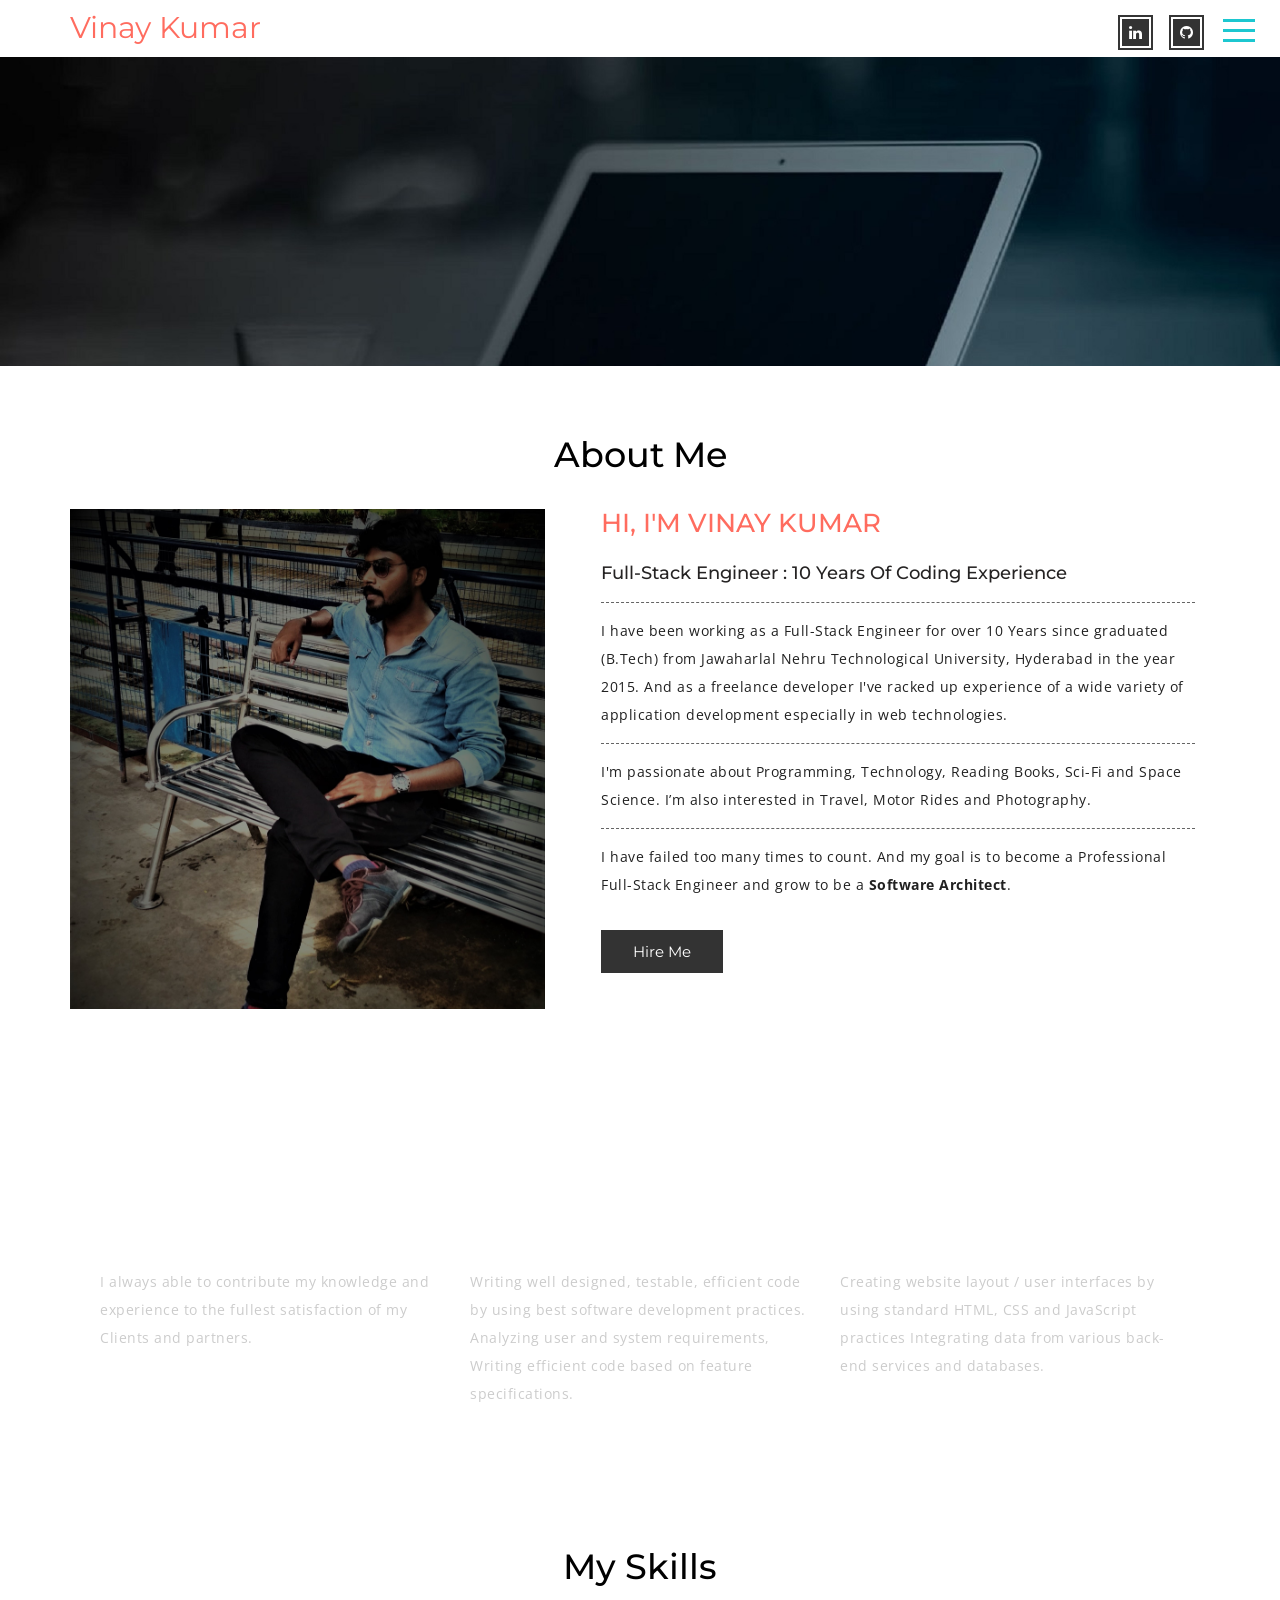
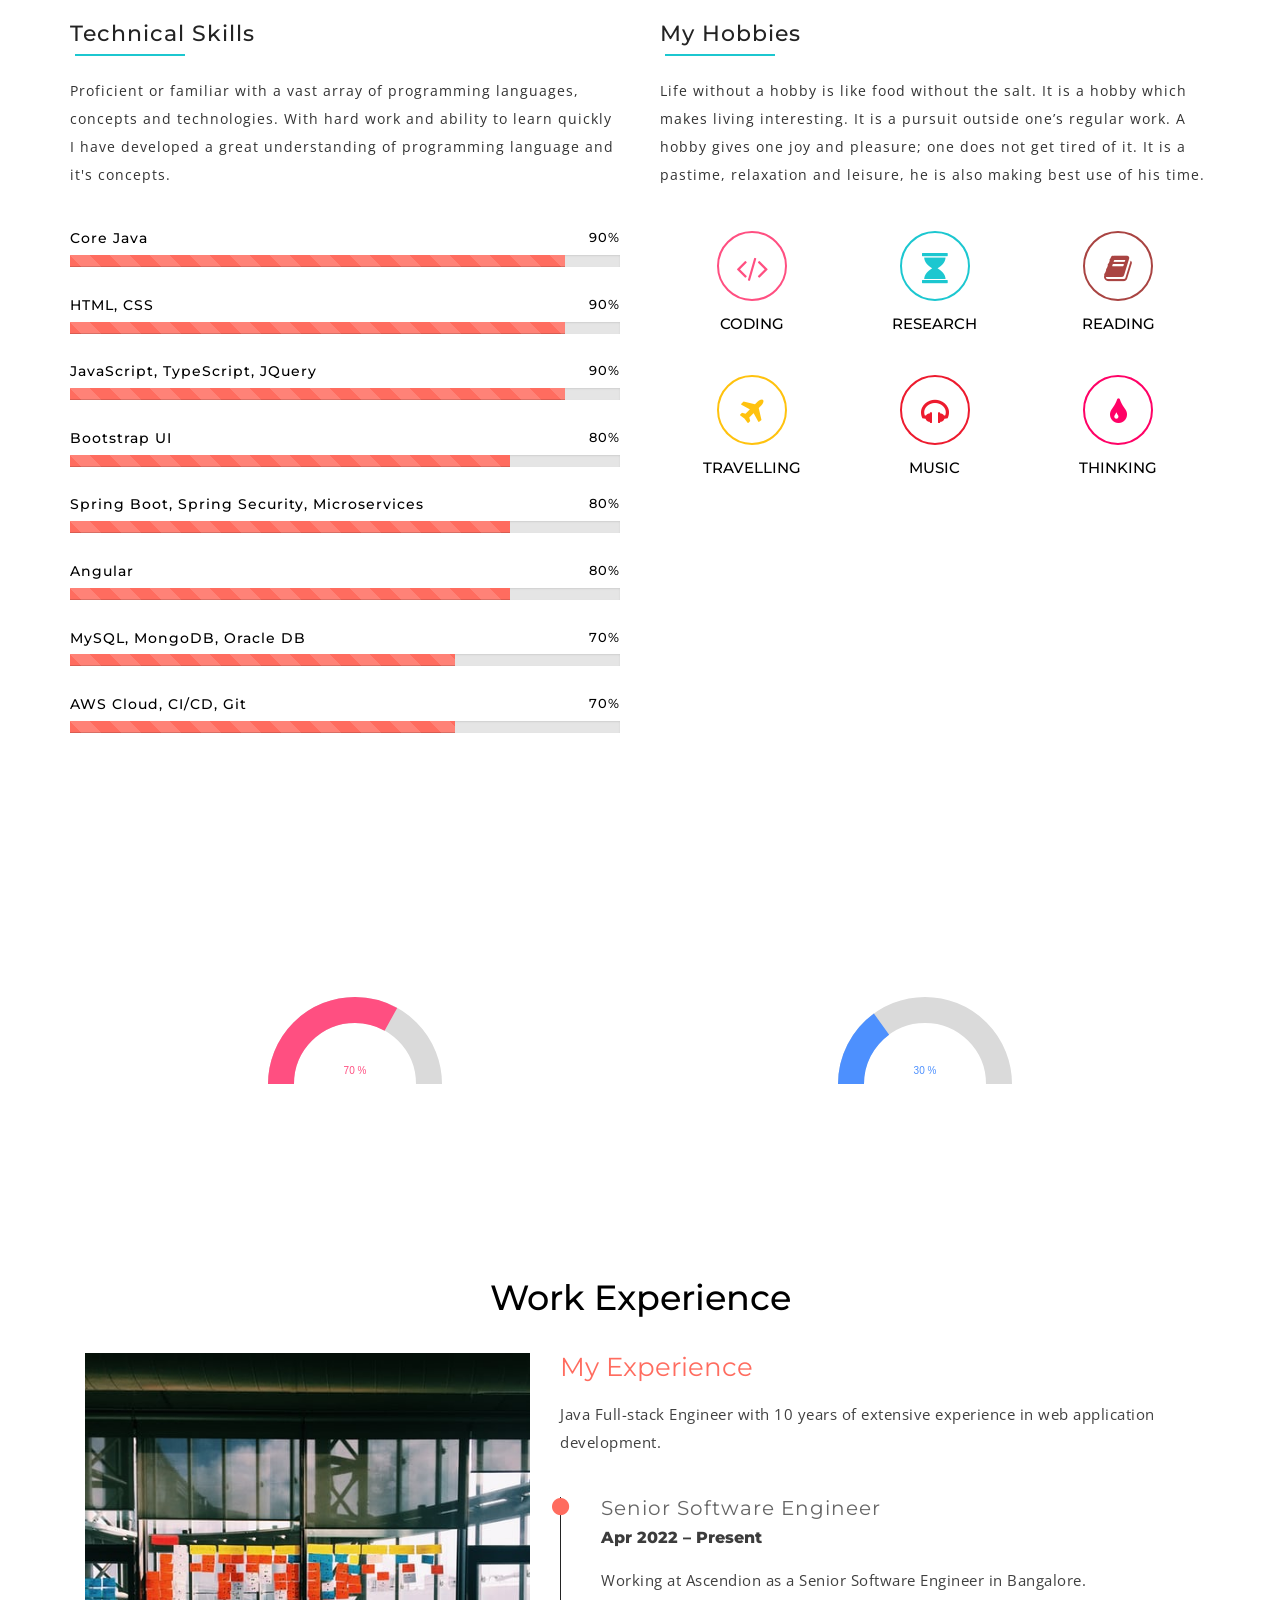
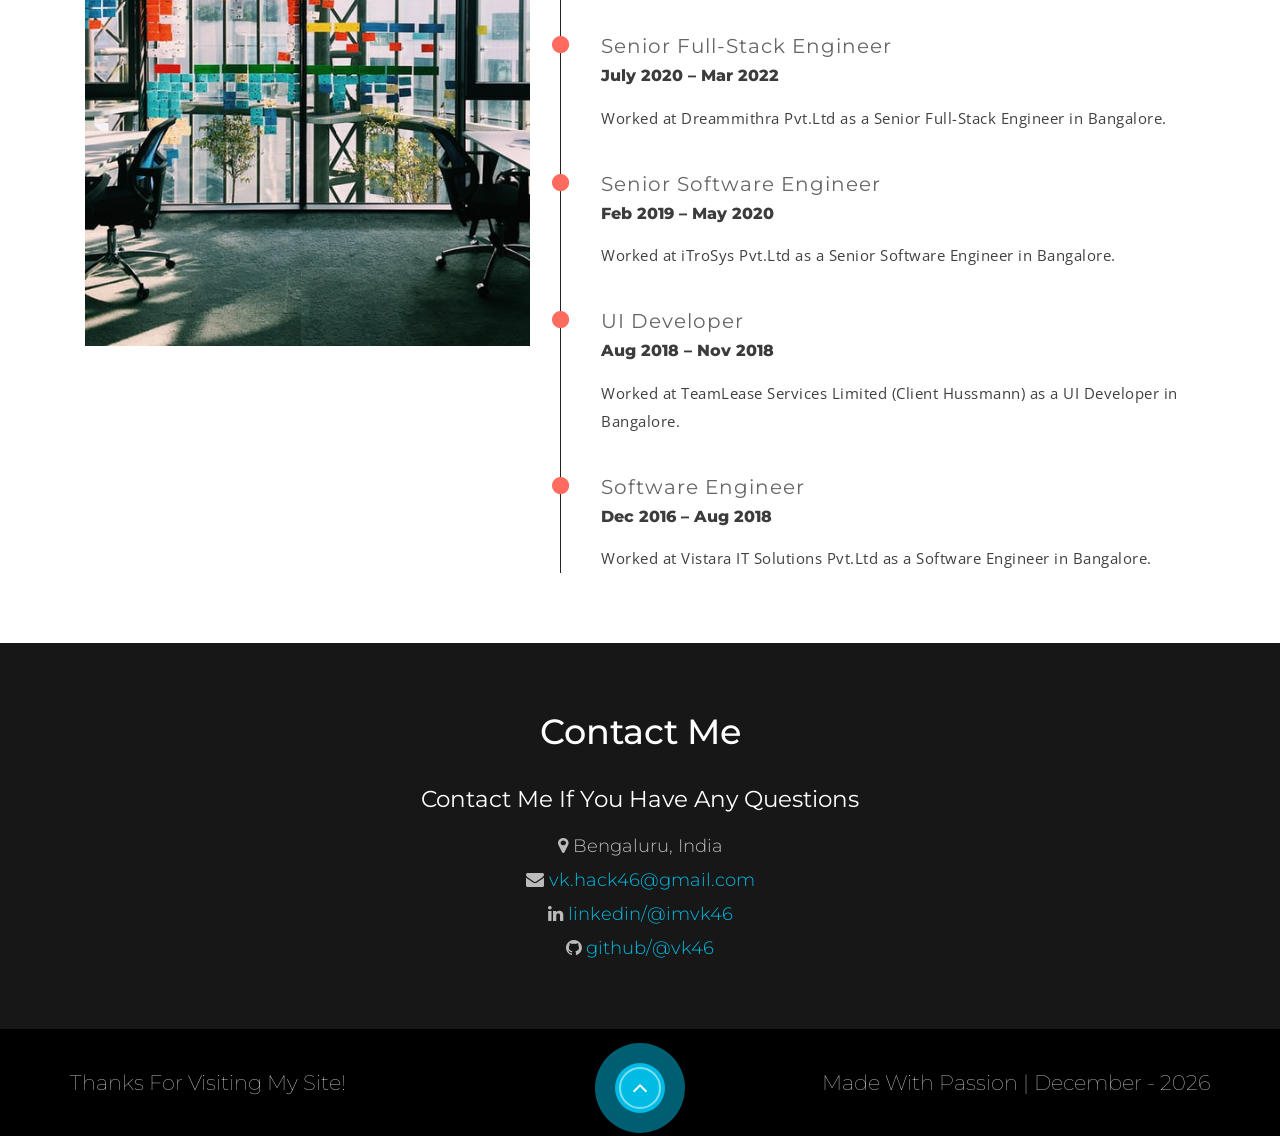
==== index.html @ a0ee9b59 "Updated index" ====
<!DOCTYPE html>
<html lang="en">
<!-- Head -->

<head>
    <title>Vinay Kumar</title>
    <link rel="icon" type="image/png" href="/images/vk.jpg">
    <meta name="viewport" content="width=device-width, initial-scale=1">
    <meta charset="utf-8">
    <!-- menu -->
    <link type="text/css" rel="stylesheet" href="css/cm-overlay.css" />
    <!-- //menu -->
    <link href="css/jquery.fatNav.css" rel="stylesheet" type="text/css">
    <!--FlexSlider-->
    <link rel="stylesheet" href="css/flexslider.css" type="text/css" media="screen" />
    <!--//FlexSlider-->
    <link rel="stylesheet" href="css/lightbox.css">
    <!-- For-gallery-CSS -->
    <!-- custom css theme files -->
    <link rel="stylesheet" href="css/bootstrap.min.css" type="text/css" media="all">
    <link rel="stylesheet" href="css/font-awesome.min.css" />
    <link rel="stylesheet" href="css/style.css" type="text/css" media="all">
    <!-- //custom css theme files -->
    <!-- google fonts -->
    <link href="//fonts.googleapis.com/css?family=Open+Sans:300,300i,400,400i,600,600i,700,700i,800,800i&amp;subset=cyrillic,cyrillic-ext,greek,greek-ext,latin-ext,vietnamese" rel="stylesheet">
    <link href="//fonts.googleapis.com/css?family=Montserrat:100,100i,200,200i,300,300i,400,400i,500,500i,600,600i,700,700i,800,800i,900,900i&amp;subset=cyrillic,cyrillic-ext,latin-ext,vietnamese" rel="stylesheet">
    <!-- //google fonts -->
</head>
<!-- Body -->

<body id="home">
    <!-- banner -->
    <nav class="w3-navbar">
        <div class="container">
            <div class="nav-top">
                <!-- Logo -->
                <div class="logo">
                    <a href="#home" class="scroll">Vinay Kumar</a>
                </div>
                <!-- Logo -->
                <div class="right">
                    <div class="w3-socials">
                        <ul>
                            <li>
                                <a href="https://www.linkedin.com/in/imvk46" target="_blank"><span
										class="fa fa-linkedin"></span></a>
                            </li>
                            <li>
                                <a href="https://github.com/vk46" target="_blank"><span class="fa fa-github"></span></a>
                            </li>
                        </ul>
                    </div>
                    <div class="clearfix"></div>
                </div>
            </div>
        </div>
        <!-- end container -->
    </nav>
    <div class="w3l-banner">
        <div class="wthree-dot">
            <!-- nav -->
            <div class="w3layouts-nav-right">
                <div class="fat-nav">
                    <div class="fat-nav__wrapper">
                        <ul>
                            <li><a href="index.html">Home</a></li>
                            <li><a href="#about" class="scroll">About Me</a></li>
                            <li><a href="#services" class="scroll">My Services</a></li>
                            <li><a href="#skills" class="scroll">My Skills</a></li>
                            <!-- <li><a href="#gallery"  class="scroll" >My projects</a></li> -->
                            <li><a href="#stats" class="scroll">Stats</a></li>
                            <li><a href="#experience" class="scroll">Work Experience</a></li>
                            <li><a href="#contact" class="scroll">Contact</a></li>
                        </ul>
                    </div>
                </div>
            </div>
            <!-- //nav -->
            <!-- //Header -->
            <div class="container">
                <div class="flexslider-info">
                    <section class="slider col-md-12">
                        <div class="flexslider">
                            <ul class="slides">
                                <li>
                                    <div class="w3l-info">
                                        <h3>I'm <span>Vinay Kumar</span></h3>
                                        <p>I currently living in Bengaluru, India. I have been working as a Full-Stack Engineer for over <span class='total_experience'></span> Years since graduated (B.Tech) from Jawaharlal Nehru Technological University, Hyderabad in the year 2015.</p>
                                        <!-- <ul>
									<li><a href="#" class="w3ls_more" >Hire Me</a></li>
									<li><a href="#contact" class="scroll w3l_contact">Contact Me</a></li>
								</ul> -->
                                    </div>
                                </li>
                                <li>
                                    <div class="w3l-info">
                                        <h3>this is my <span>Portfolio</span></h3>
                                        <p>This Portfolio includes Professional and Personal information about Myself, Experience, Education, Skills, Projects and Hobbies etc.</p>
                                        <!-- <ul>
									<li><a href="#" class="w3ls_more" >Hire Me</a></li>
									<li><a href="#contact" class="scroll w3l_contact">Contact Me</a></li>
								</ul> -->
                                    </div>
                                </li>
                                <li>
                                    <div class="w3l-info">
                                        <h3>I'm a <span>Software Developer</span></h3>
                                        <p>I'm passionate about Programming, Technology, Sci-Fi Movies, Space Science and Reading Books. I’m also interested in Travel, Motor Rides and Photography.
                                        </p>
                                        <!-- <ul>
									<li><a href="#" class="w3ls_more">Hire Me</a></li>
									<li><a href="#contact" class="scroll w3l_contact">Contact Me</a></li>
								</ul> -->
                                    </div>
                                </li>
                            </ul>
                        </div>
                    </section>
                    <div class="clearfix"></div>
                </div>
            </div>
        </div>
    </div>
    <!-- //banner -->
    <!-- About section -->
    <div class="about" id="about">
        <div class="container">
            <h3 class="text-center">About Me</h3>
            <div class="col-md-5 about_left">
                <!-- no content -->
            </div>
            <div class="col-md-7 about_right">
                <h3>Hi, I'm Vinay Kumar</h3>
                <h4>Full-Stack Engineer : <span class='total_experience'></span> Years of coding experience</h4>
                <p>I have been working as a Full-Stack Engineer for over <span class='total_experience'></span> Years since graduated (B.Tech) from Jawaharlal Nehru Technological University, Hyderabad in the year 2015. And as a freelance developer I've racked up experience of a wide variety
                    of application development especially in web technologies.
                </p>
                <p>I'm passionate about Programming, Technology, Reading Books, Sci-Fi and Space Science. I’m also interested in Travel, Motor Rides and Photography.</p>
                <p>I have failed too many times to count. And my goal is to become a Professional Full-Stack Engineer and grow to be a <b>Software Architect</b>.</p>
                <ul>
                    <li><a href="mailto:vk.hack46@mail.com" class="w3ls_more">Hire Me</a></li>
                </ul>
            </div>
            <div class="clearfix"></div>
        </div>
    </div>
    <!-- //About section -->
    <!-- /services -->
    <div class="w3-services" id="services">
        <div class="container">
            <div class="w3-services-grids">
                <h3 class="text-center">My Services</h3>
                <div class="col-md-12 w3-services-right-grid">
                    <div class="col-md-4 w3-icon-grid1">
                        <h3>Freelance Service</h3>
                        <div class="clearfix"></div>
                        <p>I always able to contribute my knowledge and experience to the fullest satisfaction of my Clients and partners.</p>
                    </div>
                    <div class="col-md-4 w3-icon-grid1">
                        <h3>API Development</h3>
                        <div class="clearfix"></div>
                        <p>Writing well designed, testable, efficient code by using best software development practices. Analyzing user and system requirements, Writing efficient code based on feature specifications.
                        </p>
                    </div>
                    <div class="col-md-4 w3-icon-grid1">
                        <h3>Web Development</h3>
                        <div class="clearfix"></div>
                        <p>Creating website layout / user interfaces by using standard HTML, CSS and JavaScript practices Integrating data from various back-end services and databases.</p>
                    </div>
                </div>
            </div>
        </div>
    </div>
    <!-- //services -->
    <!--skills -->
    <div class="skills-agileinfo" id="skills">
        <div class="container">
            <h3 class="text-center">My skills</h3>
            <div class="modal-spa">
                <div class="skills">
                    <div class="col-md-6 bar-grids bargrids-left">
                        <h4>Technical Skills</h4>
                        <p>Proficient or familiar with a vast array of programming languages, concepts and technologies. With hard work and ability to learn quickly I have developed a great understanding of programming language and it's concepts.</p>
                        <h6>Core Java<span> 90% </span></h6>
                        <div class="progress">
                            <div class="progress-bar progress-bar-striped active" style="width: 90%">
                            </div>
                        </div>
                        <h6>HTML, CSS<span> 90% </span></h6>
                        <div class="progress  w3-agile">
                            <div class="progress-bar progress-bar-striped active" style="width: 90%">
                            </div>
                        </div>
                        <h6>JavaScript, TypeScript, jQuery<span> 90% </span></h6>
                        <div class="progress  w3-agile">
                            <div class="progress-bar progress-bar-striped active" style="width: 90%">
                            </div>
                        </div>
                        <h6>Bootstrap UI<span> 80% </span></h6>
                        <div class="progress  w3-agile">
                            <div class="progress-bar progress-bar-striped active" style="width: 80%">
                            </div>
                        </div>
                        <h6>Spring Boot, Spring Security, Microservices<span> 80% </span></h6>
                        <div class="progress  w3-agile">
                            <div class="progress-bar progress-bar-striped active" style="width: 80%">
                            </div>
                        </div>
                        <h6>Angular<span> 80% </span></h6>
                        <div class="progress  w3-agile">
                            <div class="progress-bar progress-bar-striped active" style="width: 80%">
                            </div>
                        </div>
                        <h6>MySQL, MongoDB, Oracle DB<span> 70% </span></h6>
                        <div class="progress  w3-agile">
                            <div class="progress-bar progress-bar-striped active" style="width: 70%">
                            </div>
                        </div>
                        <h6>AWS Cloud, CI/CD, Git <span> 70% </span></h6>
                        <div class="progress  w3-agile">
                            <div class="progress-bar progress-bar-striped active" style="width: 70%">
                            </div>
                        </div>
                    </div>
                    <div class="col-md-6 bar-grids  w3-agile">
                        <h4>My Hobbies</h4>
                        <p>Life without a hobby is like food without the salt. It is a hobby which makes living interesting. It is a pursuit outside one’s regular work. A hobby gives one joy and pleasure; one does not get tired of it. It is a pastime, relaxation
                            and leisure, he is also making best use of his time.</p>
                        <div class="col-md-4 hobbies-grid1 grid1">
                            <span class="fa fa-code"></span>
                            <h5>Coding</h5>
                        </div>
                        <div class="col-md-4 hobbies-grid1 grid2">
                            <span class="fa fa-hourglass"></span>
                            <h5>Research</h5>
                        </div>
                        <div class="col-md-4 hobbies-grid1 grid3">
                            <span class="fa fa-book"></span>
                            <h5>Reading</h5>
                        </div>
                        <div class="clearfix"></div>
                        <div class="col-md-4 hobbies-grid1 grid4">
                            <span class="fa fa-plane"></span>
                            <h5>Travelling</h5>
                        </div>
                        <div class="col-md-4 hobbies-grid1 grid5">
                            <span class="fa fa-headphones"></span>
                            <h5>Music</h5>
                        </div>
                        <div class="col-md-4 hobbies-grid1 grid6">
                            <span class="fa fa-tint"></span>
                            <h5>Thinking</h5>
                        </div>
                        <div class="clearfix"></div>
                        <!-- <div class="col-md-4 hobbies-grid1 grid7">
								<span class="fa fa-camera"></span>
								<h5>Photography</h5>
							</div>
							<div class="col-md-4 hobbies-grid1 grid8">
								<span class="fa fa-film"></span>
								<h5>Movies</h5>
							</div>
							<div class="col-md-4 hobbies-grid1 grid9">
								<span class="fa fa-cutlery"></span>
								<h5>Motor Rides</h5>
							</div>
							<div class="clearfix"></div>
							<div class="col-md-4 hobbies-grid1 grid10">
								<span class="fa fa-motorcycle"></span>
								<h5>Bike Ride</h5>
							</div>
							<div class="col-md-4 hobbies-grid1 grid11">
								<span class="fa fa-beer"></span>
								<h5>Drink Beer</h5>
							</div>
							<div class="clearfix"></div> -->
                    </div>
                    <div class="clearfix"> </div>
                </div>
            </div>
        </div>
    </div>
    <!-- //skills -->
    <!--gallery-->
    <!-- <div class="gallery" id="gallery">
	<div class="container">
		<div class="about-head text-center ">
		<h3 class="text-center">My Projects</h3>
		</div>
			<div class="gallery-info">
				<div class="col-md-3 gallery-grids">
					<a href="images/p1.jpg" class="gallery-box" data-lightbox="example-set" data-title="">
						<img src="images/p1.jpg" alt="" class="img-responsive zoom-img">
					</a>
				</div>
				<div class="col-md-3 gallery-grids">
					<a href="images/p2.jpg" class="gallery-box" data-lightbox="example-set" data-title="">
						<img src="images/p2.jpg" alt="" class="img-responsive zoom-img">
					</a>
				</div>
				<div class="col-md-3 gallery-grids">
					<a href="images/p3.jpg" class="gallery-box" data-lightbox="example-set" data-title="">
						<img src="images/p3.jpg" alt="" class="img-responsive zoom-img">
					</a>
				</div>
				<div class="col-md-3 gallery-grids">
					<a href="images/p4.jpg" class="gallery-box" data-lightbox="example-set" data-title="">
						<img src="images/p4.jpg" alt="" class="img-responsive zoom-img">
					</a>
				</div>
				<div class="col-md-3 gallery-grids">
					<a href="images/p5.jpg" class="gallery-box" data-lightbox="example-set" data-title="">
						<img src="images/p5.jpg" alt="" class="img-responsive zoom-img">
					</a>
				</div>
				<div class="col-md-3 gallery-grids">
					<a href="images/p6.jpg" class="gallery-box" data-lightbox="example-set" data-title="">
						<img src="images/p6.jpg" alt="" class="img-responsive zoom-img">
					</a>
				</div>
				<div class="col-md-3 gallery-grids">
					<a href="images/p7.jpg" class="gallery-box" data-lightbox="example-set" data-title="">
						<img src="images/p7.jpg" alt="" class="img-responsive zoom-img">
					</a>
				</div>
				<div class="col-md-3 gallery-grids">
					<a href="images/p8.jpg" class="gallery-box" data-lightbox="example-set" data-title="">
						<img src="images/p8.jpg" alt="" class="img-responsive zoom-img">
					</a>
				</div>
				<div class="col-md-3 gallery-grids">
					<a href="images/p9.jpg" class="gallery-box" data-lightbox="example-set" data-title="">
						<img src="images/p9.jpg" alt="" class="img-responsive zoom-img">
					</a>
				</div>
				<div class="col-md-3 gallery-grids">
					<a href="images/p10.jpg" class="gallery-box" data-lightbox="example-set" data-title="">
						<img src="images/p10.jpg" alt="" class="img-responsive zoom-img">
					</a>
				</div>
				<div class="col-md-3 gallery-grids">
					<a href="images/p11.jpg" class="gallery-box" data-lightbox="example-set" data-title="">
						<img src="images/p11.jpg" alt="" class="img-responsive zoom-img">
					</a>
				</div>
				<div class="col-md-3 gallery-grids">
					<a href="images/p12.jpg" class="gallery-box" data-lightbox="example-set" data-title="">
						<img src="images/p12.jpg" alt="" class="img-responsive zoom-img">
					</a>
				</div>
				<div class="clearfix"> </div>
			</div>
			<script src="js/lightbox-plus-jquery.min.js"></script>
		</div>
</div> -->
    <!--//gallery-->
    <!-- stats -->
    <div class="stats" id="stats">
        <div class="container">
            <h3 class="text-center">Stats</h3>
            <div class="w3layouts_skills_grids">
                <div class="col-md-6 w3ls_about_guage">
                    <canvas id="gauge1" width="200" height="100"></canvas>
                    <h4>Company Projects</h4>
                </div>
                <div class="col-md-6 w3ls_about_guage">
                    <canvas id="gauge2" width="200" height="100"></canvas>
                    <h4>Freelance Projects</h4>
                </div>
                <div class="clearfix"> </div>
            </div>
        </div>
    </div>
    <!-- //stats -->
    <!-- My experience -->
    <section class="experience" id="experience">
        <div class="container">
            <h3 class="text-center">Work Experience</h3>
            <div class="col-md-5 exp_left">
                <img src="images/code3.jpeg" alt="" />
            </div>
            <div class="col-md-7 exp_right">
                <h3>My Experience</h3>
                <p>Java Full-stack Engineer with <span class='total_experience'></span> years of extensive experience in web application development.
                </p>
                <div class="exp_grids">
                    <div class="exp_grid1">
                        <h4>Senior Software Engineer</h4>
                        <h5>Apr 2022 – Present</h5>
                        <p>Working at Ascendion as a Senior Software Engineer in Bangalore.</p>
                        <span class="fa fa-circle"></span>
                    </div>
                    <div class="exp_grid1">
                        <h4>Senior Full-Stack Engineer</h4>
                        <h5>July 2020 – Mar 2022</h5>
                        <p>Worked at Dreammithra Pvt.Ltd as a Senior Full-Stack Engineer in Bangalore.</p>
                        <span class="fa fa-circle"></span>
                    </div>
                    <div class="exp_grid1">
                        <h4>Senior Software Engineer</h4>
                        <h5>Feb 2019 – May 2020</h5>
                        <p>Worked at iTroSys Pvt.Ltd as a Senior Software Engineer in Bangalore.</p>
                        <span class="fa fa-circle"></span>
                    </div>
                    <div class="exp_grid1">
                        <h4>UI Developer</h4>
                        <h5>Aug 2018 – Nov 2018</h5>
                        <p>Worked at TeamLease Services Limited (Client Hussmann) as a UI Developer in Bangalore.</p>
                        <span class="fa fa-circle"></span>
                    </div>
                    <div class="exp_grid1">
                        <h4>Software Engineer</h4>
                        <h5>Dec 2016 – Aug 2018</h5>
                        <p>Worked at Vistara IT Solutions Pvt.Ltd as a Software Engineer in Bangalore.</p>
                        <span class="fa fa-circle"></span>
                    </div>
                </div>
            </div>
            <div class="clearfix"></div>
        </div>
    </section>
    <!-- //My experience -->
    <!-- comments -->
    <section class="comment-w3l" id="contact">
        <div class="container">
            <h3 class="text-center">Contact Me</h3>
            <!-- <div class="col-lg-6 col-md-6 col-sm-6 comment-agile1" data-aos="flip-left">
				<form action="#" method="post">
					<div class="control-group form-group">
						<div class="controls">
							<input type="text" class="form-control" id="name" placeholder="Full Name*" required="">
							<p class="help-block"></p>
						</div>
					</div>
					<div class="control-group form-group">
						<div class="controls">
							<input type="email" class="form-control" id="email" placeholder="Email Address*"
								required="">
						</div>
					</div>
					<div class="control-group form-group">
						<div class="controls">
							<input type="text" class="form-control" id="name1" placeholder="Phone Number*" required="">
							<p class="help-block"></p>
						</div>
					</div>
					<div class="control-group form-group">
						<div class="controls">
							<textarea rows="10" cols="100" class="form-control" id="message" placeholder="Message*"
								required=""></textarea>
						</div>
					</div>
					<button type="button" class="btn btn-primary" onclick="submitFormData();">Send Message</button>
				</form> 
			</div> -->
            <div class="col-lg-12 col-md-12 col-sm-12 comment-agile2 text-center" data-aos="flip-right">
                <h4>Contact me if you have any questions</h4>
                <h5><span class="fa fa-map-marker"></span> Bengaluru, India</h5>
                <h5><span class="fa fa-envelope"></span> <a href="mailto:vk.hack46@gmail.com"> vk.hack46@gmail.com</a>
                </h5>
                <h5><span class="fa fa-linkedin"></span><a href="https://www.linkedin.com/in/imvk46" target="_blank"> linkedin/@imvk46</a></h5>
                <h5><span class="fa fa-github"></span><a href="https://github.com/vk46" target="_blank">
						github/@vk46</a></h5>
            </div>
            <div class="clearfix"></div>
        </div>
    </section>
    <!-- /comments -->
    <div class="w3l_footer">
        <div class="container">
            <h3>Thanks for visiting my site!</h3>
            <h3 class="footer_passion">Made with Passion | 2020</h3>
            <div class="arrow-container animated fadeInDown">
                <a href="#home" class="arrow-2 scroll">
                    <i class="fa fa-angle-up"></i>
                </a>
                <div class="arrow-1 animated hinge infinite zoomIn"></div>
            </div>
        </div>
    </div>
    <!--//footer -->
    <!-- Default-JavaScript-File -->
    <script type="text/javascript" src="js/jquery-3.5.0.min.js"></script>
    <script type="text/javascript" src="js/bootstrap.min.js"></script>
    <!-- //Default-JavaScript-File -->
    <!-- gauge-meter -->
    <script src="js/jquery.gauge.js"></script>
    <!-- //gauge-meter -->
    <!--menu script-->
    <script type="text/javascript" src="js/modernizr-2.6.2.min.js"></script>
    <script src="js/jquery.fatNav.js"></script>
    <!--Start-slider-script-->
    <script defer src="js/jquery.flexslider.js"></script>
    <!--End-slider-script-->
    <!-- smooth scrolling -->
    <script src="js/SmoothScroll.min.js"></script>
    <!-- smooth scrolling -->
    <script type="text/javascript" src="script/index.js"></script>
</body>
<!-- //Body -->

</html>
---- css/cm-overlay.css ----
/* overlay - centered modal dialog*/
.overlay-visible
{
    overflow:hidden !important;
}
#cm-overlay-mask,
#cm-wrap
{
    position: fixed;
    left: 0;
    top: 0;
    width:100%;
    height:100%;
    z-index: 9991;
    text-align:center;
/* IE<9 support hack */
}
/* chrome bug fix causing overlay-mask to not appear */
@media screen and (-webkit-min-device-pixel-ratio:0) {
#cm-overlay-mask
{
    overflow:scroll;
}
#cm-overlay-mask::-webkit-scrollbar
{
    width:0px; 
}}
#cm-wrap
{
    visibility:hidden;
    white-space:nowrap;
}
#cm-wrap *
{
    -webkit-touch-callout: none;
    -webkit-user-select: none;
    -khtml-user-select: none;
    -moz-user-select: none;
    -ms-user-select: none;
    user-select: none;
}
#cm-wrap .cm-box,
#cm-wrap .cm-scale
{
    white-space:normal;
    vertical-align:middle;
    position:relative;
    display:inline-block;
/* IE<8 support hacks */
    *display:inline;
    *zoom:1;
}
#cm-wrap .cm-scale
{
    height:100%;
    line-height:100%;
    width:0;
}
#cm-wrap .cm-box img,
#cm-wrap .cm-box iframe
{
    display:block;
}

/* customise mask colour */
#cm-overlay-mask
{
    background-color:#000000;
}
/* customise loader GIF */
#cm-wrap
{
    background:none;
}
#cm-wrap.cm-loaded
{
    background-image:none;
}
/* overlay border and shadow */
#cm-overlay
{
    -webkit-box-shadow: 0 0 90px #000;
    -khtml-box-shadow:0 0 90px 5px #000;
    -moz-box-shadow:0 0 90px 5px #000;
    box-shadow:0 0 90px 5px #000;
    /**/
    opacity:0;
    z-index:9992;
}
/* close link style */
#cm-wrap #cm-close
{
    display:block;
	height: 61px;
    width: 59px;
    position:absolute;
    right:0;
    top:0;
    background:transparent url(../images/close.png) scroll no-repeat center center;
    cursor:pointer;
    z-index:9993;
    zoom:1;
    text-indent:-999em;
    opacity:0.5;
}
/* prev and next buttons */
#cm-wrap #cm-prev,
#cm-wrap #cm-next
{
    display:block;
    position:absolute;
    height: 97px;
    width: 49px;
    top:50%;
    margin-top:-63px;
    text-indent:-999em;
    opacity:0.5;
    outline:none;
    z-index:9993;
}
#cm-wrap #cm-prev
{
    left:0;
    background:transparent url(../images/prev.png) scroll no-repeat 0 center;
}
#cm-wrap #cm-next
{
    right:0;
    background:transparent url(../images/next.png) scroll no-repeat 100% center;
}
#cm-wrap #cm-prev:hover,
#cm-wrap #cm-next:hover,
#cm-wrap #cm-close:hover
{
    opacity:1;
}


/* tooltip for close link (jquery tools) */
.tooltip
{
    text-align:center;
    font-family:sans-serif;
    color:#eee;
    background:#000;
    padding:10px;
    border:1px solid #eee;
    z-index:99999;
    font-size:12px;
    background: #000;
    border: 1px solid #eee;
}
.tooltip:after, .tooltip:before
{
    bottom: 100%;
    border: solid transparent;
    content: " ";
    height: 0;
    width: 0;
    position: absolute;
    pointer-events: none;
}
.tooltip:after
{
    border-color: rgba(0, 0, 0, 0);
    border-bottom-color: #000;
    border-width: 10px;
    left: 50%;
    margin-left: -10px;
}
.tooltip:before
{
    border-color: rgba(238, 238, 238, 0);
    border-bottom-color: #eee;
    border-width: 11px;
    left: 50%;
    margin-left: -11px;
}
@media (max-width: 640px){
	#cm-wrap .cm-box img, #cm-wrap .cm-box iframe {
		display: block;
		width: 80%;
		margin: 0 auto;
		height: inherit;
	}
	#cm-overlay {
		border: none;
	}
}
---- css/style.css ----
body {
	padding: 0;
	margin: 0;
	background: #FFF;
	font-family: 'Montserrat', sans-serif;
}
body a {
	transition: 0.5s all;
	-webkit-transition: 0.5s all;
	-moz-transition: 0.5s all;
	-o-transition: 0.5s all;
	-ms-transition: 0.5s all;
	text-decoration: none;
}
body a:hover {
	text-decoration: none;
}
body a:focus, a:hover {
	text-decoration: none;
}
input[type="button"], input[type="submit"] {
	transition: 0.5s all;
	-webkit-transition: 0.5s all;
	-moz-transition: 0.5s all;
	-o-transition: 0.5s all;
	-ms-transition: 0.5s all;
}
h1, h2, h3, h4, h5, h6 {
	margin: 0;
	padding: 0;
}
img{
    width: 100%;
}
p {
	margin: 0;
	font-family: 'Open Sans', sans-serif;
}
ul {
	margin: 0;
	padding: 0;
}
li {
    list-style-type: none;
}
ul.exp_list li {
    list-style-type: disc;
		font-size: 14.5px !important;
		color: #404040 !important;
    letter-spacing: 0.5px !important;
    line-height: 28px !important;
		margin-top: 20px !important;
		margin: 0 0 0 30px !important;
		font-family: 'Open Sans', sans-serif !important;
}
label {
	margin: 0;
}
a:focus, a:hover {
	text-decoration: none;
	outline: none;
}
/*-- //Reset-Code --*/

/* nav */

nav.w3-navbar {
    padding: .5em 0;
}
.logo a {
    font-size: 30px;
    font-weight: 400;
    color: #ff6c5f;
}
.logo a span{
    font-weight: 700;
}
.logo {
    float: left;
}
.right{
    float: right;
}
.w3-socials {
	margin-top:12px;
}
.w3-socials a span.fa {
    background: #333;
    color: #ffffff;
    font-size: 15px;
    outline-offset: 2px;
    outline: 2px solid #353535;
    width: 27px;
    height: 27px;
    text-align: center;
    line-height: 27px;
	margin: 0 10px;
	transition: 0.5s all;
	-webkit-transition: 0.5s all;
	-ms-transition: 0.5s all;
	-moz-transition: 0.5s all;
	-o-transition: 0.5s all;
}
.w3-socials a span.fa.fa-facebook:hover {
    background: #3b5998;
    color: #fff;
    outline: 2px solid #3b5998;
}
.w3-socials a span.fa.fa-vk:hover {
    background: #45668e;
    color: #fff;
    outline: 2px solid #45668e;
}
.w3-socials a span.fa.fa-pinterest-p:hover {
    background: #bd081c;
    color: #fff;
    outline: 2px solid #bd081c;
}
.w3-socials a span.fa.fa-twitter:hover {
    background: #1da1f2;
    color: #fff;
    outline: 2px solid #1da1f2;
}
.w3-socials a span.fa.fa-instagram:hover {
    background: #de2400;
    color: #fff;
    outline: 2px solid #de2400;
}
.w3-socials a span.fa.fa-linkedin:hover {
    background: #0274b3;
    color: #fff;
    outline: 2px solid #0274b3;
}
.w3-socials a span.fa.fa-github:hover {
    background: #333;
    color: #fff;
    outline: 2px solid #333;
}
.w3-socials ul li {
    display: inline-flex;
}

/* //nav top */


.w3l-banner {
    background: url(../images/main-bg.jpg) no-repeat 0px 0px;
    background-size: cover;
    -webkit-background-size: cover;
    -moz-background-size: cover;
    -o-background-size: cover;
    -ms-background-size: cover;
}
.wthree-dot {
    background: url(../images/dott.png)repeat 0px 0px;
    background-size: 2px;
    -webkit-background-size: 2px;
    -moz-background-size: 2px;
    -o-background-size: 2px;
    -ms-background-size: 2px;
}
.w3l-info {
	text-align: center;
}
.w3l-info h1,.w3l-info h2,.w3l-info h3{
    font-size: 30px;
    color: #fff;
    text-transform: uppercase;
	line-height:1.4em;
    font-weight: 300;
}
.w3l-info p {
    font-size: 15px;
    color: #fff;
    line-height: 28px;
    margin: 20px auto 40px;
    width: 80%;
    letter-spacing: 1px;
}
.agileinfo-news-button a {
    padding: 8px 20px;
    color: #ffffff;
    font-size: 16px;
    text-decoration: none;
    outline: none;
	font-family: 'Montserrat', sans-serif;
}
.w3l-info ul li {
    display: inline-block;
    margin-bottom: 3em;
}
.w3l-info ul li a {
    padding: 10px 30px;
    text-decoration: none;
    color: #212121;
    font-size: 15px;
}
.w3l_contact, .w3ls_more:hover {
    border: 2px solid #fff;
    color: #ffffff !important;
    background: none;
}
.w3ls_more, .w3l_contact:hover {
    border: 2px solid #ffffff;
    background: #ffffff;
    color: #000 !important;
}
.agileinfo-news-button {
    margin-top: 35px;
}
.w3l-info h1 span,.w3l-info h2 span, .w3l-info h3 span {
    font-weight: 700;
    color: #00bce4;
}
/* //banner */

/*-- social-icons --*/
.team ul.top-links li {
    margin-left: 5px;
    display: inline-block;
}
.team ul.top-links li a i.fa {
    color: #3169ff;
    background-color: #ffffff;
    width: 35px;
    height: 35px;
    font-size: 15px;
    border-radius: 50%;
    -webkit-border-radius: 50%;
    -moz-border-radius: 50%;
    -o-border-radius: 50%;
    -ms-border-radius: 50%;
    line-height: 36px;
    text-align: center;
    transition: all 0.5s ease-in-out;
    -webkit-transition: all 0.5s ease-in-out;
    -moz-transition: all 0.5s ease-in-out;
    -o-transition: all 0.5s ease-in-out;
    -ms-transition: all 0.5s ease-in-out;
}
ul.top-links li a i.fa:hover {
    color: #fff;
   background-color: #202020;
}
/*-- //social-icons --*/
/*-- comment section --*/
section.comment-w3l {
	background:#171717;
	padding: 5em 0;
}
section.comment-w3l h5 a {
	color:#00bce4;
}

section.comment-w3l label {
	margin: 0;
    font-size: 16px;
    font-weight: normal;
    color: #fff;
    padding-bottom: 10px;
}
section.comment-w3l p.comment-w3 {
	font-size: 15px;
    font-weight: 100;
    letter-spacing: 1px;
    color: #fff;
    line-height: 28px;
    padding-top: 10px;
    padding-bottom: 30px;
}
.comment-w3l .read a {
    color: #999;
    font-size: 16px;
    text-transform: capitalize;
}
.comment-w3l .read{
    margin-bottom: 50px;
}
section.comment-w3l h5 {
    font-size: 20px;
    margin-top: .8em;
    color: #bbb;
    font-weight: 300;
}
input#name, input#email, input#name1, textarea#message {
    background-color:transparent;
    border: 1px solid #fff;
    font-size: 15px;
    font-weight:200;
    color: #fff;
	border-radius: 0px;
	letter-spacing:1px;
    height: 150px;
}
input#name, input#email, input#name1 {
    height: 53px;
}
.help-block {
	color:red!important;
}
section.comment-w3l h4 {
	font-size:25px;
	font-weight:normal;
	color:#fff;
	padding-bottom:10px;
	text-transform:capitalize;
}
section.comment-w3l button.btn.btn-primary {
    background-color: #fff;
    border: 1px solid transparent;
    font-size: 17px;
    padding: 13px;
    width: 100%;
    font-weight: normal;
    color: #333;
    outline: none;
    border-radius: 0;
	transition: 0.5s all;
	-webkit-transition: 0.5s all;
	-moz-transition: 0.5s all;
	-ms-transition: 0.5s all;
	-o-transition: 0.5s all;
}
section.comment-w3l button.btn.btn-primary:hover {
	background-color:transparent;
    color: #fff;
    border: 1px solid #fff;
}
/*-- /comment section --*/

/*--footer--*/

.w3l_footer {
    background: #000;
    padding: 3em 0;
    position: relative;
}

.w3l_footer h2 a {
    letter-spacing: 1.5px;
    text-transform: uppercase;
    text-decoration: none;
    font-size: 1.4em;
    color: #FFF;
    text-shadow: 3px 3px #000000;
    font-weight: 700;
}

.w3l_footer h2 i {
    display: block;
    font-size: 0.8em;
}

p.agileits_w3ls_copyright {
    margin: 6em 0 0em 0;
    text-align: center;
    color: #fff;
    letter-spacing: 2px;
    font-weight: 100;
}

p.agileits_w3ls_copyright a {
    color: #00bce4;
}

p.agileits_w3ls_copyright a:hover {
    text-decoration: underline;
}


/*-- arrow-animation --*/

.arrow-container,
.arrow-1 {
    width: 90px;
    height: 90px;
}

.arrow-container {
    margin: 0 auto;
    position: absolute;
    left: 0;
    right: 0;
    top: 13%;
}

.arrow-1 {
    background: #00bce4;
    opacity: 0.5;
    border-radius: 50%;
    position: absolute;
}

.arrow-2 {
    width: 50px;
    height: 50px;
    background: #00bce4;
    border-radius: 50%;
    position: absolute;
    top: 20px;
    left: 20px;
    z-index: 1;
    display: table;
}

.arrow-2:focus {
    text-decoration: none;
}

.arrow-2:before {
    width: 42px;
    height: 42px;
    content: "";
    border: 2px solid rgba(255, 255, 255, 0.5);
    border-radius: 50%;
    position: absolute;
    top: 4px;
    left: 4px;
}

.arrow-2 i.fa {
    font-size: 25px;
    display: table-cell;
    vertical-align: middle;
    text-align: center;
    color: #fff;
}


/* Custom Animate.css */

.animated.hinge {
    -webkit-animation-duration: 2s;
    animation-duration: 2s;
}

@-webkit-keyframes zoomIn {
    0% {
        opacity: 0;
        -webkit-transform: scale3d(.4, .4, .4);
        transform: scale3d(.4, .4, .4);
    }
    50% {
        opacity: 0.5;
    }
    100% {
        opacity: 0;
    }
}

@keyframes zoomIn {
    0% {
        opacity: 0;
        -webkit-transform: scale3d(.4, .4, .4);
        transform: scale3d(.4, .4, .4);
    }
    50% {
        opacity: 0.5;
    }
    100% {
        opacity: 0;
    }
}

.zoomIn {
    -webkit-animation-name: zoomIn;
    animation-name: zoomIn;
}

.animated.infinite {
    -webkit-animation-iteration-count: infinite;
    animation-iteration-count: infinite;
}


/*-- //arrow-animation --*/
.connect-social ul li a {
    display: inline-block;
    width: 35px;
    height: 35px;
    background-size: 300px;
    color: #999;
    border: 1px solid #999;
    line-height: 2.4em;
    border-radius: 50%;
    text-align: center;
}
.connect-social li {
    display: inline-block;
		margin-right: 5px;
}
.connect-social ul li a:hover {
    color: #fff;
    border-color: #fff;
    -webkit-transform: rotatez(360deg);
    -moz-transform: rotatez(360deg);
    -o-transform: rotatez(360deg);
    -ms-transform: rotatez(360deg);
    transform: rotatez(360deg);
}

.w3l_footer h3 {
    float: left;
    font-size: 21px;
    color: #eee;
    font-weight: 100;
		text-transform: capitalize;
}
.w3l_footer h3.footer_passion{
    float: right;
}
.w3l_footer .connect-social {
    float: right;
}
li.connect {
    color: #eee;
    font-weight: 100;
    font-size: 23px;
		text-transform: capitalize;
}

/*-- about --*/
h3.text-center {
    font-size: 35px;
    margin-bottom: 1.5em;
    color: #000;
    text-transform: capitalize;
}
.about,.skills-agileinfo,.experience,.gallery,.w3-services{
	padding:6em 0;
}
.about_left {
    background: url(../images/about.jpg) no-repeat 0px 0px;
    background-size: cover;
    min-height: 500px;
    padding: 5em 0em 0 4em;
}
ul.address li ul.agileits-address-text li {
    display: inline-block;
    font-size: 1em;
    color: #eee;
    margin-top: 1em;
}
ul.address li ul.agileits-address-text li:nth-child(1) {
    width: 25%;
}
ul.address li ul.agileits-address-text li a {
    color: #eee;
}
.about-social{
	margin-top:30px;
}
.about-social a span.fa{
    background: #eee;
    color: #333;
    font-size: 15px;
    outline-offset: 2px;
    outline: 2px solid #f3f3f3;
    width: 30px;
    height: 30px;
    text-align: center;
    line-height: 30px;
    margin: 0 10px;
}
.about_right h3 {
    font-size: 30px;
    text-transform: uppercase;
    letter-spacing: 0px;
    color: #ff6c5f;
    margin-bottom: 1em;
}
.about_right h4 {
    text-transform: capitalize;
    color: #252323;
    margin-bottom: 1em;
}
.about_right p {
    line-height: 28px;
    color: #212121;
    letter-spacing: .5px;
    font-size: 14px;
    padding-top: 1em;
    padding-bottom: 1em;
    border-top: 1px dashed #646464;
}
.about_right {
    padding-left: 4em;
}
.about_right ul li a {
    padding: 10px 30px;
    text-decoration: none;
    color: #333;
    font-size: 15px;
    border: 2px solid #333;
}
.about_right ul li {
    display: inline-block;
    margin-top: 2em;
}
.about_right .w3l, .about_right .w3ls_more:hover {
    border: 2px solid #333;
    color: #333 !important;
    background: none;
}
.about_right .w3l:hover, .about_right .w3ls_more {
    border: 2px solid #333;
    color: #fff !important;
    background: #333;
}
/*-- //about --*/

/*--services --*/
.w3-services{
   background: url(../images/services.jpg) no-repeat 0px 0px;
    background-size: cover;
    -webkit-background-size: cover;
    -moz-background-size: cover;
    -o-background-size: cover;
    -ms-background-size: cover;
    background-attachment: fixed;
}
.w3-services-left-grid h3 {
    color: #fff;
}
.w3-services-left-grid h4 {
    font-size: 1.4em;
    color: #fff;
	margin-bottom: 1em;
    text-transform: uppercase;
    letter-spacing: 2px;
}
.w3-services-left-grid p,.w3-icon-grid1 p {
    font-size: 14px;
    line-height: 28px;
    letter-spacing: 0.5px;
    color: #ccc;
    padding: 0 0em;
}
.w3-icon-grid1 i {
    font-size: 2.3em;
    color: #1cc7d0;
	float:left;
    width: 40px;
}
.w3-icon-grid-gap1 {
    margin: 0em 0em 4em 0em;
}
.w3-services-right-grid h3 {
    text-transform: uppercase;
    color: #fff;
    font-size: 18px;
    letter-spacing: 1px;
	float:left;
    margin-top: 10px;
    margin-bottom: 15px;
}
.w3-services-left-grid a {
    color: #fff;
    text-transform: capitalize;
    border: 2px solid #fff;
    padding: 10px 20px;
    font-size: 14px;
    letter-spacing: 1px;
}

.w3-services-left-grid a:hover{
    background: #1cc7d0;
    border: 2px solid #1cc7d0;
}
.more{
	margin:2em 0;
}
/*-- //services --*/

/*-- stats --*/
.stats h3.text-center,.w3-services h3.text-center,.comment-w3l h3.text-center{
	color:#fff;
}
.stats{
	background: url(../images/services.jpg) no-repeat 0px 0px;
    background-size: cover;
    -webkit-background-size: cover;
    -moz-background-size: cover;
    -o-background-size: cover;
    -ms-background-size: cover;
    background-attachment: fixed;
	padding: 5em 0;
}
.w3_agile_head p:before,.w3_agile_head p:after,.w3_agile_head p span:before,.w3_agile_head p span:after{
    background: #fff;
}
.w3_agile_head h5 span{
	color:#fff;
}
.w3layouts_skills_grids{
	margin:3em 0 0;
}
.w3ls_about_guage {
    text-align: center;
}
.w3ls_about_guage h4 {
    font-size: 1.3em;
    color: #fff;
    margin-top: 30px;
    letter-spacing: 1px;
    font-weight: 200;
}
/*-- //stats --*/

/*-- experience --*/
.exp_right h3 {
    color: #ff6c5f;
    font-weight: 400;
    font-size: 30px;
    margin-bottom: 20px;
    text-transform: capitalize;
}
.exp_right p {
    font-size: 14.5px;
    color: #404040;
    letter-spacing: 0.5px;
    line-height: 28px;
}
.exp_grid1{
	margin-top:40px;
	position: relative;
}
.exp_grid1 span.fa {
    position: absolute;
    left: -8.2%;
    font-size: 20px;
    top: 0%;
	color: #ff6c5f;
}
.exp_grids {
    border-left: 1px solid #232323;
    padding-left: 40px;
}
.exp_grid1 p {
    margin-top: 20px;
}
.exp_grid1 h4 {
    color: #666;
    font-size: 20px;
    letter-spacing: 2px;
    font-weight: 400;
    /* text-transform: capitalize; */
}
.exp_grid1 h5 {
    font-weight: 800;
    color: #3c3c3c;
    margin: 10px 0 0;
    font-size: 16px;
}
/*-- //experience *--/

/*--gallery--*/
.gallery-grids {
	padding:5px;
}
.gallery-box {
    display: block;
    overflow: hidden;
    width: 100%;
	transition: .3s;
	-webkit-transition: .3s;
    -moz-transition: .3s;
    -o-transition: .3s;
    -ms-transition: .3s;
}
.gallery-box img{
    max-width: inherit;
}
/*--image-zoom--*/
img.zoom-img {
    transform: scale(1, 1);
    -webkit-transform: scale(1, 1);
    -moz-transform: scale(1, 1);
    -ms-transform: scale(1, 1);
    -o-transform: scale(1, 1);
    transition-timing-function: ease-out;
    -webkit-transition-timing-function: ease-out;
    -moz-transition-timing-function: ease-out;
    -ms-transition-timing-function: ease-out;
    -o-transition-timing-function: ease-out;
    -webkit-transition-duration: .5s;
    -moz-transition-duration: .5s;
    -ms-transition-duration: .5s;
    -o-transition-duration: .5s;
}
img.zoom-img:hover {
    transform: scale(1.2);
    -webkit-transform: scale(1.2);
    -moz-transform: scale(1.2);
    -ms-transform: scale(1.2);
    -o-transform: scale(1.2);
    -webkit-transition-timing-function: ease-in-out;
    -webkit-transition-duration: 750ms;
    -moz-transition-timing-function: ease-in-out;
    -moz-transition-duration: 750ms;
    -ms-transition-timing-function: ease-in-out;
    -o-transition-timing-function: ease-in-out;
    -ms-transition-duration: 750ms;
    -o-transition-duration: 750ms;
    overflow: hidden;
}
/*--//image-zoom--*/
/*--//gallery--*/

/*-- skills --*/
.skills-agileinfo {
    background-size: cover;
    -webkit-background-size: cover;
    -moz-background-size: cover;
    -o-background-size: cover;
    -ms-background-size: cover;
    background-attachment: fixed;
}
.bar-grids {
    padding: 0em;
    width: 48.24%;
}
.bargrids-left {
    margin-right: 40px;
}
.bar-grids h4 {
    font-size: 1.6em;
    color: #232323;
	letter-spacing: 1px;
    margin-bottom: 1.4em;
    /* border-bottom: 1px dashed #ffffff; */
    padding-bottom: 0em;
	position: relative;
}
.bar-grids h4:after {
    position: absolute;
    content: "";
    background: #1cc7d0;
    width: 20%;
    height: 2px;
    left: 1%;
	bottom: -40%;
}
.bar-grids h5 {
    font-size: 1.2em;
    color: #000;
	letter-spacing: 0px;
    padding-bottom: 0em;
    text-transform: uppercase;
}
.bar-grids p {
    font-size: 14px;
    letter-spacing: 1px;
    color: #333;
    line-height: 28px;
    margin-bottom: 3em;
}
.bar-grids h4 span.glyphicon {
    margin-right: 0.8em;
    color: #ecb731;
}
.progress {
    height: 12px;
    margin-bottom: 2.2em;
    background-color: rgba(0, 0, 0, 0.1);
	-webkit-border-radius: 0;
	-moz-border-radius: 0;
	-o-border-radius: 0;
	-ms-border-radius: 0;
    border-radius: 0;
}
.prgs-w3agile-last {
    margin-bottom: 0!important;
}
.progress-bar {
    background-color: #ff6c5f;
}
.bar-grids h6 {
    font-size: 1em;
    color: #000;
    margin-bottom: 0.6em;
    text-transform: capitalize;
    letter-spacing: 1px;
}
.bar-grids h6 span {
    float: right;
    font-size: 0.9em;
}
.hobbies-grid1{
	text-align: center;
}
.grid1,.grid2,.grid3 {
    margin-bottom: 3em;
}
.grid4,.grid5,.grid6 {
    margin-bottom: 3em;
}
.grid7,.grid8,.grid9 {
    margin-bottom: 3em;
}
.hobbies-grid1 span.fa {
    font-size: 30px;
    border: 1px solid #b5b5b5;
    width: 70px;
    height: 70px;
    line-height: 70px;
    color: #000;
    border-radius: 50%;
    margin-bottom: .5em;
}

.grid1 span.fa {
	color: #ff4f81;
	border:2px solid #ff4f81;
}
.grid2 span.fa {
	color: #1cc7d0;
	border:2px solid #1cc7d0;
}
.grid3 span.fa {
	color: #a94442;
	border:2px solid #a94442;
}
.grid4 span.fa {
	color: #ffc20e;
	border:2px solid #ffc20e;
}
.grid5 span.fa {
	color: #ed1b2e;
	border:2px solid #ed1b2e;
}
.grid6 span.fa {
	color: #FF0266;
	border:2px solid #FF0266;
}
.grid7 span.fa {
	color: #8e43e7;
	border:2px solid #8e43e7;
}
.grid8 span.fa {
	color: #283018;
	border:2px solid #283018;
}
.grid9 span.fa {
	color: #1B5E20;
	border:2px solid #1B5E20;
}
.grid10 span.fa {
	color: #C71585;
	border:2px solid #C71585;
}
.grid11 span.fa {
	color: #483D8B;
	border:2px solid #483D8B;
}
.grid12 span.fa {
	color: #FF6347;
	border:2px solid #FF6347;
}
/*-- //skills --*/



/*-- responsive design --*/

@media (max-width:1920px) {
}
@media (max-width:1680px) {
}
@media (max-width:1600px) {
}
@media (max-width:1440px) {
	.flexslider-info {
		margin: 15em 0em 13em;
	}
}
@media (max-width:1366px) {
	.flexslider-info {
		margin: 13em 0em 12em;
	}
	.about, .skills-agileinfo, .experience, .gallery, .w3-services {
		padding: 5em 0;
	}
}
@media (max-width:1280px) {
	.flexslider-info {
		margin: 12em 0em 10em;
	}
	.hamburger {
		right: 1.5%;
	}
	h3.text-center {
		margin-bottom: 1em;
	}
	.about_right h3 {
		font-size: 26px;
	}
	.bar-grids h5 {
		font-size: 1.1em;
	}
	.exp_right h3 {
		font-size: 26px;
	}
	.exp_grid1 h4 {
		letter-spacing: 1px;
	}
	section.comment-w3l h4 {
		font-size: 23px;
	}
	section.comment-w3l h5 {
		font-size: 18px;
	}
}
@media (max-width:1080px) {
	.flexslider-info {
		margin: 11em 0em 9em;
	}
	.w3l-info h1, .w3l-info h2, .w3l-info h3 {
		font-size: 2.5em;
	}
	.w3l-info p {
		width: 85%;
	}
	.about, .skills-agileinfo, .experience, .gallery, .w3-services, section.comment-w3l {
		padding: 4em 0;
	}
	.logo a {
		font-size: 30px;
	}
	.about_left {
		padding: 4em 0em 0 3em;
	}
	ul.address li ul.agileits-address-text li:nth-child(1) {
		width: 30%;
	}
	h3.text-center {
		font-size: 35px;
	}
	.w3-services-right-grid h3 {
		font-size: 16px;
		letter-spacing: 0px;
	}
	.w3-icon-grid1 i {
		font-size: 2em;
		width: 30px;
	}
	.w3-services-left-grid h4 {
		margin-bottom: .5em;
		line-height: 32px;
	}
	.bargrids-left {
		margin-right: 30px;
	}
	.hobbies-grid1 span.fa {
		font-size: 25px;
		width: 65px;
		height: 65px;
		line-height: 65px;
	}
	.progress {
		height: 12px;
	}
	.exp_right p {
		font-size: 14px;
		letter-spacing: 0px;
	}
	.exp_grid1 {
		margin-top: 30px;
	}
	.exp_grid1 h4 {
		font-size: 18px;
	}
	.exp_grid1 h5 {
		font-size: 15px;
	}
	.exp_grid1 span.fa {
		left: -10.4%;
	}
}
@media (max-width:1024px) {
	.flexslider-info {
		margin: 12em 0em 8em;
	}
	.about, .services, .contact, .gallery, .testimonial,#team,.contactform {
		padding: 3em 0;
	}
	.logo a {
		font-size: 30px;
	}
	.w3-socials a span.fa {
		font-size: 13px;
		width: 27px;
		height: 27px;
		line-height: 27px;
		margin: 0 6px;
	}
	.w3-socials {
		margin-right: 30px;
	}
	.hamburger {
		top: 11px;
	}
	.w3l_footer h3 {
		font-size: 21px;
	}
	.w3l_footer h3.footer_passion {
		float: none !important;
		text-align: right !important;
	}
	li.connect {
		font-size: 20px;
	}
}
@media (max-width:991px) {
	.about_right {
		padding-left: 15px;
		padding-top: 25px;
	}
	.w3-icon-grid1 {
		width: 33.33%;
		float: left;
	}
	.w3-services-left-grid p, .w3-icon-grid1 p {
		letter-spacing: 0px;
	}
	.w3-icon-grid-gap1 {
		margin: 4em 0em 4em 0em;
	}
	.bar-grids {
		width: 100%;
	}
	.bar-grids:nth-child(1){
		margin-bottom: 50px;
	}
	.grid1, .grid2, .grid3,.grid4, .grid5, .grid6, .grid7, .grid8, .grid9, .grid10, .grid11, .grid12 {
		width: 33.33%;
		float: left;
	}
	.gallery-grids {
		padding: 5px;
		width: 33.33%;
		float: left;
	}
	.w3ls_about_guage {
		width: 50%;
		float: left;
	}
	.w3ls_about_guage:nth-child(1),.w3ls_about_guage:nth-child(2){
		margin-bottom: 30px;
	}
	.exp_grid1 span.fa {
		left: -7.6%;
	}
	section.comment-w3l h5 {
		font-size: 16px;
	}
	li.connect {
		font-size: 18px;
	}
	p.agileits_w3ls_copyright {
		margin: 5em 0 0em 0;
	}
	.exp_left {
		width: 50%;
		margin: 0 auto 3em;
	}
	.about_left {
		min-height: 460px;
	}
}
@media (max-width: 800px) {
	.flex-direction-nav .flex-prev {
		left: 0%;
	}
	.flex-direction-nav .flex-next {
		right: 0%;
	}
}
@media (max-width:768px) {
	.w3-socials {
		margin-right: 40px;
	}
	.w3l_footer h3 {
		font-size: 21px;
	}
	.w3l_footer h3.footer_passion {
		float: none !important;
		text-align: right !important;
	}
	h3.text-center {
		font-size: 35px;
	}
	.bar-grids {
		padding: 0 4em;
	}
	.exp_right {
		padding: 0 4em;
	}
	.exp_grid1 span.fa {
		left: -8.6%;
	}
}
@media (max-width:736px) {
	.flexslider-info {
		margin: 11em 0em 6em;
	}
	h3.text-center {
		font-size: 35px;
	}
	.comment-agile2 {
		margin-top: 40px;
	}
	input#name, input#email, input#name1 {
		height: 48px;
	}
	.exp_grid1 span.fa {
		left: -9.3%;
	}
	.connect-social li:last-child {
		display: none;
	}
}
@media (max-width:667px) {
	.w3l-info p {
		font-size: 14px;
	}
	.flexslider-info {
		margin: 7em 0em 5em;
	}
	.about_right ul li a {
		padding: 8px 20px;
		font-size: 14px;
	}
	.bar-grids p {
		letter-spacing: 0.5px;
	}
	.exp_grids {
		padding-left: 35px;
	}
}
@media (max-width:640px) {
	.w3l-info ul li a {
		padding: 8px 20px;
		font-size: 14px;
	}
	.w3-icon-grid1 {
		padding: 0 8px;
	}
	.exp_right {
		padding: 0 3em;
	}
	.w3l_footer h3 ,.w3l_footer .connect-social{
		float: none;
		text-align: center;
		margin-bottom: 1em;
	}
	.w3l_footer h3.footer_passion {
		float: none !important;
		text-align: center !important;
	}
	p.agileits_w3ls_copyright {
		margin: 2em 0 0em 0;
	}
	.arrow-container {
		left: auto;
		right: 4%;
		top: 21%;
	}
	.w3l_footer {
		padding: 2em 0;
	}
	.about, .skills-agileinfo, .experience, .gallery, .w3-services, section.comment-w3l {
		padding: 3em 0;
	}
	h3.text-center {
		font-size: 32px;
		margin-bottom: .5em;
	}
}
@media (max-width:600px) {
	.logo a {
		font-size: 28px;
	}
	.w3-socials {
		margin-top: 7px;
	}
	.w3l-info h1, .w3l-info h2, .w3l-info h3 {
		font-size: 2.2em;
	}
	.w3l-info p {
		margin: 10px auto 30px;
	}
	.about_right p {
		font-size: 13.4px;
	}
	.exp_grid1 span.fa {
		left: -10.3%;
	}
	p.agileits_w3ls_copyright {
		letter-spacing: 1px;
	}
	.hamburger {
		top: 7px;
	}
	.flex-direction-nav .flex-next {
		right: -3%;
	}
	section.comment-w3l p.comment-w3 {
		font-size: 14px;
	}
}
@media (max-width:568px) {
	.about_left {
		min-height: 400px;
		padding: 2em 0em 0 3em;
	}
	.about_right h3 {
		font-size: 22px;
		margin-bottom: .5em;
	}
	.about-social {
		margin-top: 30px;
	}
	.w3-icon-grid1 {
		padding: 0 0px;
	}
	.w3-services-right-grid h3 {
		margin-top: 0px;
	}
	.w3-icon-grid1 i {
		font-size: 1.7em;
	}
	.bar-grids {
		padding: 0 2em;
	}
	.exp_grid1 h4 {
		letter-spacing: 0px;
	}
	.exp_grid1 span.fa {
		left: -11%;
	}
}
@media (max-width:480px) {
	.logo a {
		font-size: 25px;
	}
	.flex-direction-nav .flex-next {
		right: -6%;
	}
	.flex-direction-nav .flex-prev {
		left: -4%;
	}
	.about_left {
		padding: 2em 0em 0 1em;
	}
	.about_right h4 {
		font-size: 17px;
	}
	.w3-services-left-grid h4 {
		font-size: 1.2em;
		letter-spacing: 1px;
	}
	.w3-services-left-grid a {
		padding: 8px 20px;
		letter-spacing: 0px;
	}
	.w3-icon-grid1 {
		width: 100%;
		float: none;
		margin-bottom: 2em;
	}
	.w3-icon-grid-gap1 {
		margin: 4em 0em 1em 0em;
	}
	.bar-grids h4 {
		font-size: 1.4em;
		margin-bottom: 1em;
	}
	.bar-grids h5 {
		font-size: 1em;
	}
	h3.text-center {
		font-size: 30px;
	}
	.exp_left {
		width: 70%;
	}
	.exp_right {
		padding: 0 1em;
	}
	.exp_grids {
		padding-left: 29px;
	}
	.exp_grid1 h4 {
		font-size: 17px;
	}
	.exp_grid1 h5 {
		font-size: 14px;
	}
	p.agileits_w3ls_copyright {
		letter-spacing: 1px;
		line-height: 28px;
	}
	.footer_passion {
		float: center !important;
	}
	.w3l_footer h3 {
		font-size: 19px;
	}
	.w3l_footer h3.footer_passion {
		float: none !important;
		text-align: center !important;
	}
	li.connect {
		font-size: 17px;
	}
	.exp_grid1 span.fa {
		left: -10%;
	}
}
@media (max-width:440px) {
	h3.text-center {
		font-size: 28px;
	}
}
@media (max-width:414px) {
	.w3-socials {
		margin-top: 13px;
		margin-bottom: 10px;
		margin-right: 90px;
	}
	.w3l-info h1, .w3l-info h2, .w3l-info h3 {
		font-size: 2em;
	}
	.about_right h4 {
		font-size: 16px;
		line-height: 28px;
	}
	.w3ls_about_guage {
		width: 100%;
		float: none;
	}
	.w3ls_about_guage:nth-child(1),.w3ls_about_guage:nth-child(2), .w3ls_about_guage:nth-child(3) {
		margin-bottom: 30px;
	}
	.exp_right h3 {
		font-size: 23px;
		margin-bottom: 10px;
	}
	.exp_grid1 h4 {
		font-size: 16px;
		line-height: 28px;
	}
	.exp_grid1 span.fa {
		left: -12.3%;
	}
	p.agileits_w3ls_copyright {
		margin: 6em 0 0em 0;
	}
	.arrow-container {
		left: 0%;
		right: 0%;
		top: 36%;
	}
	.flexslider-info {
		margin: 6em 0em 4em;
	}
	section.comment-w3l h4 {
		font-size: 20px;
	}
}
@media (max-width:384px) {
	.flex-direction-nav a {
		width: 45px;
		height: 60px;
	}
	.flex-direction-nav .flex-prev {
		left: -8%;
	}
	.flex-direction-nav .flex-next {
		right: -8%;
	}
	.w3l-info h1, .w3l-info h2, .w3l-info h3 {
		font-size: 1.8em;
	}
	.w3l-info p {
		font-size: 13px;
	}
	.bar-grids {
		padding: 0 1em;
	}
	.grid1, .grid2, .grid3,.grid4, .grid5, .grid6, .grid7, .grid8, .grid9, .grid10, .grid11, .grid12 {
		padding: 0;
	}
	.gallery-grids {
		padding: 5px;
		width: 50%;
		float: left;
	}
	.exp_grid1 span.fa {
		left: -14%;
	}
	section.comment-w3l h4 {
		font-size: 19px;
	}
	section.comment-w3l h5 {
		font-size: 15px;
	}
	.comment-agile2 {
		padding: 0 8px;
	}
	.w3-socials {
		margin-right: 80px;
	}
}
@media (max-width: 375px) {
	.flex-control-nav li {
		margin: 0 3px;
	}
}
@media (max-width:320px) {
	.w3-socials {
		margin-right: 55px;
	}
	.flexslider-info {
		margin: 4em 0em 2em;
	}
	.w3l-info h1, .w3l-info h2, .w3l-info h3 {
		font-size: 1.5em;
	}
	.flex-control-nav {
		bottom: -8%;
	}
	ul.address li ul.agileits-address-text li:nth-child(1) {
		width: 38%;
	}
	.about_left {
		padding: 1em 0em 0 1em;
	}
	.about_right h3 {
		font-size: 20px;
	}
	.about_right h4 {
		font-size: 15px;
		line-height: 28px;
	}
	.about_right p {
		font-size: 13px;
		letter-spacing: .3px;
	}
	.w3-services-left-grid h4 {
		font-size: 1.1em;
		letter-spacing: 0px;
	}
	.bar-grids h5 {
		font-size: .9em;
	}
	.hobbies-grid1 span.fa {
		font-size: 15px;
		width: 55px;
		height: 55px;
		line-height: 55px;
	}
	.gallery-grids {
		padding: 5px;
		width: 100%;
		float: none;
	}
	.exp_left {
		width: 90%;
	}
	.exp_grid1 span.fa {
		left: -18%;
	}
	section.comment-w3l p.comment-w3 {
		font-size: 13px;
	}
	section.comment-w3l h5 {
		font-size: 15px;
		line-height: 26px;
	}
	ul.address li ul.agileits-address-text li {
		font-size: .9em;
	}
	.about_left {
		min-height: 360px;
	}
}
/*-- //responsive design --*/
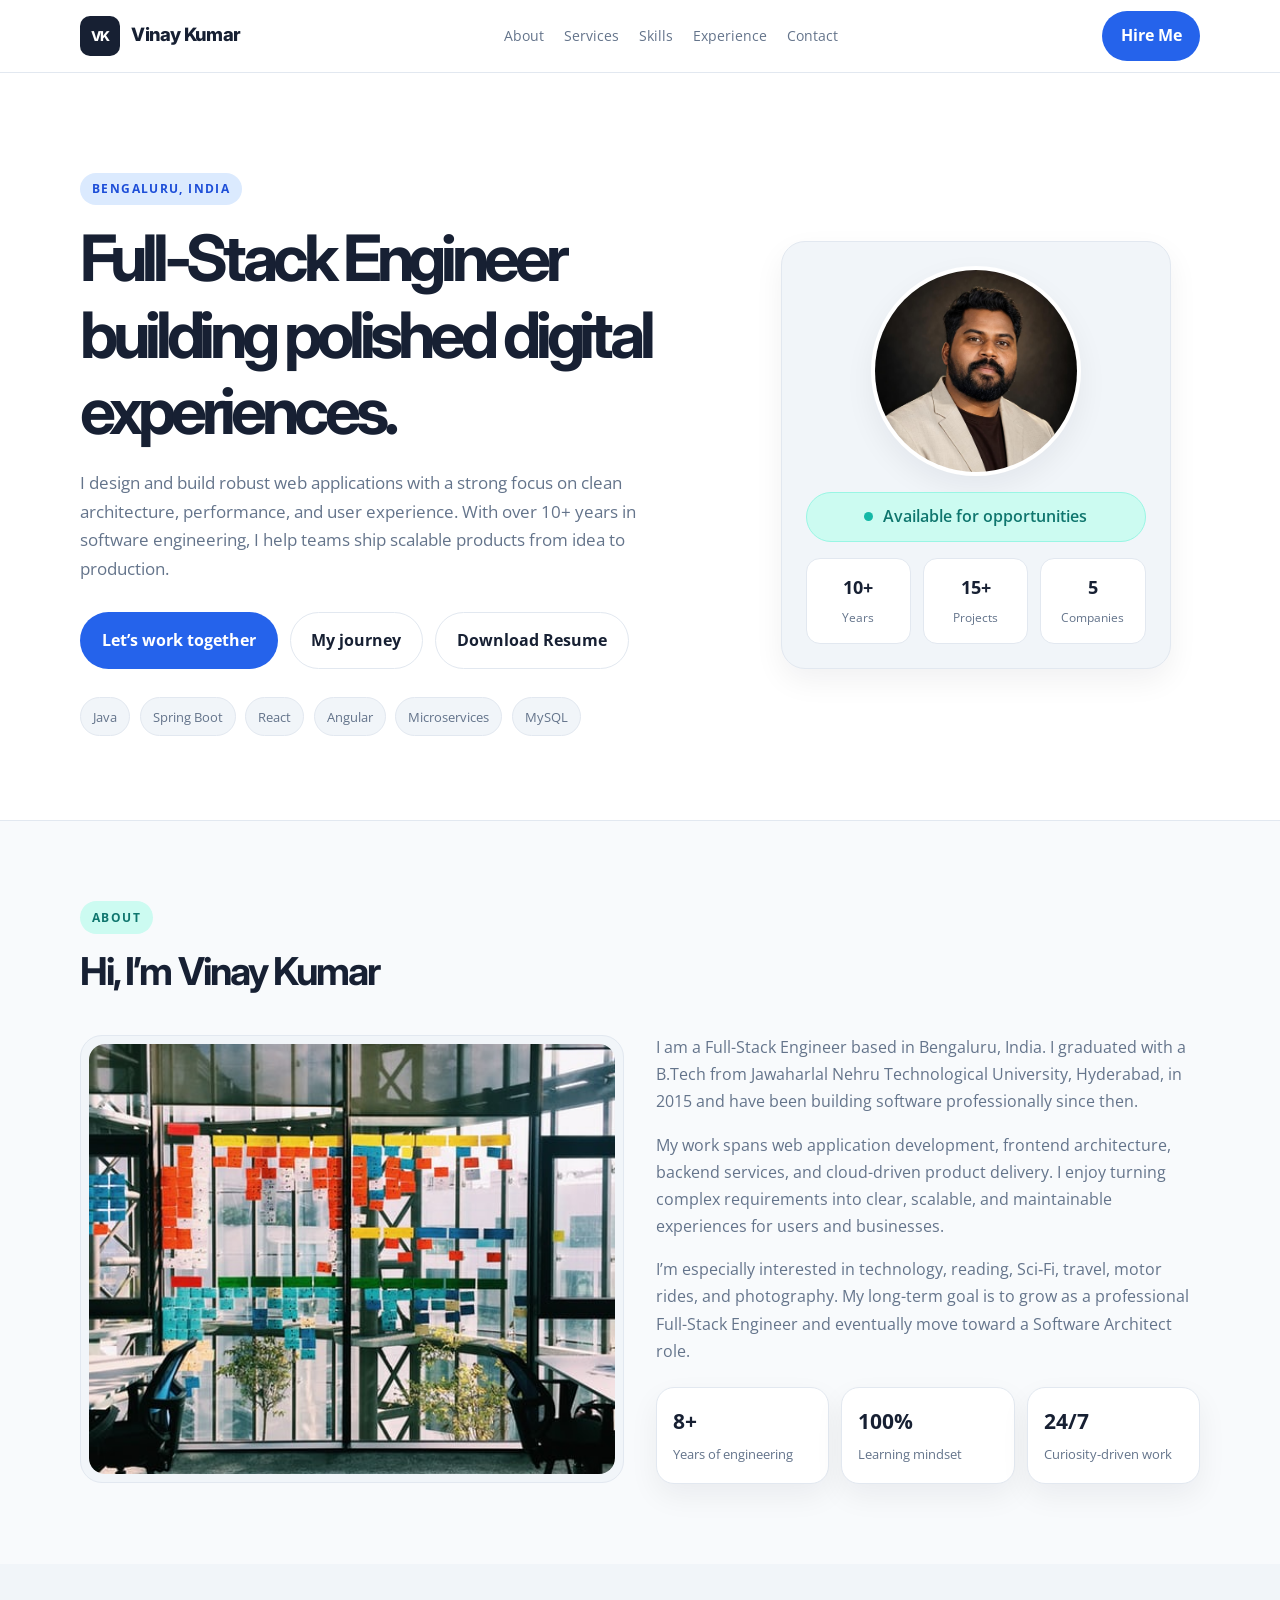
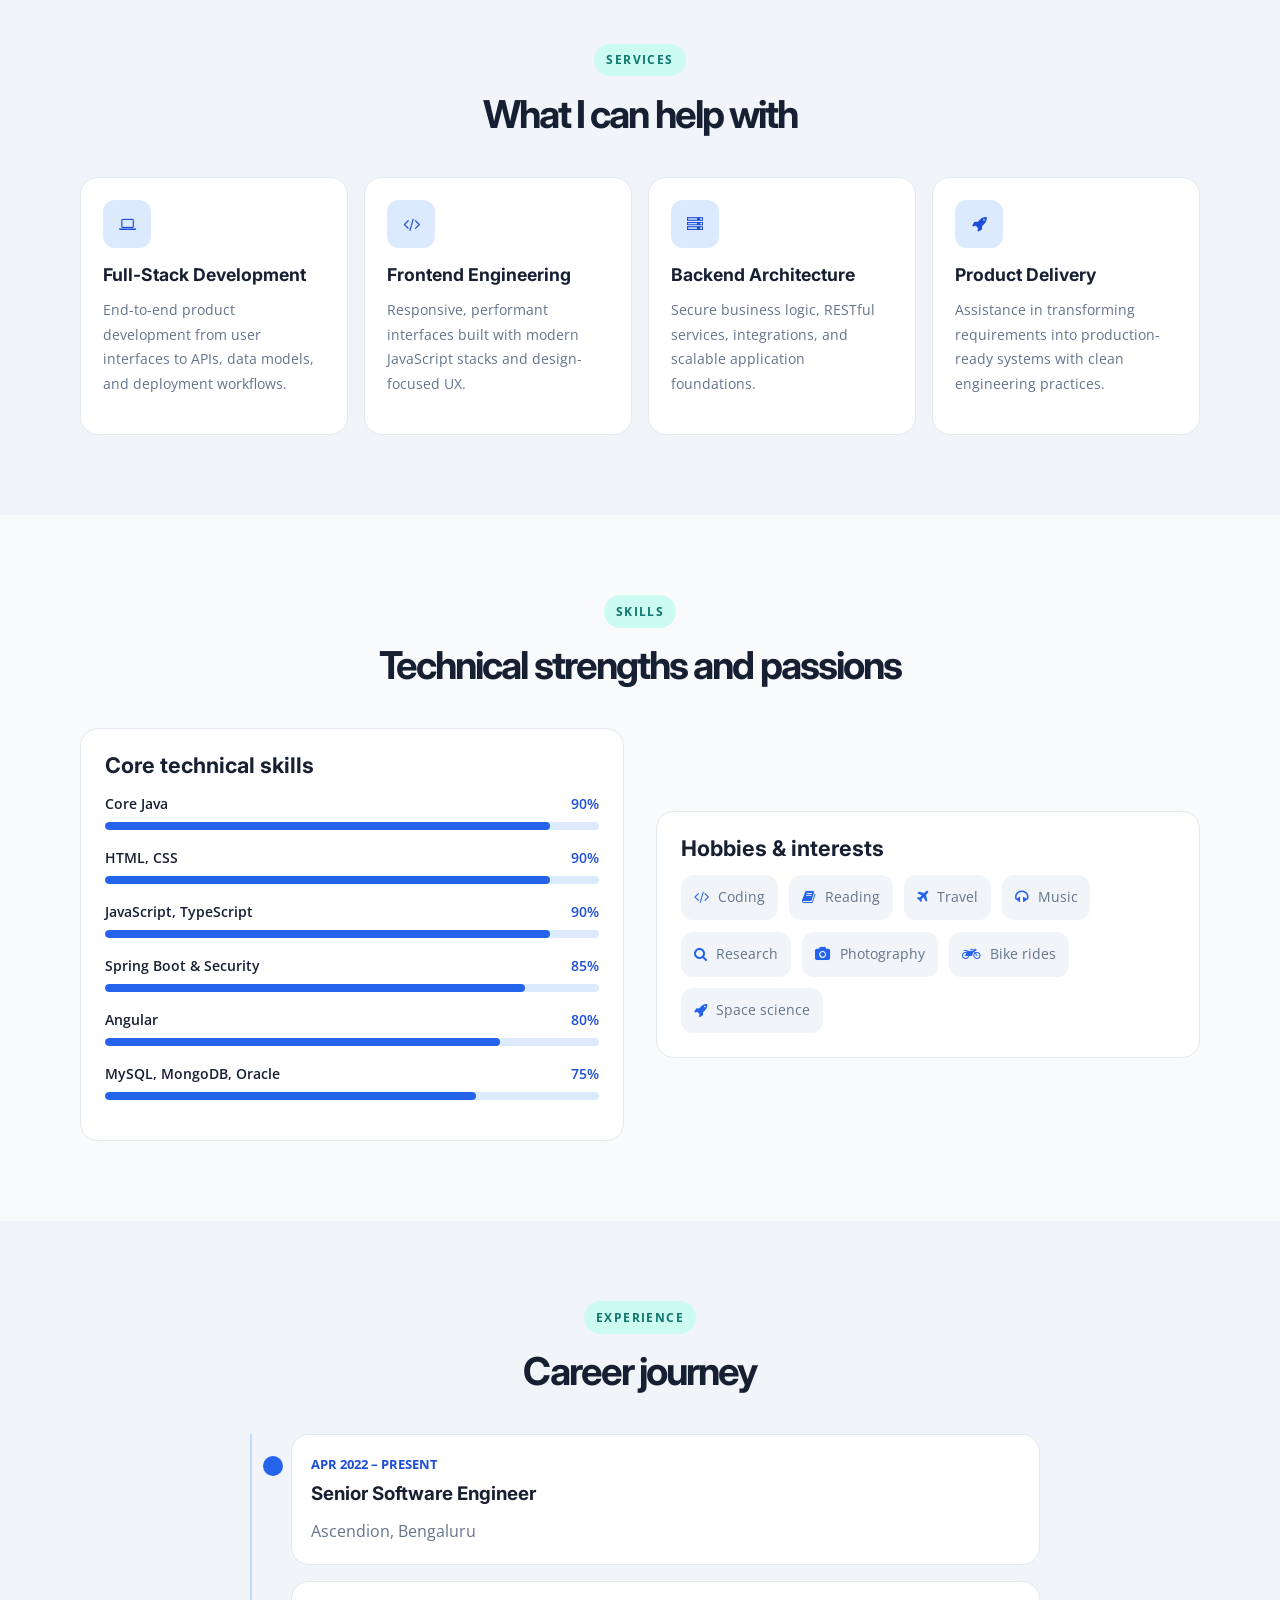
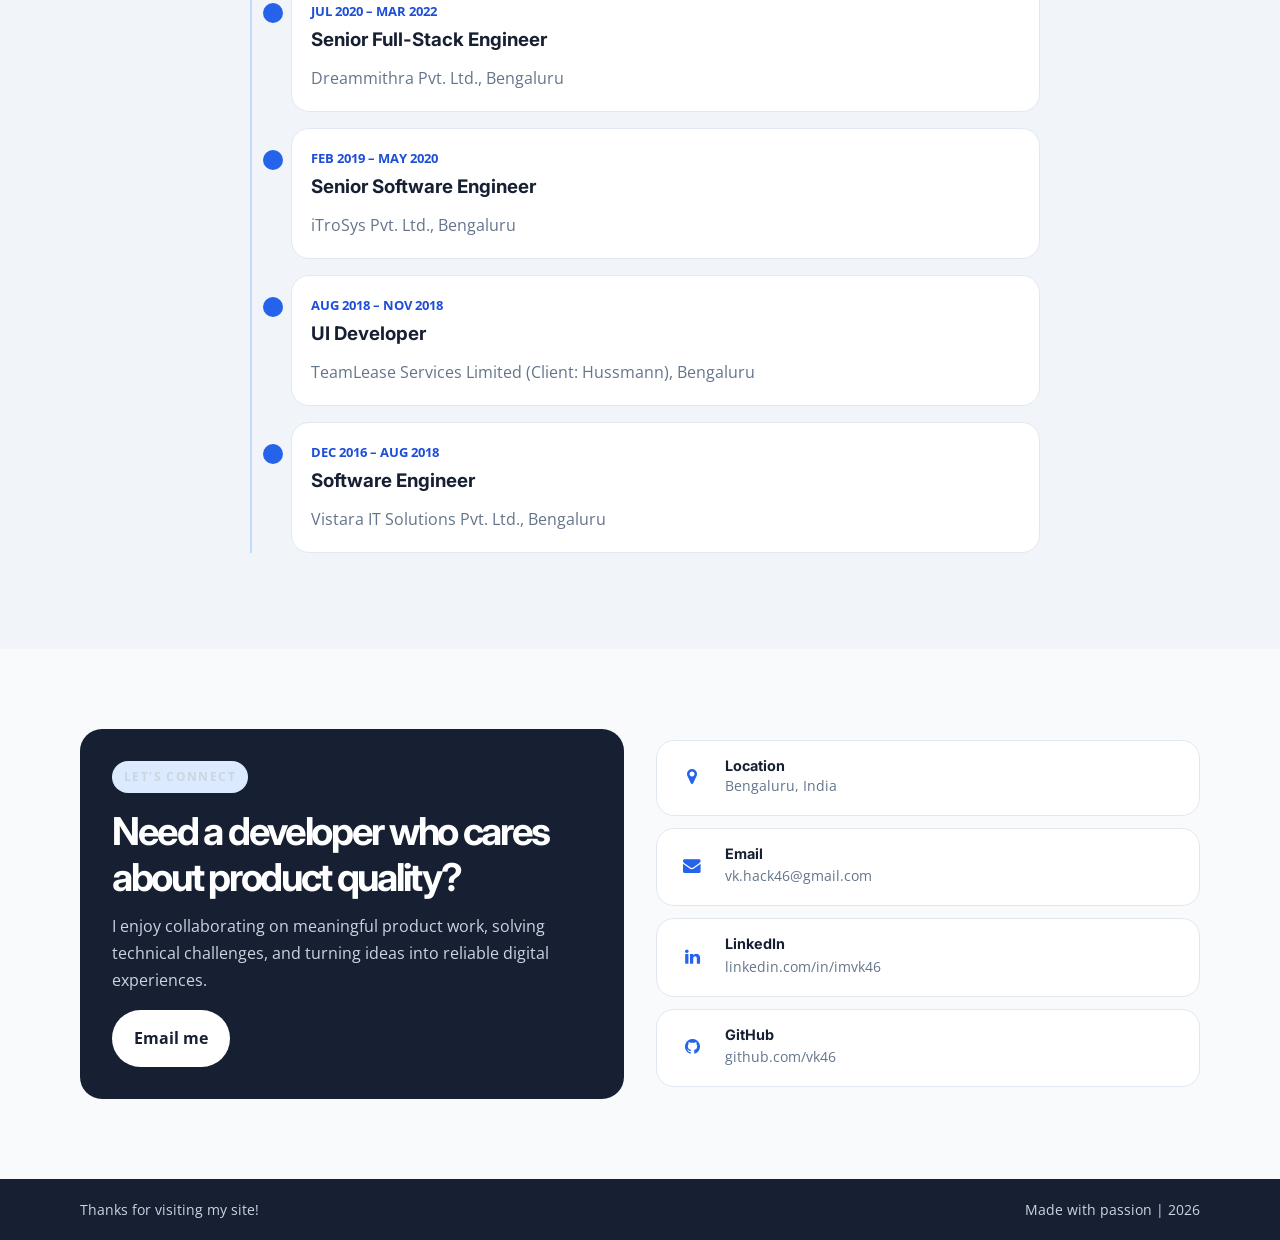
==== commit b9ee282f: "Modernize portfolio layout and add resume Refresh the portfolio with a simpler responsive design, po" ====
--- a/index.html
+++ b/index.html
@@ -1,502 +1,364 @@
-<!DOCTYPE html>
+﻿<!DOCTYPE html>
 <html lang="en">
-<!-- Head -->
-
 <head>
-    <title>Vinay Kumar</title>
-    <link rel="icon" type="image/png" href="/images/vk.jpg">
-    <meta name="viewport" content="width=device-width, initial-scale=1">
-    <meta charset="utf-8">
-    <!-- menu -->
-    <link type="text/css" rel="stylesheet" href="css/cm-overlay.css" />
-    <!-- //menu -->
-    <link href="css/jquery.fatNav.css" rel="stylesheet" type="text/css">
-    <!--FlexSlider-->
-    <link rel="stylesheet" href="css/flexslider.css" type="text/css" media="screen" />
-    <!--//FlexSlider-->
-    <link rel="stylesheet" href="css/lightbox.css">
-    <!-- For-gallery-CSS -->
-    <!-- custom css theme files -->
-    <link rel="stylesheet" href="css/bootstrap.min.css" type="text/css" media="all">
+    <meta charset="UTF-8" />
+    <meta name="viewport" content="width=device-width, initial-scale=1.0" />
+    <meta name="description" content="Vinay Kumar's portfolio showcasing experience, services, and technical skills." />
+    <meta name="theme-color" content="#0b1020" />
+    <title>Vinay Kumar | Full-Stack Engineer</title>
+    <link rel="icon" type="image/png" href="images/vk.jpg" />
+    <link rel="preconnect" href="https://fonts.googleapis.com" />
+    <link rel="preconnect" href="https://fonts.gstatic.com" crossorigin />
+    <link href="https://fonts.googleapis.com/css2?family=Inter:wght@400;500;600;700;800;900&family=Open+Sans:wght@400;600;700&display=swap" rel="stylesheet" />
     <link rel="stylesheet" href="css/font-awesome.min.css" />
-    <link rel="stylesheet" href="css/style.css" type="text/css" media="all">
-    <!-- //custom css theme files -->
-    <!-- google fonts -->
-    <link href="//fonts.googleapis.com/css?family=Open+Sans:300,300i,400,400i,600,600i,700,700i,800,800i&amp;subset=cyrillic,cyrillic-ext,greek,greek-ext,latin-ext,vietnamese" rel="stylesheet">
-    <link href="//fonts.googleapis.com/css?family=Montserrat:100,100i,200,200i,300,300i,400,400i,500,500i,600,600i,700,700i,800,800i,900,900i&amp;subset=cyrillic,cyrillic-ext,latin-ext,vietnamese" rel="stylesheet">
-    <!-- //google fonts -->
+    <link rel="stylesheet" href="css/style.css?v=modern-simple" />
 </head>
-<!-- Body -->
-
-<body id="home">
-    <!-- banner -->
-    <nav class="w3-navbar">
-        <div class="container">
-            <div class="nav-top">
-                <!-- Logo -->
-                <div class="logo">
-                    <a href="#home" class="scroll">Vinay Kumar</a>
-                </div>
-                <!-- Logo -->
-                <div class="right">
-                    <div class="w3-socials">
-                        <ul>
-                            <li>
-                                <a href="https://www.linkedin.com/in/imvk46" target="_blank"><span
-										class="fa fa-linkedin"></span></a>
-                            </li>
-                            <li>
-                                <a href="https://github.com/vk46" target="_blank"><span class="fa fa-github"></span></a>
-                            </li>
+<body>
+    <header class="site-header">
+        <div class="container nav-shell">
+            <a href="#home" class="brand" aria-label="Vinay Kumar home">
+                <span>VK</span> Vinay Kumar
+            </a>
+
+            <nav class="main-nav" aria-label="Main navigation">
+                <a href="#about">About</a>
+                <a href="#services">Services</a>
+                <a href="#skills">Skills</a>
+                <a href="#experience">Experience</a>
+                <a href="#contact">Contact</a>
+            </nav>
+
+            <a class="header-button" href="#contact">Hire Me</a>
+        </div>
+    </header>
+
+    <main>
+        <section class="hero" id="home">
+            <div class="container hero-grid">
+                <div class="hero-copy">
+                    <p class="eyebrow">Bengaluru, India</p>
+                    <h1>Full-Stack Engineer building polished digital experiences.</h1>
+                    <p class="lead">
+                        I design and build robust web applications with a strong focus on clean architecture,
+                        performance, and user experience. With over <span class="total_experience">8+</span> years in software engineering,
+                        I help teams ship scalable products from idea to production.
+                    </p>
+
+                    <div class="hero-actions">
+                        <a class="btn btn-primary" href="#contact">Let’s work together</a>
+                        <a class="btn btn-secondary" href="#experience">My journey</a>
+                        <a class="btn btn-secondary" href="resume.html" download="Vinay-Kumar-Resume.html">Download Resume</a>
+                    </div>
+
+                    <ul class="tech-tags" aria-label="Core technologies">
+                        <li>Java</li>
+                        <li>Spring Boot</li>
+                        <li>React</li>
+                        <li>Angular</li>
+                        <li>Microservices</li>
+                        <li>MySQL</li>
+                    </ul>
+                </div>
+
+                <div class="hero-visual">
+                    <div class="profile-panel">
+                        <div class="avatar-wrap">
+                            <img src="images/about.jpg" alt="Vinay Kumar" />
+                        </div>
+
+                        <div class="presence-badge">
+                            <span class="dot"></span>
+                            Available for opportunities
+                        </div>
+
+                        <div class="mini-stats">
+                            <div>
+                                <strong class="total_experience">8+</strong>
+                                <span>Years</span>
+                            </div>
+                            <div>
+                                <strong>15+</strong>
+                                <span>Projects</span>
+                            </div>
+                            <div>
+                                <strong>5</strong>
+                                <span>Companies</span>
+                            </div>
+                        </div>
+                    </div>
+                </div>
+            </div>
+        </section>
+
+        <section class="section" id="about">
+            <div class="container">
+                <div class="section-heading">
+                    <p class="eyebrow accent-dark">About</p>
+                    <h2>Hi, I’m Vinay Kumar</h2>
+                </div>
+
+                <div class="about-grid">
+                    <div class="about-photo-card">
+                        <img src="images/code3.jpeg" alt="Developer working on code" />
+                    </div>
+
+                    <div class="about-copy">
+                        <p>
+                            I am a Full-Stack Engineer based in Bengaluru, India. I graduated with a B.Tech from
+                            Jawaharlal Nehru Technological University, Hyderabad, in 2015 and have been building
+                            software professionally since then.
+                        </p>
+                        <p>
+                            My work spans web application development, frontend architecture, backend services, and
+                            cloud-driven product delivery. I enjoy turning complex requirements into clear, scalable,
+                            and maintainable experiences for users and businesses.
+                        </p>
+                        <p>
+                            I’m especially interested in technology, reading, Sci‑Fi, travel, motor rides, and photography.
+                            My long-term goal is to grow as a professional Full-Stack Engineer and eventually move toward
+                            a Software Architect role.
+                        </p>
+
+                        <div class="stat-blocks">
+                            <div class="stat-box">
+                                <strong>8+</strong>
+                                <span>Years of engineering</span>
+                            </div>
+                            <div class="stat-box">
+                                <strong>100%</strong>
+                                <span>Learning mindset</span>
+                            </div>
+                            <div class="stat-box">
+                                <strong>24/7</strong>
+                                <span>Curiosity-driven work</span>
+                            </div>
+                        </div>
+                    </div>
+                </div>
+            </div>
+        </section>
+
+        <section class="section section-soft" id="services">
+            <div class="container">
+                <div class="section-heading centered">
+                    <p class="eyebrow accent-dark">Services</p>
+                    <h2>What I can help with</h2>
+                </div>
+
+                <div class="services-grid">
+                    <article class="service-card">
+                        <div class="icon-wrap">
+                            <i class="fa fa-laptop"></i>
+                        </div>
+                        <h3>Full-Stack Development</h3>
+                        <p>End-to-end product development from user interfaces to APIs, data models, and deployment workflows.</p>
+                    </article>
+
+                    <article class="service-card">
+                        <div class="icon-wrap">
+                            <i class="fa fa-code"></i>
+                        </div>
+                        <h3>Frontend Engineering</h3>
+                        <p>Responsive, performant interfaces built with modern JavaScript stacks and design-focused UX.</p>
+                    </article>
+
+                    <article class="service-card">
+                        <div class="icon-wrap">
+                            <i class="fa fa-server"></i>
+                        </div>
+                        <h3>Backend Architecture</h3>
+                        <p>Secure business logic, RESTful services, integrations, and scalable application foundations.</p>
+                    </article>
+
+                    <article class="service-card">
+                        <div class="icon-wrap">
+                            <i class="fa fa-rocket"></i>
+                        </div>
+                        <h3>Product Delivery</h3>
+                        <p>Assistance in transforming requirements into production-ready systems with clean engineering practices.</p>
+                    </article>
+                </div>
+            </div>
+        </section>
+
+        <section class="section" id="skills">
+            <div class="container">
+                <div class="section-heading centered">
+                    <p class="eyebrow accent-dark">Skills</p>
+                    <h2>Technical strengths and passions</h2>
+                </div>
+
+                <div class="skills-grid">
+                    <div class="glass-panel">
+                        <h3>Core technical skills</h3>
+                        <div class="skill-row">
+                            <div class="skill-labels">
+                                <span>Core Java</span>
+                                <span>90%</span>
+                            </div>
+                            <div class="progress"><span style="width: 90%"></span></div>
+                        </div>
+                        <div class="skill-row">
+                            <div class="skill-labels">
+                                <span>HTML, CSS</span>
+                                <span>90%</span>
+                            </div>
+                            <div class="progress"><span style="width: 90%"></span></div>
+                        </div>
+                        <div class="skill-row">
+                            <div class="skill-labels">
+                                <span>JavaScript, TypeScript</span>
+                                <span>90%</span>
+                            </div>
+                            <div class="progress"><span style="width: 90%"></span></div>
+                        </div>
+                        <div class="skill-row">
+                            <div class="skill-labels">
+                                <span>Spring Boot &amp; Security</span>
+                                <span>85%</span>
+                            </div>
+                            <div class="progress"><span style="width: 85%"></span></div>
+                        </div>
+                        <div class="skill-row">
+                            <div class="skill-labels">
+                                <span>Angular</span>
+                                <span>80%</span>
+                            </div>
+                            <div class="progress"><span style="width: 80%"></span></div>
+                        </div>
+                        <div class="skill-row">
+                            <div class="skill-labels">
+                                <span>MySQL, MongoDB, Oracle</span>
+                                <span>75%</span>
+                            </div>
+                            <div class="progress"><span style="width: 75%"></span></div>
+                        </div>
+                    </div>
+
+                    <div class="glass-panel">
+                        <h3>Hobbies &amp; interests</h3>
+                        <ul class="hobby-list">
+                            <li><i class="fa fa-code"></i> Coding</li>
+                            <li><i class="fa fa-book"></i> Reading</li>
+                            <li><i class="fa fa-plane"></i> Travel</li>
+                            <li><i class="fa fa-headphones"></i> Music</li>
+                            <li><i class="fa fa-search"></i> Research</li>
+                            <li><i class="fa fa-camera"></i> Photography</li>
+                            <li><i class="fa fa-motorcycle"></i> Bike rides</li>
+                            <li><i class="fa fa-rocket"></i> Space science</li>
                         </ul>
                     </div>
-                    <div class="clearfix"></div>
-                </div>
-            </div>
+                </div>
+            </div>
+        </section>
+
+        <section class="section section-soft" id="experience">
+            <div class="container">
+                <div class="section-heading centered">
+                    <p class="eyebrow accent-dark">Experience</p>
+                    <h2>Career journey</h2>
+                </div>
+
+                <div class="timeline">
+                    <article class="timeline-item">
+                        <div class="timeline-card">
+                            <p class="time-range">Apr 2022 – Present</p>
+                            <h3>Senior Software Engineer</h3>
+                            <p class="company">Ascendion, Bengaluru</p>
+                        </div>
+                    </article>
+
+                    <article class="timeline-item">
+                        <div class="timeline-card">
+                            <p class="time-range">Jul 2020 – Mar 2022</p>
+                            <h3>Senior Full-Stack Engineer</h3>
+                            <p class="company">Dreammithra Pvt. Ltd., Bengaluru</p>
+                        </div>
+                    </article>
+
+                    <article class="timeline-item">
+                        <div class="timeline-card">
+                            <p class="time-range">Feb 2019 – May 2020</p>
+                            <h3>Senior Software Engineer</h3>
+                            <p class="company">iTroSys Pvt. Ltd., Bengaluru</p>
+                        </div>
+                    </article>
+
+                    <article class="timeline-item">
+                        <div class="timeline-card">
+                            <p class="time-range">Aug 2018 – Nov 2018</p>
+                            <h3>UI Developer</h3>
+                            <p class="company">TeamLease Services Limited (Client: Hussmann), Bengaluru</p>
+                        </div>
+                    </article>
+
+                    <article class="timeline-item">
+                        <div class="timeline-card">
+                            <p class="time-range">Dec 2016 – Aug 2018</p>
+                            <h3>Software Engineer</h3>
+                            <p class="company">Vistara IT Solutions Pvt. Ltd., Bengaluru</p>
+                        </div>
+                    </article>
+                </div>
+            </div>
+        </section>
+
+        <section class="section" id="contact">
+            <div class="container">
+                <div class="contact-wrap">
+                    <div class="contact-panel">
+                        <p class="eyebrow">Let’s connect</p>
+                        <h2>Need a developer who cares about product quality?</h2>
+                        <p>
+                            I enjoy collaborating on meaningful product work, solving technical challenges, and turning
+                            ideas into reliable digital experiences.
+                        </p>
+                        <a class="btn btn-light" href="mailto:vk.hack46@gmail.com">Email me</a>
+                    </div>
+
+                    <div class="contact-cards">
+                        <div class="contact-card">
+                            <i class="fa fa-map-marker"></i>
+                            <div>
+                                <h4>Location</h4>
+                                <p>Bengaluru, India</p>
+                            </div>
+                        </div>
+                        <div class="contact-card">
+                            <i class="fa fa-envelope"></i>
+                            <div>
+                                <h4>Email</h4>
+                                <a href="mailto:vk.hack46@gmail.com">vk.hack46@gmail.com</a>
+                            </div>
+                        </div>
+                        <div class="contact-card">
+                            <i class="fa fa-linkedin"></i>
+                            <div>
+                                <h4>LinkedIn</h4>
+                                <a href="https://www.linkedin.com/in/imvk46" target="_blank" rel="noreferrer">linkedin.com/in/imvk46</a>
+                            </div>
+                        </div>
+                        <div class="contact-card">
+                            <i class="fa fa-github"></i>
+                            <div>
+                                <h4>GitHub</h4>
+                                <a href="https://github.com/vk46" target="_blank" rel="noreferrer">github.com/vk46</a>
+                            </div>
+                        </div>
+                    </div>
+                </div>
+            </div>
+        </section>
+    </main>
+
+    <footer class="site-footer">
+        <div class="container footer-shell">
+            <p>Thanks for visiting my site!</p>
+            <p>Made with passion | <span id="footer-year"></span></p>
         </div>
-        <!-- end container -->
-    </nav>
-    <div class="w3l-banner">
-        <div class="wthree-dot">
-            <!-- nav -->
-            <div class="w3layouts-nav-right">
-                <div class="fat-nav">
-                    <div class="fat-nav__wrapper">
-                        <ul>
-                            <li><a href="index.html">Home</a></li>
-                            <li><a href="#about" class="scroll">About Me</a></li>
-                            <li><a href="#services" class="scroll">My Services</a></li>
-                            <li><a href="#skills" class="scroll">My Skills</a></li>
-                            <!-- <li><a href="#gallery"  class="scroll" >My projects</a></li> -->
-                            <li><a href="#stats" class="scroll">Stats</a></li>
-                            <li><a href="#experience" class="scroll">Work Experience</a></li>
-                            <li><a href="#contact" class="scroll">Contact</a></li>
-                        </ul>
-                    </div>
-                </div>
-            </div>
-            <!-- //nav -->
-            <!-- //Header -->
-            <div class="container">
-                <div class="flexslider-info">
-                    <section class="slider col-md-12">
-                        <div class="flexslider">
-                            <ul class="slides">
-                                <li>
-                                    <div class="w3l-info">
-                                        <h3>I'm <span>Vinay Kumar</span></h3>
-                                        <p>I currently living in Bengaluru, India. I have been working as a Full-Stack Engineer for over <span class='total_experience'></span> Years since graduated (B.Tech) from Jawaharlal Nehru Technological University, Hyderabad in the year 2015.</p>
-                                        <!-- <ul>
-									<li><a href="#" class="w3ls_more" >Hire Me</a></li>
-									<li><a href="#contact" class="scroll w3l_contact">Contact Me</a></li>
-								</ul> -->
-                                    </div>
-                                </li>
-                                <li>
-                                    <div class="w3l-info">
-                                        <h3>this is my <span>Portfolio</span></h3>
-                                        <p>This Portfolio includes Professional and Personal information about Myself, Experience, Education, Skills, Projects and Hobbies etc.</p>
-                                        <!-- <ul>
-									<li><a href="#" class="w3ls_more" >Hire Me</a></li>
-									<li><a href="#contact" class="scroll w3l_contact">Contact Me</a></li>
-								</ul> -->
-                                    </div>
-                                </li>
-                                <li>
-                                    <div class="w3l-info">
-                                        <h3>I'm a <span>Software Developer</span></h3>
-                                        <p>I'm passionate about Programming, Technology, Sci-Fi Movies, Space Science and Reading Books. I’m also interested in Travel, Motor Rides and Photography.
-                                        </p>
-                                        <!-- <ul>
-									<li><a href="#" class="w3ls_more">Hire Me</a></li>
-									<li><a href="#contact" class="scroll w3l_contact">Contact Me</a></li>
-								</ul> -->
-                                    </div>
-                                </li>
-                            </ul>
-                        </div>
-                    </section>
-                    <div class="clearfix"></div>
-                </div>
-            </div>
-        </div>
-    </div>
-    <!-- //banner -->
-    <!-- About section -->
-    <div class="about" id="about">
-        <div class="container">
-            <h3 class="text-center">About Me</h3>
-            <div class="col-md-5 about_left">
-                <!-- no content -->
-            </div>
-            <div class="col-md-7 about_right">
-                <h3>Hi, I'm Vinay Kumar</h3>
-                <h4>Full-Stack Engineer : <span class='total_experience'></span> Years of coding experience</h4>
-                <p>I have been working as a Full-Stack Engineer for over <span class='total_experience'></span> Years since graduated (B.Tech) from Jawaharlal Nehru Technological University, Hyderabad in the year 2015. And as a freelance developer I've racked up experience of a wide variety
-                    of application development especially in web technologies.
-                </p>
-                <p>I'm passionate about Programming, Technology, Reading Books, Sci-Fi and Space Science. I’m also interested in Travel, Motor Rides and Photography.</p>
-                <p>I have failed too many times to count. And my goal is to become a Professional Full-Stack Engineer and grow to be a <b>Software Architect</b>.</p>
-                <ul>
-                    <li><a href="mailto:vk.hack46@mail.com" class="w3ls_more">Hire Me</a></li>
-                </ul>
-            </div>
-            <div class="clearfix"></div>
-        </div>
-    </div>
-    <!-- //About section -->
-    <!-- /services -->
-    <div class="w3-services" id="services">
-        <div class="container">
-            <div class="w3-services-grids">
-                <h3 class="text-center">My Services</h3>
-                <div class="col-md-12 w3-services-right-grid">
-                    <div class="col-md-4 w3-icon-grid1">
-                        <h3>Freelance Service</h3>
-                        <div class="clearfix"></div>
-                        <p>I always able to contribute my knowledge and experience to the fullest satisfaction of my Clients and partners.</p>
-                    </div>
-                    <div class="col-md-4 w3-icon-grid1">
-                        <h3>API Development</h3>
-                        <div class="clearfix"></div>
-                        <p>Writing well designed, testable, efficient code by using best software development practices. Analyzing user and system requirements, Writing efficient code based on feature specifications.
-                        </p>
-                    </div>
-                    <div class="col-md-4 w3-icon-grid1">
-                        <h3>Web Development</h3>
-                        <div class="clearfix"></div>
-                        <p>Creating website layout / user interfaces by using standard HTML, CSS and JavaScript practices Integrating data from various back-end services and databases.</p>
-                    </div>
-                </div>
-            </div>
-        </div>
-    </div>
-    <!-- //services -->
-    <!--skills -->
-    <div class="skills-agileinfo" id="skills">
-        <div class="container">
-            <h3 class="text-center">My skills</h3>
-            <div class="modal-spa">
-                <div class="skills">
-                    <div class="col-md-6 bar-grids bargrids-left">
-                        <h4>Technical Skills</h4>
-                        <p>Proficient or familiar with a vast array of programming languages, concepts and technologies. With hard work and ability to learn quickly I have developed a great understanding of programming language and it's concepts.</p>
-                        <h6>Core Java<span> 90% </span></h6>
-                        <div class="progress">
-                            <div class="progress-bar progress-bar-striped active" style="width: 90%">
-                            </div>
-                        </div>
-                        <h6>HTML, CSS<span> 90% </span></h6>
-                        <div class="progress  w3-agile">
-                            <div class="progress-bar progress-bar-striped active" style="width: 90%">
-                            </div>
-                        </div>
-                        <h6>JavaScript, TypeScript, jQuery<span> 90% </span></h6>
-                        <div class="progress  w3-agile">
-                            <div class="progress-bar progress-bar-striped active" style="width: 90%">
-                            </div>
-                        </div>
-                        <h6>Bootstrap UI<span> 80% </span></h6>
-                        <div class="progress  w3-agile">
-                            <div class="progress-bar progress-bar-striped active" style="width: 80%">
-                            </div>
-                        </div>
-                        <h6>Spring Boot, Spring Security, Microservices<span> 80% </span></h6>
-                        <div class="progress  w3-agile">
-                            <div class="progress-bar progress-bar-striped active" style="width: 80%">
-                            </div>
-                        </div>
-                        <h6>Angular<span> 80% </span></h6>
-                        <div class="progress  w3-agile">
-                            <div class="progress-bar progress-bar-striped active" style="width: 80%">
-                            </div>
-                        </div>
-                        <h6>MySQL, MongoDB, Oracle DB<span> 70% </span></h6>
-                        <div class="progress  w3-agile">
-                            <div class="progress-bar progress-bar-striped active" style="width: 70%">
-                            </div>
-                        </div>
-                        <h6>AWS Cloud, CI/CD, Git <span> 70% </span></h6>
-                        <div class="progress  w3-agile">
-                            <div class="progress-bar progress-bar-striped active" style="width: 70%">
-                            </div>
-                        </div>
-                    </div>
-                    <div class="col-md-6 bar-grids  w3-agile">
-                        <h4>My Hobbies</h4>
-                        <p>Life without a hobby is like food without the salt. It is a hobby which makes living interesting. It is a pursuit outside one’s regular work. A hobby gives one joy and pleasure; one does not get tired of it. It is a pastime, relaxation
-                            and leisure, he is also making best use of his time.</p>
-                        <div class="col-md-4 hobbies-grid1 grid1">
-                            <span class="fa fa-code"></span>
-                            <h5>Coding</h5>
-                        </div>
-                        <div class="col-md-4 hobbies-grid1 grid2">
-                            <span class="fa fa-hourglass"></span>
-                            <h5>Research</h5>
-                        </div>
-                        <div class="col-md-4 hobbies-grid1 grid3">
-                            <span class="fa fa-book"></span>
-                            <h5>Reading</h5>
-                        </div>
-                        <div class="clearfix"></div>
-                        <div class="col-md-4 hobbies-grid1 grid4">
-                            <span class="fa fa-plane"></span>
-                            <h5>Travelling</h5>
-                        </div>
-                        <div class="col-md-4 hobbies-grid1 grid5">
-                            <span class="fa fa-headphones"></span>
-                            <h5>Music</h5>
-                        </div>
-                        <div class="col-md-4 hobbies-grid1 grid6">
-                            <span class="fa fa-tint"></span>
-                            <h5>Thinking</h5>
-                        </div>
-                        <div class="clearfix"></div>
-                        <!-- <div class="col-md-4 hobbies-grid1 grid7">
-								<span class="fa fa-camera"></span>
-								<h5>Photography</h5>
-							</div>
-							<div class="col-md-4 hobbies-grid1 grid8">
-								<span class="fa fa-film"></span>
-								<h5>Movies</h5>
-							</div>
-							<div class="col-md-4 hobbies-grid1 grid9">
-								<span class="fa fa-cutlery"></span>
-								<h5>Motor Rides</h5>
-							</div>
-							<div class="clearfix"></div>
-							<div class="col-md-4 hobbies-grid1 grid10">
-								<span class="fa fa-motorcycle"></span>
-								<h5>Bike Ride</h5>
-							</div>
-							<div class="col-md-4 hobbies-grid1 grid11">
-								<span class="fa fa-beer"></span>
-								<h5>Drink Beer</h5>
-							</div>
-							<div class="clearfix"></div> -->
-                    </div>
-                    <div class="clearfix"> </div>
-                </div>
-            </div>
-        </div>
-    </div>
-    <!-- //skills -->
-    <!--gallery-->
-    <!-- <div class="gallery" id="gallery">
-	<div class="container">
-		<div class="about-head text-center ">
-		<h3 class="text-center">My Projects</h3>
-		</div>
-			<div class="gallery-info">
-				<div class="col-md-3 gallery-grids">
-					<a href="images/p1.jpg" class="gallery-box" data-lightbox="example-set" data-title="">
-						<img src="images/p1.jpg" alt="" class="img-responsive zoom-img">
-					</a>
-				</div>
-				<div class="col-md-3 gallery-grids">
-					<a href="images/p2.jpg" class="gallery-box" data-lightbox="example-set" data-title="">
-						<img src="images/p2.jpg" alt="" class="img-responsive zoom-img">
-					</a>
-				</div>
-				<div class="col-md-3 gallery-grids">
-					<a href="images/p3.jpg" class="gallery-box" data-lightbox="example-set" data-title="">
-						<img src="images/p3.jpg" alt="" class="img-responsive zoom-img">
-					</a>
-				</div>
-				<div class="col-md-3 gallery-grids">
-					<a href="images/p4.jpg" class="gallery-box" data-lightbox="example-set" data-title="">
-						<img src="images/p4.jpg" alt="" class="img-responsive zoom-img">
-					</a>
-				</div>
-				<div class="col-md-3 gallery-grids">
-					<a href="images/p5.jpg" class="gallery-box" data-lightbox="example-set" data-title="">
-						<img src="images/p5.jpg" alt="" class="img-responsive zoom-img">
-					</a>
-				</div>
-				<div class="col-md-3 gallery-grids">
-					<a href="images/p6.jpg" class="gallery-box" data-lightbox="example-set" data-title="">
-						<img src="images/p6.jpg" alt="" class="img-responsive zoom-img">
-					</a>
-				</div>
-				<div class="col-md-3 gallery-grids">
-					<a href="images/p7.jpg" class="gallery-box" data-lightbox="example-set" data-title="">
-						<img src="images/p7.jpg" alt="" class="img-responsive zoom-img">
-					</a>
-				</div>
-				<div class="col-md-3 gallery-grids">
-					<a href="images/p8.jpg" class="gallery-box" data-lightbox="example-set" data-title="">
-						<img src="images/p8.jpg" alt="" class="img-responsive zoom-img">
-					</a>
-				</div>
-				<div class="col-md-3 gallery-grids">
-					<a href="images/p9.jpg" class="gallery-box" data-lightbox="example-set" data-title="">
-						<img src="images/p9.jpg" alt="" class="img-responsive zoom-img">
-					</a>
-				</div>
-				<div class="col-md-3 gallery-grids">
-					<a href="images/p10.jpg" class="gallery-box" data-lightbox="example-set" data-title="">
-						<img src="images/p10.jpg" alt="" class="img-responsive zoom-img">
-					</a>
-				</div>
-				<div class="col-md-3 gallery-grids">
-					<a href="images/p11.jpg" class="gallery-box" data-lightbox="example-set" data-title="">
-						<img src="images/p11.jpg" alt="" class="img-responsive zoom-img">
-					</a>
-				</div>
-				<div class="col-md-3 gallery-grids">
-					<a href="images/p12.jpg" class="gallery-box" data-lightbox="example-set" data-title="">
-						<img src="images/p12.jpg" alt="" class="img-responsive zoom-img">
-					</a>
-				</div>
-				<div class="clearfix"> </div>
-			</div>
-			<script src="js/lightbox-plus-jquery.min.js"></script>
-		</div>
-</div> -->
-    <!--//gallery-->
-    <!-- stats -->
-    <div class="stats" id="stats">
-        <div class="container">
-            <h3 class="text-center">Stats</h3>
-            <div class="w3layouts_skills_grids">
-                <div class="col-md-6 w3ls_about_guage">
-                    <canvas id="gauge1" width="200" height="100"></canvas>
-                    <h4>Company Projects</h4>
-                </div>
-                <div class="col-md-6 w3ls_about_guage">
-                    <canvas id="gauge2" width="200" height="100"></canvas>
-                    <h4>Freelance Projects</h4>
-                </div>
-                <div class="clearfix"> </div>
-            </div>
-        </div>
-    </div>
-    <!-- //stats -->
-    <!-- My experience -->
-    <section class="experience" id="experience">
-        <div class="container">
-            <h3 class="text-center">Work Experience</h3>
-            <div class="col-md-5 exp_left">
-                <img src="images/code3.jpeg" alt="" />
-            </div>
-            <div class="col-md-7 exp_right">
-                <h3>My Experience</h3>
-                <p>Java Full-stack Engineer with <span class='total_experience'></span> years of extensive experience in web application development.
-                </p>
-                <div class="exp_grids">
-                    <div class="exp_grid1">
-                        <h4>Senior Software Engineer</h4>
-                        <h5>Apr 2022 – Present</h5>
-                        <p>Working at Ascendion as a Senior Software Engineer in Bangalore.</p>
-                        <span class="fa fa-circle"></span>
-                    </div>
-                    <div class="exp_grid1">
-                        <h4>Senior Full-Stack Engineer</h4>
-                        <h5>July 2020 – Mar 2022</h5>
-                        <p>Worked at Dreammithra Pvt.Ltd as a Senior Full-Stack Engineer in Bangalore.</p>
-                        <span class="fa fa-circle"></span>
-                    </div>
-                    <div class="exp_grid1">
-                        <h4>Senior Software Engineer</h4>
-                        <h5>Feb 2019 – May 2020</h5>
-                        <p>Worked at iTroSys Pvt.Ltd as a Senior Software Engineer in Bangalore.</p>
-                        <span class="fa fa-circle"></span>
-                    </div>
-                    <div class="exp_grid1">
-                        <h4>UI Developer</h4>
-                        <h5>Aug 2018 – Nov 2018</h5>
-                        <p>Worked at TeamLease Services Limited (Client Hussmann) as a UI Developer in Bangalore.</p>
-                        <span class="fa fa-circle"></span>
-                    </div>
-                    <div class="exp_grid1">
-                        <h4>Software Engineer</h4>
-                        <h5>Dec 2016 – Aug 2018</h5>
-                        <p>Worked at Vistara IT Solutions Pvt.Ltd as a Software Engineer in Bangalore.</p>
-                        <span class="fa fa-circle"></span>
-                    </div>
-                </div>
-            </div>
-            <div class="clearfix"></div>
-        </div>
-    </section>
-    <!-- //My experience -->
-    <!-- comments -->
-    <section class="comment-w3l" id="contact">
-        <div class="container">
-            <h3 class="text-center">Contact Me</h3>
-            <!-- <div class="col-lg-6 col-md-6 col-sm-6 comment-agile1" data-aos="flip-left">
-				<form action="#" method="post">
-					<div class="control-group form-group">
-						<div class="controls">
-							<input type="text" class="form-control" id="name" placeholder="Full Name*" required="">
-							<p class="help-block"></p>
-						</div>
-					</div>
-					<div class="control-group form-group">
-						<div class="controls">
-							<input type="email" class="form-control" id="email" placeholder="Email Address*"
-								required="">
-						</div>
-					</div>
-					<div class="control-group form-group">
-						<div class="controls">
-							<input type="text" class="form-control" id="name1" placeholder="Phone Number*" required="">
-							<p class="help-block"></p>
-						</div>
-					</div>
-					<div class="control-group form-group">
-						<div class="controls">
-							<textarea rows="10" cols="100" class="form-control" id="message" placeholder="Message*"
-								required=""></textarea>
-						</div>
-					</div>
-					<button type="button" class="btn btn-primary" onclick="submitFormData();">Send Message</button>
-				</form> 
-			</div> -->
-            <div class="col-lg-12 col-md-12 col-sm-12 comment-agile2 text-center" data-aos="flip-right">
-                <h4>Contact me if you have any questions</h4>
-                <h5><span class="fa fa-map-marker"></span> Bengaluru, India</h5>
-                <h5><span class="fa fa-envelope"></span> <a href="mailto:vk.hack46@gmail.com"> vk.hack46@gmail.com</a>
-                </h5>
-                <h5><span class="fa fa-linkedin"></span><a href="https://www.linkedin.com/in/imvk46" target="_blank"> linkedin/@imvk46</a></h5>
-                <h5><span class="fa fa-github"></span><a href="https://github.com/vk46" target="_blank">
-						github/@vk46</a></h5>
-            </div>
-            <div class="clearfix"></div>
-        </div>
-    </section>
-    <!-- /comments -->
-    <div class="w3l_footer">
-        <div class="container">
-            <h3>Thanks for visiting my site!</h3>
-            <h3 class="footer_passion">Made with Passion | 2020</h3>
-            <div class="arrow-container animated fadeInDown">
-                <a href="#home" class="arrow-2 scroll">
-                    <i class="fa fa-angle-up"></i>
-                </a>
-                <div class="arrow-1 animated hinge infinite zoomIn"></div>
-            </div>
-        </div>
-    </div>
-    <!--//footer -->
-    <!-- Default-JavaScript-File -->
-    <script type="text/javascript" src="js/jquery-3.5.0.min.js"></script>
-    <script type="text/javascript" src="js/bootstrap.min.js"></script>
-    <!-- //Default-JavaScript-File -->
-    <!-- gauge-meter -->
-    <script src="js/jquery.gauge.js"></script>
-    <!-- //gauge-meter -->
-    <!--menu script-->
-    <script type="text/javascript" src="js/modernizr-2.6.2.min.js"></script>
-    <script src="js/jquery.fatNav.js"></script>
-    <!--Start-slider-script-->
-    <script defer src="js/jquery.flexslider.js"></script>
-    <!--End-slider-script-->
-    <!-- smooth scrolling -->
-    <script src="js/SmoothScroll.min.js"></script>
-    <!-- smooth scrolling -->
-    <script type="text/javascript" src="script/index.js"></script>
+    </footer>
+
+    <script src="js/jquery-3.5.0.min.js"></script>
+    <script src="script/index.js"></script>
 </body>
-<!-- //Body -->
-
 </html>
--- a/css/style.css
+++ b/css/style.css
@@ -1,1589 +1,300 @@
+:root {
+    --page: #f8fafc;
+    --surface: #ffffff;
+    --soft: #f1f5f9;
+    --ink: #172033;
+    --muted: #64748b;
+    --line: #e2e8f0;
+    --blue: #2563eb;
+    --blue-dark: #1d4ed8;
+    --teal: #0f766e;
+    --shadow: 0 12px 30px rgba(15, 23, 42, 0.06);
+}
+
+* { box-sizing: border-box; }
+html { scroll-behavior: smooth; }
 body {
-	padding: 0;
-	margin: 0;
-	background: #FFF;
-	font-family: 'Montserrat', sans-serif;
-}
-body a {
-	transition: 0.5s all;
-	-webkit-transition: 0.5s all;
-	-moz-transition: 0.5s all;
-	-o-transition: 0.5s all;
-	-ms-transition: 0.5s all;
-	text-decoration: none;
-}
-body a:hover {
-	text-decoration: none;
-}
-body a:focus, a:hover {
-	text-decoration: none;
-}
-input[type="button"], input[type="submit"] {
-	transition: 0.5s all;
-	-webkit-transition: 0.5s all;
-	-moz-transition: 0.5s all;
-	-o-transition: 0.5s all;
-	-ms-transition: 0.5s all;
-}
-h1, h2, h3, h4, h5, h6 {
-	margin: 0;
-	padding: 0;
-}
-img{
+    margin: 0;
+    color: var(--ink);
+    background: var(--page);
+    font: 16px/1.7 "Open Sans", sans-serif;
+}
+a { color: inherit; text-decoration: none; }
+img { display: block; max-width: 100%; }
+p { margin: 0 0 1rem; color: var(--muted); }
+h1, h2, h3, h4 {
+    margin: 0 0 .8rem;
+    color: var(--ink);
+    font-family: "Inter", sans-serif;
+    line-height: 1.2;
+}
+.container { width: min(1120px, calc(100% - 32px)); margin: 0 auto; }
+.section { padding: 80px 0; }
+.section-soft { background: var(--soft); }
+.section-heading { margin-bottom: 2.5rem; }
+.section-heading.centered { text-align: center; }
+.section-heading h2 { font-size: clamp(2rem, 3vw, 3rem); letter-spacing: -.05em; }
+.eyebrow {
+    display: inline-block;
+    margin-bottom: .9rem;
+    padding: .4rem .75rem;
+    border-radius: 999px;
+    background: #dbeafe;
+    color: var(--blue-dark);
+    font-size: .72rem;
+    font-weight: 700;
+    letter-spacing: .12em;
+    text-transform: uppercase;
+}
+.eyebrow.accent-dark { background: #ccfbf1; color: var(--teal); }
+
+.site-header {
+    position: sticky;
+    top: 0;
+    z-index: 10;
+    background: rgba(255, 255, 255, .94);
+    border-bottom: 1px solid var(--line);
+    backdrop-filter: blur(12px);
+}
+.nav-shell {
+    display: flex;
+    align-items: center;
+    justify-content: space-between;
+    min-height: 72px;
+    gap: 1rem;
+}
+.brand {
+    color: var(--ink);
+    font: 800 1.15rem "Inter", sans-serif;
+    letter-spacing: -.04em;
+    white-space: nowrap;
+}
+.brand span {
+    display: inline-flex;
+    align-items: center;
+    justify-content: center;
+    width: 40px;
+    height: 40px;
+    margin-right: .5rem;
+    border-radius: 10px;
+    background: var(--ink);
+    color: #fff;
+    font-size: .85rem;
+}
+.main-nav { display: flex; flex-wrap: wrap; gap: 1.25rem; }
+.main-nav a { color: var(--muted); font-size: .9rem; }
+.main-nav a:hover, .main-nav a:focus { color: var(--ink); }
+.header-button, .btn {
+    display: inline-flex;
+    align-items: center;
+    justify-content: center;
+    border-radius: 999px;
+    font-weight: 700;
+    transition: transform .2s ease, background .2s ease;
+}
+.header-button {
+    padding: .7rem 1.15rem;
+    background: var(--blue);
+    color: #fff;
+}
+.header-button:hover, .btn:hover { transform: translateY(-2px); }
+
+.hero {
+    padding: 100px 0 84px;
+    background: var(--surface);
+    border-bottom: 1px solid var(--line);
+}
+.hero-grid {
+    display: grid;
+    grid-template-columns: 1.15fr .85fr;
+    gap: 4rem;
+    align-items: center;
+}
+.hero-copy h1 {
+    max-width: 650px;
+    margin-bottom: 1.2rem;
+    font-size: clamp(2.6rem, 5vw, 5rem);
+    letter-spacing: -.08em;
+}
+.lead { max-width: 620px; font-size: 1.05rem; }
+.hero-actions { display: flex; flex-wrap: wrap; gap: .75rem; margin-top: 1.8rem; }
+.btn { padding: .85rem 1.3rem; border: 1px solid transparent; }
+.btn-primary { background: var(--blue); color: #fff; }
+.btn-primary:hover { background: var(--blue-dark); }
+.btn-secondary { border-color: var(--line); background: var(--surface); color: var(--ink); }
+.btn-light { background: #fff; color: var(--ink); }
+.tech-tags {
+    display: flex;
+    flex-wrap: wrap;
+    gap: .6rem;
+    padding: 0;
+    margin: 1.8rem 0 0;
+    list-style: none;
+}
+.tech-tags li {
+    padding: .45rem .75rem;
+    border: 1px solid var(--line);
+    border-radius: 999px;
+    background: var(--soft);
+    color: var(--muted);
+    font-size: .82rem;
+}
+.hero-visual { display: flex; justify-content: center; }
+.profile-panel {
+    width: min(100%, 390px);
+    padding: 1.5rem;
+    border: 1px solid var(--line);
+    border-radius: 24px;
+    background: var(--soft);
+    box-shadow: var(--shadow);
+}
+.avatar-wrap {
+    width: 210px;
+    height: 210px;
+    margin: 0 auto 1rem;
+    overflow: hidden;
+    border: 4px solid var(--surface);
+    border-radius: 50%;
+    background: var(--surface);
+    box-shadow: var(--shadow);
+}
+.avatar-wrap img { width: 100%; height: 100%; object-fit: cover; object-position: center top; }
+.presence-badge {
+    display: inline-flex;
+    align-items: center;
+    justify-content: center;
+    gap: .6rem;
     width: 100%;
-}
-p {
-	margin: 0;
-	font-family: 'Open Sans', sans-serif;
-}
-ul {
-	margin: 0;
-	padding: 0;
-}
-li {
-    list-style-type: none;
-}
-ul.exp_list li {
-    list-style-type: disc;
-		font-size: 14.5px !important;
-		color: #404040 !important;
-    letter-spacing: 0.5px !important;
-    line-height: 28px !important;
-		margin-top: 20px !important;
-		margin: 0 0 0 30px !important;
-		font-family: 'Open Sans', sans-serif !important;
-}
-label {
-	margin: 0;
-}
-a:focus, a:hover {
-	text-decoration: none;
-	outline: none;
-}
-/*-- //Reset-Code --*/
-
-/* nav */
-
-nav.w3-navbar {
-    padding: .5em 0;
-}
-.logo a {
-    font-size: 30px;
-    font-weight: 400;
-    color: #ff6c5f;
-}
-.logo a span{
-    font-weight: 700;
-}
-.logo {
-    float: left;
-}
-.right{
-    float: right;
-}
-.w3-socials {
-	margin-top:12px;
-}
-.w3-socials a span.fa {
-    background: #333;
-    color: #ffffff;
-    font-size: 15px;
-    outline-offset: 2px;
-    outline: 2px solid #353535;
-    width: 27px;
-    height: 27px;
+    padding: .65rem 1rem;
+    border: 1px solid #99f6e4;
+    border-radius: 999px;
+    background: #ccfbf1;
+    color: var(--teal);
+    font-weight: 600;
+}
+.dot {
+    width: 9px;
+    height: 9px;
+    border-radius: 50%;
+    background: #14b8a6;
+}
+.mini-stats {
+    display: grid;
+    grid-template-columns: repeat(3, 1fr);
+    gap: .75rem;
+    margin-top: 1rem;
+}
+.mini-stats div {
+    padding: .8rem .5rem;
+    border: 1px solid var(--line);
+    border-radius: 14px;
+    background: var(--surface);
     text-align: center;
-    line-height: 27px;
-	margin: 0 10px;
-	transition: 0.5s all;
-	-webkit-transition: 0.5s all;
-	-ms-transition: 0.5s all;
-	-moz-transition: 0.5s all;
-	-o-transition: 0.5s all;
-}
-.w3-socials a span.fa.fa-facebook:hover {
-    background: #3b5998;
+}
+.mini-stats strong { display: block; font-size: 1.15rem; }
+.mini-stats span { color: var(--muted); font-size: .75rem; }
+
+.about-grid, .skills-grid, .contact-wrap {
+    display: grid;
+    grid-template-columns: 1fr 1fr;
+    gap: 2rem;
+    align-items: center;
+}
+.about-photo-card {
+    padding: .5rem;
+    border: 1px solid var(--line);
+    border-radius: 22px;
+    background: var(--soft);
+}
+.about-photo-card img { width: 100%; height: 430px; border-radius: 16px; object-fit: cover; }
+.about-copy p { font-size: 1rem; }
+.stat-blocks { display: grid; grid-template-columns: repeat(3, 1fr); gap: .75rem; margin-top: 1.4rem; }
+.stat-box, .service-card, .glass-panel, .timeline-card, .contact-card {
+    border: 1px solid var(--line);
+    border-radius: 18px;
+    background: var(--surface);
+    box-shadow: var(--shadow);
+}
+.stat-box { padding: 1rem; }
+.stat-box strong { display: block; font-size: 1.3rem; }
+.stat-box span { color: var(--muted); font-size: .8rem; }
+
+.services-grid { display: grid; grid-template-columns: repeat(4, 1fr); gap: 1rem; }
+.service-card { padding: 1.4rem; box-shadow: none; }
+.icon-wrap {
+    display: inline-flex;
+    align-items: center;
+    justify-content: center;
+    width: 48px;
+    height: 48px;
+    margin-bottom: 1rem;
+    border-radius: 12px;
+    background: #dbeafe;
+    color: var(--blue-dark);
+}
+.service-card h3 { font-size: 1.1rem; }
+.service-card p { font-size: .9rem; }
+
+.glass-panel { padding: 1.5rem; box-shadow: none; }
+.glass-panel h3 { font-size: 1.35rem; }
+.skill-row { margin-bottom: 1rem; }
+.skill-labels { display: flex; justify-content: space-between; margin-bottom: .35rem; font-weight: 600; font-size: .9rem; }
+.skill-labels span:last-child { color: var(--blue-dark); }
+.progress { height: 8px; overflow: hidden; border-radius: 999px; background: #dbeafe; }
+.progress span { display: block; height: 100%; border-radius: inherit; background: var(--blue); }
+.hobby-list { display: flex; flex-wrap: wrap; gap: .7rem; padding: 0; margin: 0; list-style: none; }
+.hobby-list li { padding: .65rem .8rem; border-radius: 12px; background: var(--soft); color: var(--muted); font-size: .9rem; }
+.hobby-list i { margin-right: .35rem; color: var(--blue); }
+
+.timeline { position: relative; max-width: 800px; margin: 0 auto; padding-left: 1.2rem; }
+.timeline::before { content: ""; position: absolute; top: 0; bottom: 0; left: 10px; width: 2px; background: #bfdbfe; }
+.timeline-item { position: relative; margin-bottom: 1rem; padding-left: 2rem; }
+.timeline-item::before {
+    content: "";
+    position: absolute;
+    top: 1.1rem;
+    left: 0;
+    width: 20px;
+    height: 20px;
+    border: 4px solid var(--soft);
+    border-radius: 50%;
+    background: var(--blue);
+}
+.timeline-card { padding: 1.2rem; box-shadow: none; }
+.time-range { margin-bottom: .4rem; color: var(--blue-dark); font-size: .8rem; font-weight: 700; text-transform: uppercase; }
+.company { margin: 0; }
+
+.contact-panel {
+    padding: 2rem;
+    border-radius: 22px;
+    background: var(--ink);
     color: #fff;
-    outline: 2px solid #3b5998;
-}
-.w3-socials a span.fa.fa-vk:hover {
-    background: #45668e;
-    color: #fff;
-    outline: 2px solid #45668e;
-}
-.w3-socials a span.fa.fa-pinterest-p:hover {
-    background: #bd081c;
-    color: #fff;
-    outline: 2px solid #bd081c;
-}
-.w3-socials a span.fa.fa-twitter:hover {
-    background: #1da1f2;
-    color: #fff;
-    outline: 2px solid #1da1f2;
-}
-.w3-socials a span.fa.fa-instagram:hover {
-    background: #de2400;
-    color: #fff;
-    outline: 2px solid #de2400;
-}
-.w3-socials a span.fa.fa-linkedin:hover {
-    background: #0274b3;
-    color: #fff;
-    outline: 2px solid #0274b3;
-}
-.w3-socials a span.fa.fa-github:hover {
-    background: #333;
-    color: #fff;
-    outline: 2px solid #333;
-}
-.w3-socials ul li {
-    display: inline-flex;
-}
-
-/* //nav top */
-
-
-.w3l-banner {
-    background: url(../images/main-bg.jpg) no-repeat 0px 0px;
-    background-size: cover;
-    -webkit-background-size: cover;
-    -moz-background-size: cover;
-    -o-background-size: cover;
-    -ms-background-size: cover;
-}
-.wthree-dot {
-    background: url(../images/dott.png)repeat 0px 0px;
-    background-size: 2px;
-    -webkit-background-size: 2px;
-    -moz-background-size: 2px;
-    -o-background-size: 2px;
-    -ms-background-size: 2px;
-}
-.w3l-info {
-	text-align: center;
-}
-.w3l-info h1,.w3l-info h2,.w3l-info h3{
-    font-size: 30px;
-    color: #fff;
-    text-transform: uppercase;
-	line-height:1.4em;
-    font-weight: 300;
-}
-.w3l-info p {
-    font-size: 15px;
-    color: #fff;
-    line-height: 28px;
-    margin: 20px auto 40px;
-    width: 80%;
-    letter-spacing: 1px;
-}
-.agileinfo-news-button a {
-    padding: 8px 20px;
-    color: #ffffff;
-    font-size: 16px;
-    text-decoration: none;
-    outline: none;
-	font-family: 'Montserrat', sans-serif;
-}
-.w3l-info ul li {
-    display: inline-block;
-    margin-bottom: 3em;
-}
-.w3l-info ul li a {
-    padding: 10px 30px;
-    text-decoration: none;
-    color: #212121;
-    font-size: 15px;
-}
-.w3l_contact, .w3ls_more:hover {
-    border: 2px solid #fff;
-    color: #ffffff !important;
-    background: none;
-}
-.w3ls_more, .w3l_contact:hover {
-    border: 2px solid #ffffff;
-    background: #ffffff;
-    color: #000 !important;
-}
-.agileinfo-news-button {
-    margin-top: 35px;
-}
-.w3l-info h1 span,.w3l-info h2 span, .w3l-info h3 span {
-    font-weight: 700;
-    color: #00bce4;
-}
-/* //banner */
-
-/*-- social-icons --*/
-.team ul.top-links li {
-    margin-left: 5px;
-    display: inline-block;
-}
-.team ul.top-links li a i.fa {
-    color: #3169ff;
-    background-color: #ffffff;
-    width: 35px;
-    height: 35px;
-    font-size: 15px;
-    border-radius: 50%;
-    -webkit-border-radius: 50%;
-    -moz-border-radius: 50%;
-    -o-border-radius: 50%;
-    -ms-border-radius: 50%;
-    line-height: 36px;
-    text-align: center;
-    transition: all 0.5s ease-in-out;
-    -webkit-transition: all 0.5s ease-in-out;
-    -moz-transition: all 0.5s ease-in-out;
-    -o-transition: all 0.5s ease-in-out;
-    -ms-transition: all 0.5s ease-in-out;
-}
-ul.top-links li a i.fa:hover {
-    color: #fff;
-   background-color: #202020;
-}
-/*-- //social-icons --*/
-/*-- comment section --*/
-section.comment-w3l {
-	background:#171717;
-	padding: 5em 0;
-}
-section.comment-w3l h5 a {
-	color:#00bce4;
-}
-
-section.comment-w3l label {
-	margin: 0;
-    font-size: 16px;
-    font-weight: normal;
-    color: #fff;
-    padding-bottom: 10px;
-}
-section.comment-w3l p.comment-w3 {
-	font-size: 15px;
-    font-weight: 100;
-    letter-spacing: 1px;
-    color: #fff;
-    line-height: 28px;
-    padding-top: 10px;
-    padding-bottom: 30px;
-}
-.comment-w3l .read a {
-    color: #999;
-    font-size: 16px;
-    text-transform: capitalize;
-}
-.comment-w3l .read{
-    margin-bottom: 50px;
-}
-section.comment-w3l h5 {
-    font-size: 20px;
-    margin-top: .8em;
-    color: #bbb;
-    font-weight: 300;
-}
-input#name, input#email, input#name1, textarea#message {
-    background-color:transparent;
-    border: 1px solid #fff;
-    font-size: 15px;
-    font-weight:200;
-    color: #fff;
-	border-radius: 0px;
-	letter-spacing:1px;
-    height: 150px;
-}
-input#name, input#email, input#name1 {
-    height: 53px;
-}
-.help-block {
-	color:red!important;
-}
-section.comment-w3l h4 {
-	font-size:25px;
-	font-weight:normal;
-	color:#fff;
-	padding-bottom:10px;
-	text-transform:capitalize;
-}
-section.comment-w3l button.btn.btn-primary {
-    background-color: #fff;
-    border: 1px solid transparent;
-    font-size: 17px;
-    padding: 13px;
-    width: 100%;
-    font-weight: normal;
-    color: #333;
-    outline: none;
-    border-radius: 0;
-	transition: 0.5s all;
-	-webkit-transition: 0.5s all;
-	-moz-transition: 0.5s all;
-	-ms-transition: 0.5s all;
-	-o-transition: 0.5s all;
-}
-section.comment-w3l button.btn.btn-primary:hover {
-	background-color:transparent;
-    color: #fff;
-    border: 1px solid #fff;
-}
-/*-- /comment section --*/
-
-/*--footer--*/
-
-.w3l_footer {
-    background: #000;
-    padding: 3em 0;
-    position: relative;
-}
-
-.w3l_footer h2 a {
-    letter-spacing: 1.5px;
-    text-transform: uppercase;
-    text-decoration: none;
-    font-size: 1.4em;
-    color: #FFF;
-    text-shadow: 3px 3px #000000;
-    font-weight: 700;
-}
-
-.w3l_footer h2 i {
-    display: block;
-    font-size: 0.8em;
-}
-
-p.agileits_w3ls_copyright {
-    margin: 6em 0 0em 0;
-    text-align: center;
-    color: #fff;
-    letter-spacing: 2px;
-    font-weight: 100;
-}
-
-p.agileits_w3ls_copyright a {
-    color: #00bce4;
-}
-
-p.agileits_w3ls_copyright a:hover {
-    text-decoration: underline;
-}
-
-
-/*-- arrow-animation --*/
-
-.arrow-container,
-.arrow-1 {
-    width: 90px;
-    height: 90px;
-}
-
-.arrow-container {
-    margin: 0 auto;
-    position: absolute;
-    left: 0;
-    right: 0;
-    top: 13%;
-}
-
-.arrow-1 {
-    background: #00bce4;
-    opacity: 0.5;
-    border-radius: 50%;
-    position: absolute;
-}
-
-.arrow-2 {
-    width: 50px;
-    height: 50px;
-    background: #00bce4;
-    border-radius: 50%;
-    position: absolute;
-    top: 20px;
-    left: 20px;
-    z-index: 1;
-    display: table;
-}
-
-.arrow-2:focus {
-    text-decoration: none;
-}
-
-.arrow-2:before {
-    width: 42px;
-    height: 42px;
-    content: "";
-    border: 2px solid rgba(255, 255, 255, 0.5);
-    border-radius: 50%;
-    position: absolute;
-    top: 4px;
-    left: 4px;
-}
-
-.arrow-2 i.fa {
-    font-size: 25px;
-    display: table-cell;
-    vertical-align: middle;
-    text-align: center;
-    color: #fff;
-}
-
-
-/* Custom Animate.css */
-
-.animated.hinge {
-    -webkit-animation-duration: 2s;
-    animation-duration: 2s;
-}
-
-@-webkit-keyframes zoomIn {
-    0% {
-        opacity: 0;
-        -webkit-transform: scale3d(.4, .4, .4);
-        transform: scale3d(.4, .4, .4);
-    }
-    50% {
-        opacity: 0.5;
-    }
-    100% {
-        opacity: 0;
-    }
-}
-
-@keyframes zoomIn {
-    0% {
-        opacity: 0;
-        -webkit-transform: scale3d(.4, .4, .4);
-        transform: scale3d(.4, .4, .4);
-    }
-    50% {
-        opacity: 0.5;
-    }
-    100% {
-        opacity: 0;
-    }
-}
-
-.zoomIn {
-    -webkit-animation-name: zoomIn;
-    animation-name: zoomIn;
-}
-
-.animated.infinite {
-    -webkit-animation-iteration-count: infinite;
-    animation-iteration-count: infinite;
-}
-
-
-/*-- //arrow-animation --*/
-.connect-social ul li a {
-    display: inline-block;
-    width: 35px;
-    height: 35px;
-    background-size: 300px;
-    color: #999;
-    border: 1px solid #999;
-    line-height: 2.4em;
-    border-radius: 50%;
-    text-align: center;
-}
-.connect-social li {
-    display: inline-block;
-		margin-right: 5px;
-}
-.connect-social ul li a:hover {
-    color: #fff;
-    border-color: #fff;
-    -webkit-transform: rotatez(360deg);
-    -moz-transform: rotatez(360deg);
-    -o-transform: rotatez(360deg);
-    -ms-transform: rotatez(360deg);
-    transform: rotatez(360deg);
-}
-
-.w3l_footer h3 {
-    float: left;
-    font-size: 21px;
-    color: #eee;
-    font-weight: 100;
-		text-transform: capitalize;
-}
-.w3l_footer h3.footer_passion{
-    float: right;
-}
-.w3l_footer .connect-social {
-    float: right;
-}
-li.connect {
-    color: #eee;
-    font-weight: 100;
-    font-size: 23px;
-		text-transform: capitalize;
-}
-
-/*-- about --*/
-h3.text-center {
-    font-size: 35px;
-    margin-bottom: 1.5em;
-    color: #000;
-    text-transform: capitalize;
-}
-.about,.skills-agileinfo,.experience,.gallery,.w3-services{
-	padding:6em 0;
-}
-.about_left {
-    background: url(../images/about.jpg) no-repeat 0px 0px;
-    background-size: cover;
-    min-height: 500px;
-    padding: 5em 0em 0 4em;
-}
-ul.address li ul.agileits-address-text li {
-    display: inline-block;
-    font-size: 1em;
-    color: #eee;
-    margin-top: 1em;
-}
-ul.address li ul.agileits-address-text li:nth-child(1) {
-    width: 25%;
-}
-ul.address li ul.agileits-address-text li a {
-    color: #eee;
-}
-.about-social{
-	margin-top:30px;
-}
-.about-social a span.fa{
-    background: #eee;
-    color: #333;
-    font-size: 15px;
-    outline-offset: 2px;
-    outline: 2px solid #f3f3f3;
-    width: 30px;
-    height: 30px;
-    text-align: center;
-    line-height: 30px;
-    margin: 0 10px;
-}
-.about_right h3 {
-    font-size: 30px;
-    text-transform: uppercase;
-    letter-spacing: 0px;
-    color: #ff6c5f;
-    margin-bottom: 1em;
-}
-.about_right h4 {
-    text-transform: capitalize;
-    color: #252323;
-    margin-bottom: 1em;
-}
-.about_right p {
-    line-height: 28px;
-    color: #212121;
-    letter-spacing: .5px;
-    font-size: 14px;
-    padding-top: 1em;
-    padding-bottom: 1em;
-    border-top: 1px dashed #646464;
-}
-.about_right {
-    padding-left: 4em;
-}
-.about_right ul li a {
-    padding: 10px 30px;
-    text-decoration: none;
-    color: #333;
-    font-size: 15px;
-    border: 2px solid #333;
-}
-.about_right ul li {
-    display: inline-block;
-    margin-top: 2em;
-}
-.about_right .w3l, .about_right .w3ls_more:hover {
-    border: 2px solid #333;
-    color: #333 !important;
-    background: none;
-}
-.about_right .w3l:hover, .about_right .w3ls_more {
-    border: 2px solid #333;
-    color: #fff !important;
-    background: #333;
-}
-/*-- //about --*/
-
-/*--services --*/
-.w3-services{
-   background: url(../images/services.jpg) no-repeat 0px 0px;
-    background-size: cover;
-    -webkit-background-size: cover;
-    -moz-background-size: cover;
-    -o-background-size: cover;
-    -ms-background-size: cover;
-    background-attachment: fixed;
-}
-.w3-services-left-grid h3 {
-    color: #fff;
-}
-.w3-services-left-grid h4 {
-    font-size: 1.4em;
-    color: #fff;
-	margin-bottom: 1em;
-    text-transform: uppercase;
-    letter-spacing: 2px;
-}
-.w3-services-left-grid p,.w3-icon-grid1 p {
-    font-size: 14px;
-    line-height: 28px;
-    letter-spacing: 0.5px;
-    color: #ccc;
-    padding: 0 0em;
-}
-.w3-icon-grid1 i {
-    font-size: 2.3em;
-    color: #1cc7d0;
-	float:left;
-    width: 40px;
-}
-.w3-icon-grid-gap1 {
-    margin: 0em 0em 4em 0em;
-}
-.w3-services-right-grid h3 {
-    text-transform: uppercase;
-    color: #fff;
-    font-size: 18px;
-    letter-spacing: 1px;
-	float:left;
-    margin-top: 10px;
-    margin-bottom: 15px;
-}
-.w3-services-left-grid a {
-    color: #fff;
-    text-transform: capitalize;
-    border: 2px solid #fff;
-    padding: 10px 20px;
-    font-size: 14px;
-    letter-spacing: 1px;
-}
-
-.w3-services-left-grid a:hover{
-    background: #1cc7d0;
-    border: 2px solid #1cc7d0;
-}
-.more{
-	margin:2em 0;
-}
-/*-- //services --*/
-
-/*-- stats --*/
-.stats h3.text-center,.w3-services h3.text-center,.comment-w3l h3.text-center{
-	color:#fff;
-}
-.stats{
-	background: url(../images/services.jpg) no-repeat 0px 0px;
-    background-size: cover;
-    -webkit-background-size: cover;
-    -moz-background-size: cover;
-    -o-background-size: cover;
-    -ms-background-size: cover;
-    background-attachment: fixed;
-	padding: 5em 0;
-}
-.w3_agile_head p:before,.w3_agile_head p:after,.w3_agile_head p span:before,.w3_agile_head p span:after{
-    background: #fff;
-}
-.w3_agile_head h5 span{
-	color:#fff;
-}
-.w3layouts_skills_grids{
-	margin:3em 0 0;
-}
-.w3ls_about_guage {
-    text-align: center;
-}
-.w3ls_about_guage h4 {
-    font-size: 1.3em;
-    color: #fff;
-    margin-top: 30px;
-    letter-spacing: 1px;
-    font-weight: 200;
-}
-/*-- //stats --*/
-
-/*-- experience --*/
-.exp_right h3 {
-    color: #ff6c5f;
-    font-weight: 400;
-    font-size: 30px;
-    margin-bottom: 20px;
-    text-transform: capitalize;
-}
-.exp_right p {
-    font-size: 14.5px;
-    color: #404040;
-    letter-spacing: 0.5px;
-    line-height: 28px;
-}
-.exp_grid1{
-	margin-top:40px;
-	position: relative;
-}
-.exp_grid1 span.fa {
-    position: absolute;
-    left: -8.2%;
-    font-size: 20px;
-    top: 0%;
-	color: #ff6c5f;
-}
-.exp_grids {
-    border-left: 1px solid #232323;
-    padding-left: 40px;
-}
-.exp_grid1 p {
-    margin-top: 20px;
-}
-.exp_grid1 h4 {
-    color: #666;
-    font-size: 20px;
-    letter-spacing: 2px;
-    font-weight: 400;
-    /* text-transform: capitalize; */
-}
-.exp_grid1 h5 {
-    font-weight: 800;
-    color: #3c3c3c;
-    margin: 10px 0 0;
-    font-size: 16px;
-}
-/*-- //experience *--/
-
-/*--gallery--*/
-.gallery-grids {
-	padding:5px;
-}
-.gallery-box {
-    display: block;
-    overflow: hidden;
-    width: 100%;
-	transition: .3s;
-	-webkit-transition: .3s;
-    -moz-transition: .3s;
-    -o-transition: .3s;
-    -ms-transition: .3s;
-}
-.gallery-box img{
-    max-width: inherit;
-}
-/*--image-zoom--*/
-img.zoom-img {
-    transform: scale(1, 1);
-    -webkit-transform: scale(1, 1);
-    -moz-transform: scale(1, 1);
-    -ms-transform: scale(1, 1);
-    -o-transform: scale(1, 1);
-    transition-timing-function: ease-out;
-    -webkit-transition-timing-function: ease-out;
-    -moz-transition-timing-function: ease-out;
-    -ms-transition-timing-function: ease-out;
-    -o-transition-timing-function: ease-out;
-    -webkit-transition-duration: .5s;
-    -moz-transition-duration: .5s;
-    -ms-transition-duration: .5s;
-    -o-transition-duration: .5s;
-}
-img.zoom-img:hover {
-    transform: scale(1.2);
-    -webkit-transform: scale(1.2);
-    -moz-transform: scale(1.2);
-    -ms-transform: scale(1.2);
-    -o-transform: scale(1.2);
-    -webkit-transition-timing-function: ease-in-out;
-    -webkit-transition-duration: 750ms;
-    -moz-transition-timing-function: ease-in-out;
-    -moz-transition-duration: 750ms;
-    -ms-transition-timing-function: ease-in-out;
-    -o-transition-timing-function: ease-in-out;
-    -ms-transition-duration: 750ms;
-    -o-transition-duration: 750ms;
-    overflow: hidden;
-}
-/*--//image-zoom--*/
-/*--//gallery--*/
-
-/*-- skills --*/
-.skills-agileinfo {
-    background-size: cover;
-    -webkit-background-size: cover;
-    -moz-background-size: cover;
-    -o-background-size: cover;
-    -ms-background-size: cover;
-    background-attachment: fixed;
-}
-.bar-grids {
-    padding: 0em;
-    width: 48.24%;
-}
-.bargrids-left {
-    margin-right: 40px;
-}
-.bar-grids h4 {
-    font-size: 1.6em;
-    color: #232323;
-	letter-spacing: 1px;
-    margin-bottom: 1.4em;
-    /* border-bottom: 1px dashed #ffffff; */
-    padding-bottom: 0em;
-	position: relative;
-}
-.bar-grids h4:after {
-    position: absolute;
-    content: "";
-    background: #1cc7d0;
-    width: 20%;
-    height: 2px;
-    left: 1%;
-	bottom: -40%;
-}
-.bar-grids h5 {
-    font-size: 1.2em;
-    color: #000;
-	letter-spacing: 0px;
-    padding-bottom: 0em;
-    text-transform: uppercase;
-}
-.bar-grids p {
-    font-size: 14px;
-    letter-spacing: 1px;
-    color: #333;
-    line-height: 28px;
-    margin-bottom: 3em;
-}
-.bar-grids h4 span.glyphicon {
-    margin-right: 0.8em;
-    color: #ecb731;
-}
-.progress {
-    height: 12px;
-    margin-bottom: 2.2em;
-    background-color: rgba(0, 0, 0, 0.1);
-	-webkit-border-radius: 0;
-	-moz-border-radius: 0;
-	-o-border-radius: 0;
-	-ms-border-radius: 0;
-    border-radius: 0;
-}
-.prgs-w3agile-last {
-    margin-bottom: 0!important;
-}
-.progress-bar {
-    background-color: #ff6c5f;
-}
-.bar-grids h6 {
-    font-size: 1em;
-    color: #000;
-    margin-bottom: 0.6em;
-    text-transform: capitalize;
-    letter-spacing: 1px;
-}
-.bar-grids h6 span {
-    float: right;
-    font-size: 0.9em;
-}
-.hobbies-grid1{
-	text-align: center;
-}
-.grid1,.grid2,.grid3 {
-    margin-bottom: 3em;
-}
-.grid4,.grid5,.grid6 {
-    margin-bottom: 3em;
-}
-.grid7,.grid8,.grid9 {
-    margin-bottom: 3em;
-}
-.hobbies-grid1 span.fa {
-    font-size: 30px;
-    border: 1px solid #b5b5b5;
-    width: 70px;
-    height: 70px;
-    line-height: 70px;
-    color: #000;
-    border-radius: 50%;
-    margin-bottom: .5em;
-}
-
-.grid1 span.fa {
-	color: #ff4f81;
-	border:2px solid #ff4f81;
-}
-.grid2 span.fa {
-	color: #1cc7d0;
-	border:2px solid #1cc7d0;
-}
-.grid3 span.fa {
-	color: #a94442;
-	border:2px solid #a94442;
-}
-.grid4 span.fa {
-	color: #ffc20e;
-	border:2px solid #ffc20e;
-}
-.grid5 span.fa {
-	color: #ed1b2e;
-	border:2px solid #ed1b2e;
-}
-.grid6 span.fa {
-	color: #FF0266;
-	border:2px solid #FF0266;
-}
-.grid7 span.fa {
-	color: #8e43e7;
-	border:2px solid #8e43e7;
-}
-.grid8 span.fa {
-	color: #283018;
-	border:2px solid #283018;
-}
-.grid9 span.fa {
-	color: #1B5E20;
-	border:2px solid #1B5E20;
-}
-.grid10 span.fa {
-	color: #C71585;
-	border:2px solid #C71585;
-}
-.grid11 span.fa {
-	color: #483D8B;
-	border:2px solid #483D8B;
-}
-.grid12 span.fa {
-	color: #FF6347;
-	border:2px solid #FF6347;
-}
-/*-- //skills --*/
-
-
-
-/*-- responsive design --*/
-
-@media (max-width:1920px) {
-}
-@media (max-width:1680px) {
-}
-@media (max-width:1600px) {
-}
-@media (max-width:1440px) {
-	.flexslider-info {
-		margin: 15em 0em 13em;
-	}
-}
-@media (max-width:1366px) {
-	.flexslider-info {
-		margin: 13em 0em 12em;
-	}
-	.about, .skills-agileinfo, .experience, .gallery, .w3-services {
-		padding: 5em 0;
-	}
-}
-@media (max-width:1280px) {
-	.flexslider-info {
-		margin: 12em 0em 10em;
-	}
-	.hamburger {
-		right: 1.5%;
-	}
-	h3.text-center {
-		margin-bottom: 1em;
-	}
-	.about_right h3 {
-		font-size: 26px;
-	}
-	.bar-grids h5 {
-		font-size: 1.1em;
-	}
-	.exp_right h3 {
-		font-size: 26px;
-	}
-	.exp_grid1 h4 {
-		letter-spacing: 1px;
-	}
-	section.comment-w3l h4 {
-		font-size: 23px;
-	}
-	section.comment-w3l h5 {
-		font-size: 18px;
-	}
-}
-@media (max-width:1080px) {
-	.flexslider-info {
-		margin: 11em 0em 9em;
-	}
-	.w3l-info h1, .w3l-info h2, .w3l-info h3 {
-		font-size: 2.5em;
-	}
-	.w3l-info p {
-		width: 85%;
-	}
-	.about, .skills-agileinfo, .experience, .gallery, .w3-services, section.comment-w3l {
-		padding: 4em 0;
-	}
-	.logo a {
-		font-size: 30px;
-	}
-	.about_left {
-		padding: 4em 0em 0 3em;
-	}
-	ul.address li ul.agileits-address-text li:nth-child(1) {
-		width: 30%;
-	}
-	h3.text-center {
-		font-size: 35px;
-	}
-	.w3-services-right-grid h3 {
-		font-size: 16px;
-		letter-spacing: 0px;
-	}
-	.w3-icon-grid1 i {
-		font-size: 2em;
-		width: 30px;
-	}
-	.w3-services-left-grid h4 {
-		margin-bottom: .5em;
-		line-height: 32px;
-	}
-	.bargrids-left {
-		margin-right: 30px;
-	}
-	.hobbies-grid1 span.fa {
-		font-size: 25px;
-		width: 65px;
-		height: 65px;
-		line-height: 65px;
-	}
-	.progress {
-		height: 12px;
-	}
-	.exp_right p {
-		font-size: 14px;
-		letter-spacing: 0px;
-	}
-	.exp_grid1 {
-		margin-top: 30px;
-	}
-	.exp_grid1 h4 {
-		font-size: 18px;
-	}
-	.exp_grid1 h5 {
-		font-size: 15px;
-	}
-	.exp_grid1 span.fa {
-		left: -10.4%;
-	}
-}
-@media (max-width:1024px) {
-	.flexslider-info {
-		margin: 12em 0em 8em;
-	}
-	.about, .services, .contact, .gallery, .testimonial,#team,.contactform {
-		padding: 3em 0;
-	}
-	.logo a {
-		font-size: 30px;
-	}
-	.w3-socials a span.fa {
-		font-size: 13px;
-		width: 27px;
-		height: 27px;
-		line-height: 27px;
-		margin: 0 6px;
-	}
-	.w3-socials {
-		margin-right: 30px;
-	}
-	.hamburger {
-		top: 11px;
-	}
-	.w3l_footer h3 {
-		font-size: 21px;
-	}
-	.w3l_footer h3.footer_passion {
-		float: none !important;
-		text-align: right !important;
-	}
-	li.connect {
-		font-size: 20px;
-	}
-}
-@media (max-width:991px) {
-	.about_right {
-		padding-left: 15px;
-		padding-top: 25px;
-	}
-	.w3-icon-grid1 {
-		width: 33.33%;
-		float: left;
-	}
-	.w3-services-left-grid p, .w3-icon-grid1 p {
-		letter-spacing: 0px;
-	}
-	.w3-icon-grid-gap1 {
-		margin: 4em 0em 4em 0em;
-	}
-	.bar-grids {
-		width: 100%;
-	}
-	.bar-grids:nth-child(1){
-		margin-bottom: 50px;
-	}
-	.grid1, .grid2, .grid3,.grid4, .grid5, .grid6, .grid7, .grid8, .grid9, .grid10, .grid11, .grid12 {
-		width: 33.33%;
-		float: left;
-	}
-	.gallery-grids {
-		padding: 5px;
-		width: 33.33%;
-		float: left;
-	}
-	.w3ls_about_guage {
-		width: 50%;
-		float: left;
-	}
-	.w3ls_about_guage:nth-child(1),.w3ls_about_guage:nth-child(2){
-		margin-bottom: 30px;
-	}
-	.exp_grid1 span.fa {
-		left: -7.6%;
-	}
-	section.comment-w3l h5 {
-		font-size: 16px;
-	}
-	li.connect {
-		font-size: 18px;
-	}
-	p.agileits_w3ls_copyright {
-		margin: 5em 0 0em 0;
-	}
-	.exp_left {
-		width: 50%;
-		margin: 0 auto 3em;
-	}
-	.about_left {
-		min-height: 460px;
-	}
-}
-@media (max-width: 800px) {
-	.flex-direction-nav .flex-prev {
-		left: 0%;
-	}
-	.flex-direction-nav .flex-next {
-		right: 0%;
-	}
-}
-@media (max-width:768px) {
-	.w3-socials {
-		margin-right: 40px;
-	}
-	.w3l_footer h3 {
-		font-size: 21px;
-	}
-	.w3l_footer h3.footer_passion {
-		float: none !important;
-		text-align: right !important;
-	}
-	h3.text-center {
-		font-size: 35px;
-	}
-	.bar-grids {
-		padding: 0 4em;
-	}
-	.exp_right {
-		padding: 0 4em;
-	}
-	.exp_grid1 span.fa {
-		left: -8.6%;
-	}
-}
-@media (max-width:736px) {
-	.flexslider-info {
-		margin: 11em 0em 6em;
-	}
-	h3.text-center {
-		font-size: 35px;
-	}
-	.comment-agile2 {
-		margin-top: 40px;
-	}
-	input#name, input#email, input#name1 {
-		height: 48px;
-	}
-	.exp_grid1 span.fa {
-		left: -9.3%;
-	}
-	.connect-social li:last-child {
-		display: none;
-	}
-}
-@media (max-width:667px) {
-	.w3l-info p {
-		font-size: 14px;
-	}
-	.flexslider-info {
-		margin: 7em 0em 5em;
-	}
-	.about_right ul li a {
-		padding: 8px 20px;
-		font-size: 14px;
-	}
-	.bar-grids p {
-		letter-spacing: 0.5px;
-	}
-	.exp_grids {
-		padding-left: 35px;
-	}
-}
-@media (max-width:640px) {
-	.w3l-info ul li a {
-		padding: 8px 20px;
-		font-size: 14px;
-	}
-	.w3-icon-grid1 {
-		padding: 0 8px;
-	}
-	.exp_right {
-		padding: 0 3em;
-	}
-	.w3l_footer h3 ,.w3l_footer .connect-social{
-		float: none;
-		text-align: center;
-		margin-bottom: 1em;
-	}
-	.w3l_footer h3.footer_passion {
-		float: none !important;
-		text-align: center !important;
-	}
-	p.agileits_w3ls_copyright {
-		margin: 2em 0 0em 0;
-	}
-	.arrow-container {
-		left: auto;
-		right: 4%;
-		top: 21%;
-	}
-	.w3l_footer {
-		padding: 2em 0;
-	}
-	.about, .skills-agileinfo, .experience, .gallery, .w3-services, section.comment-w3l {
-		padding: 3em 0;
-	}
-	h3.text-center {
-		font-size: 32px;
-		margin-bottom: .5em;
-	}
-}
-@media (max-width:600px) {
-	.logo a {
-		font-size: 28px;
-	}
-	.w3-socials {
-		margin-top: 7px;
-	}
-	.w3l-info h1, .w3l-info h2, .w3l-info h3 {
-		font-size: 2.2em;
-	}
-	.w3l-info p {
-		margin: 10px auto 30px;
-	}
-	.about_right p {
-		font-size: 13.4px;
-	}
-	.exp_grid1 span.fa {
-		left: -10.3%;
-	}
-	p.agileits_w3ls_copyright {
-		letter-spacing: 1px;
-	}
-	.hamburger {
-		top: 7px;
-	}
-	.flex-direction-nav .flex-next {
-		right: -3%;
-	}
-	section.comment-w3l p.comment-w3 {
-		font-size: 14px;
-	}
-}
-@media (max-width:568px) {
-	.about_left {
-		min-height: 400px;
-		padding: 2em 0em 0 3em;
-	}
-	.about_right h3 {
-		font-size: 22px;
-		margin-bottom: .5em;
-	}
-	.about-social {
-		margin-top: 30px;
-	}
-	.w3-icon-grid1 {
-		padding: 0 0px;
-	}
-	.w3-services-right-grid h3 {
-		margin-top: 0px;
-	}
-	.w3-icon-grid1 i {
-		font-size: 1.7em;
-	}
-	.bar-grids {
-		padding: 0 2em;
-	}
-	.exp_grid1 h4 {
-		letter-spacing: 0px;
-	}
-	.exp_grid1 span.fa {
-		left: -11%;
-	}
-}
-@media (max-width:480px) {
-	.logo a {
-		font-size: 25px;
-	}
-	.flex-direction-nav .flex-next {
-		right: -6%;
-	}
-	.flex-direction-nav .flex-prev {
-		left: -4%;
-	}
-	.about_left {
-		padding: 2em 0em 0 1em;
-	}
-	.about_right h4 {
-		font-size: 17px;
-	}
-	.w3-services-left-grid h4 {
-		font-size: 1.2em;
-		letter-spacing: 1px;
-	}
-	.w3-services-left-grid a {
-		padding: 8px 20px;
-		letter-spacing: 0px;
-	}
-	.w3-icon-grid1 {
-		width: 100%;
-		float: none;
-		margin-bottom: 2em;
-	}
-	.w3-icon-grid-gap1 {
-		margin: 4em 0em 1em 0em;
-	}
-	.bar-grids h4 {
-		font-size: 1.4em;
-		margin-bottom: 1em;
-	}
-	.bar-grids h5 {
-		font-size: 1em;
-	}
-	h3.text-center {
-		font-size: 30px;
-	}
-	.exp_left {
-		width: 70%;
-	}
-	.exp_right {
-		padding: 0 1em;
-	}
-	.exp_grids {
-		padding-left: 29px;
-	}
-	.exp_grid1 h4 {
-		font-size: 17px;
-	}
-	.exp_grid1 h5 {
-		font-size: 14px;
-	}
-	p.agileits_w3ls_copyright {
-		letter-spacing: 1px;
-		line-height: 28px;
-	}
-	.footer_passion {
-		float: center !important;
-	}
-	.w3l_footer h3 {
-		font-size: 19px;
-	}
-	.w3l_footer h3.footer_passion {
-		float: none !important;
-		text-align: center !important;
-	}
-	li.connect {
-		font-size: 17px;
-	}
-	.exp_grid1 span.fa {
-		left: -10%;
-	}
-}
-@media (max-width:440px) {
-	h3.text-center {
-		font-size: 28px;
-	}
-}
-@media (max-width:414px) {
-	.w3-socials {
-		margin-top: 13px;
-		margin-bottom: 10px;
-		margin-right: 90px;
-	}
-	.w3l-info h1, .w3l-info h2, .w3l-info h3 {
-		font-size: 2em;
-	}
-	.about_right h4 {
-		font-size: 16px;
-		line-height: 28px;
-	}
-	.w3ls_about_guage {
-		width: 100%;
-		float: none;
-	}
-	.w3ls_about_guage:nth-child(1),.w3ls_about_guage:nth-child(2), .w3ls_about_guage:nth-child(3) {
-		margin-bottom: 30px;
-	}
-	.exp_right h3 {
-		font-size: 23px;
-		margin-bottom: 10px;
-	}
-	.exp_grid1 h4 {
-		font-size: 16px;
-		line-height: 28px;
-	}
-	.exp_grid1 span.fa {
-		left: -12.3%;
-	}
-	p.agileits_w3ls_copyright {
-		margin: 6em 0 0em 0;
-	}
-	.arrow-container {
-		left: 0%;
-		right: 0%;
-		top: 36%;
-	}
-	.flexslider-info {
-		margin: 6em 0em 4em;
-	}
-	section.comment-w3l h4 {
-		font-size: 20px;
-	}
-}
-@media (max-width:384px) {
-	.flex-direction-nav a {
-		width: 45px;
-		height: 60px;
-	}
-	.flex-direction-nav .flex-prev {
-		left: -8%;
-	}
-	.flex-direction-nav .flex-next {
-		right: -8%;
-	}
-	.w3l-info h1, .w3l-info h2, .w3l-info h3 {
-		font-size: 1.8em;
-	}
-	.w3l-info p {
-		font-size: 13px;
-	}
-	.bar-grids {
-		padding: 0 1em;
-	}
-	.grid1, .grid2, .grid3,.grid4, .grid5, .grid6, .grid7, .grid8, .grid9, .grid10, .grid11, .grid12 {
-		padding: 0;
-	}
-	.gallery-grids {
-		padding: 5px;
-		width: 50%;
-		float: left;
-	}
-	.exp_grid1 span.fa {
-		left: -14%;
-	}
-	section.comment-w3l h4 {
-		font-size: 19px;
-	}
-	section.comment-w3l h5 {
-		font-size: 15px;
-	}
-	.comment-agile2 {
-		padding: 0 8px;
-	}
-	.w3-socials {
-		margin-right: 80px;
-	}
-}
-@media (max-width: 375px) {
-	.flex-control-nav li {
-		margin: 0 3px;
-	}
-}
-@media (max-width:320px) {
-	.w3-socials {
-		margin-right: 55px;
-	}
-	.flexslider-info {
-		margin: 4em 0em 2em;
-	}
-	.w3l-info h1, .w3l-info h2, .w3l-info h3 {
-		font-size: 1.5em;
-	}
-	.flex-control-nav {
-		bottom: -8%;
-	}
-	ul.address li ul.agileits-address-text li:nth-child(1) {
-		width: 38%;
-	}
-	.about_left {
-		padding: 1em 0em 0 1em;
-	}
-	.about_right h3 {
-		font-size: 20px;
-	}
-	.about_right h4 {
-		font-size: 15px;
-		line-height: 28px;
-	}
-	.about_right p {
-		font-size: 13px;
-		letter-spacing: .3px;
-	}
-	.w3-services-left-grid h4 {
-		font-size: 1.1em;
-		letter-spacing: 0px;
-	}
-	.bar-grids h5 {
-		font-size: .9em;
-	}
-	.hobbies-grid1 span.fa {
-		font-size: 15px;
-		width: 55px;
-		height: 55px;
-		line-height: 55px;
-	}
-	.gallery-grids {
-		padding: 5px;
-		width: 100%;
-		float: none;
-	}
-	.exp_left {
-		width: 90%;
-	}
-	.exp_grid1 span.fa {
-		left: -18%;
-	}
-	section.comment-w3l p.comment-w3 {
-		font-size: 13px;
-	}
-	section.comment-w3l h5 {
-		font-size: 15px;
-		line-height: 26px;
-	}
-	ul.address li ul.agileits-address-text li {
-		font-size: .9em;
-	}
-	.about_left {
-		min-height: 360px;
-	}
-}
-/*-- //responsive design --*/
+}
+.contact-panel h2 { color: #fff; font-size: clamp(2rem, 3vw, 3rem); letter-spacing: -.06em; }
+.contact-panel p { color: #cbd5e1; }
+.contact-cards { display: grid; gap: .75rem; }
+.contact-card { display: flex; align-items: center; gap: .9rem; padding: 1rem; box-shadow: none; }
+.contact-card i { width: 38px; color: var(--blue); font-size: 1.1rem; text-align: center; }
+.contact-card h4 { margin: 0; font-size: .9rem; }
+.contact-card p, .contact-card a { margin: 0; color: var(--muted); font-size: .9rem; }
+.site-footer { padding: 1.2rem 0; background: var(--ink); color: #cbd5e1; }
+.footer-shell { display: flex; justify-content: space-between; gap: 1rem; flex-wrap: wrap; }
+.footer-shell p { margin: 0; color: inherit; font-size: .85rem; }
+
+@media (max-width: 980px) {
+    .hero-grid { grid-template-columns: 1fr; gap: 2rem; }
+    .hero-copy { text-align: center; }
+    .hero-copy h1, .lead { margin-left: auto; margin-right: auto; }
+    .hero-actions, .tech-tags { justify-content: center; }
+    .services-grid { grid-template-columns: repeat(2, 1fr); }
+}
+@media (max-width: 700px) {
+    .nav-shell { flex-wrap: wrap; justify-content: center; padding: .75rem 0; }
+    .main-nav { justify-content: center; gap: .7rem 1rem; order: 3; width: 100%; }
+    .header-button { display: none; }
+    .hero { padding: 72px 0; }
+    .about-grid, .skills-grid, .contact-wrap, .services-grid { grid-template-columns: 1fr; }
+    .section { padding: 64px 0; }
+    .stat-blocks { grid-template-columns: 1fr; }
+    .footer-shell { justify-content: center; text-align: center; }
+}
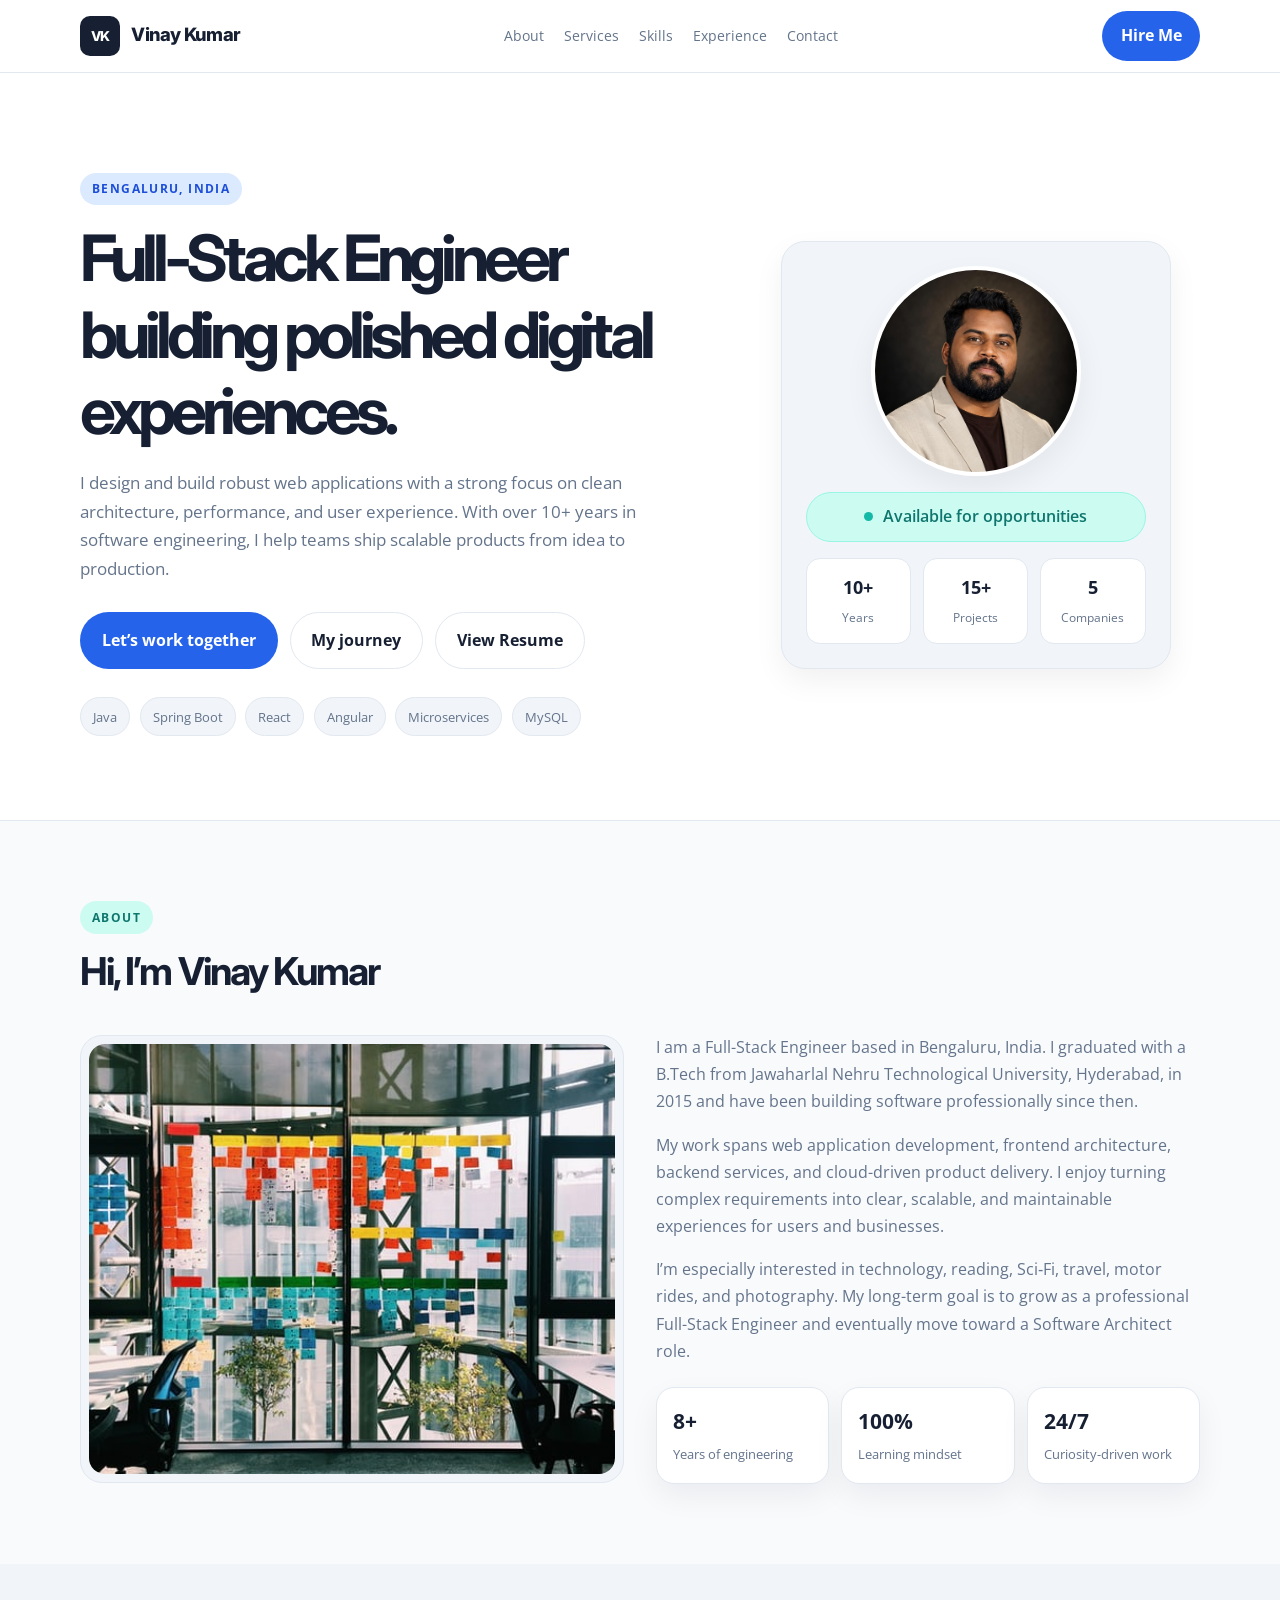
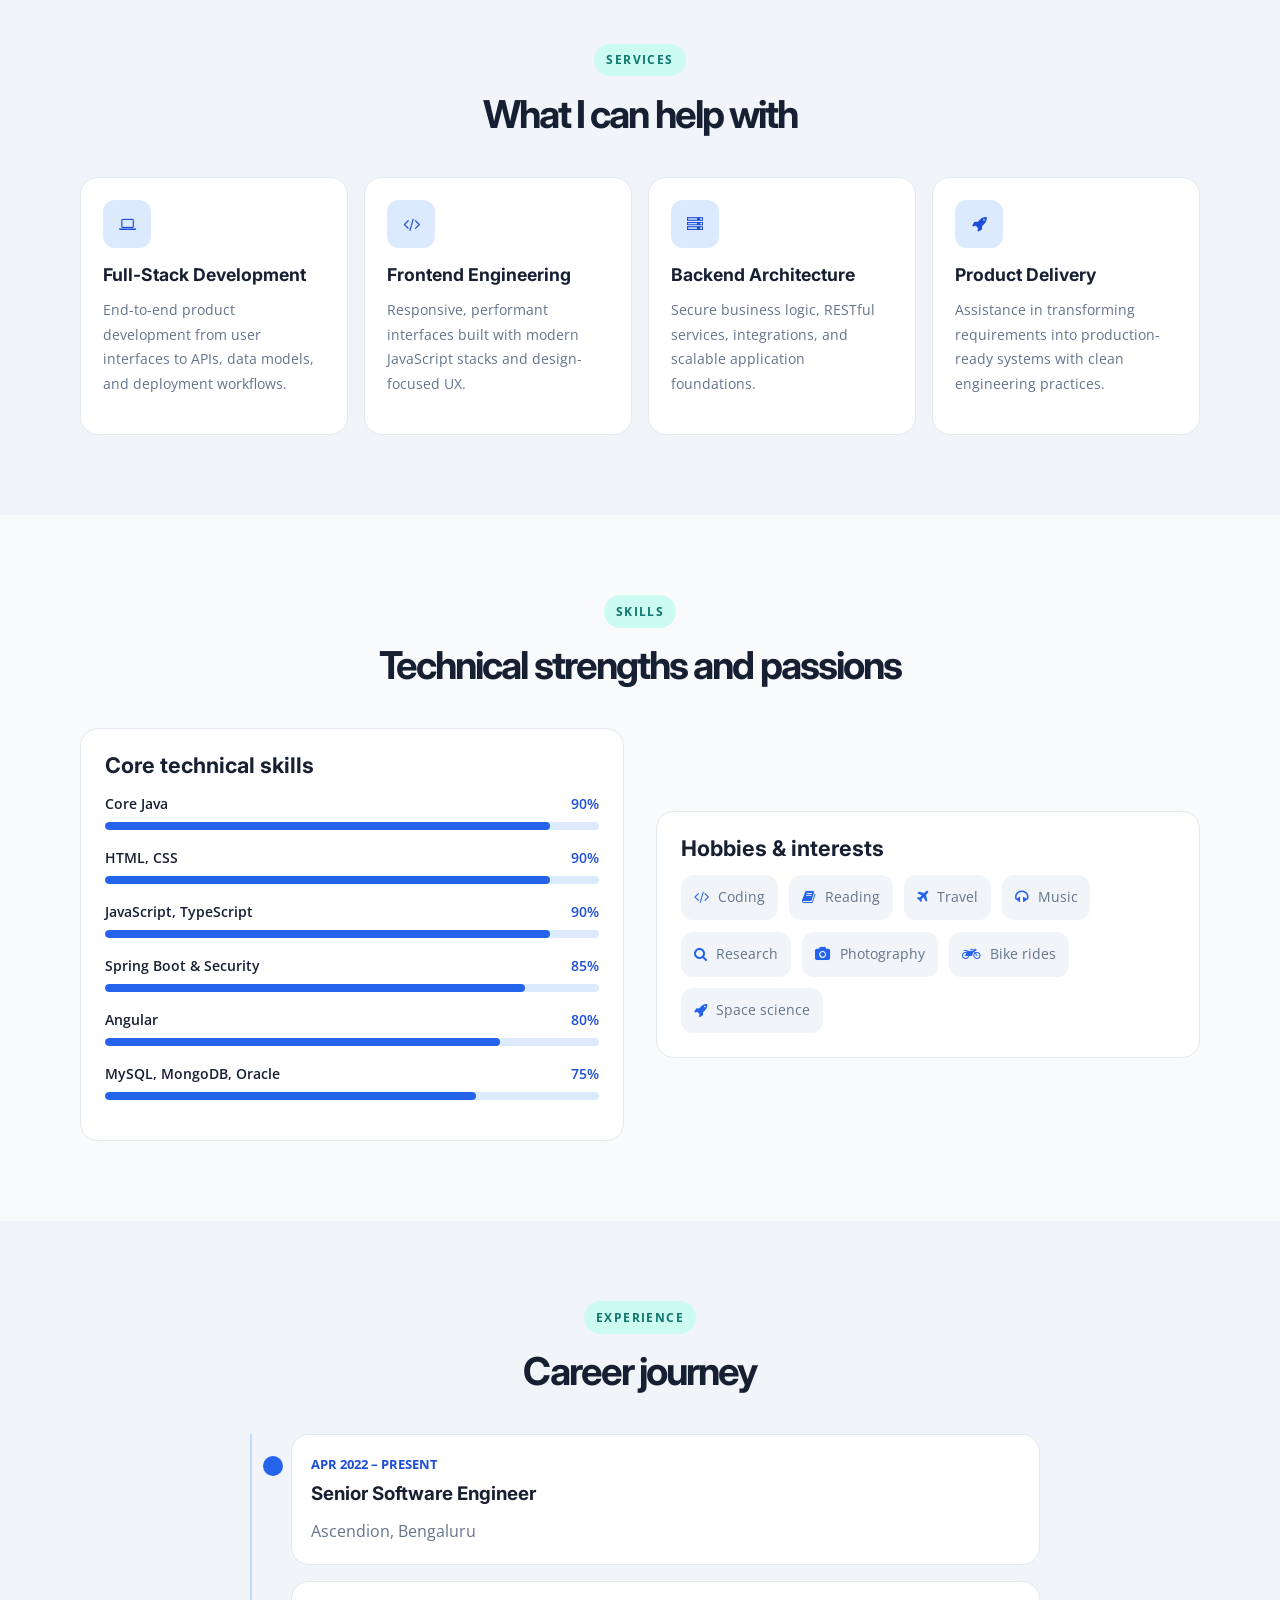
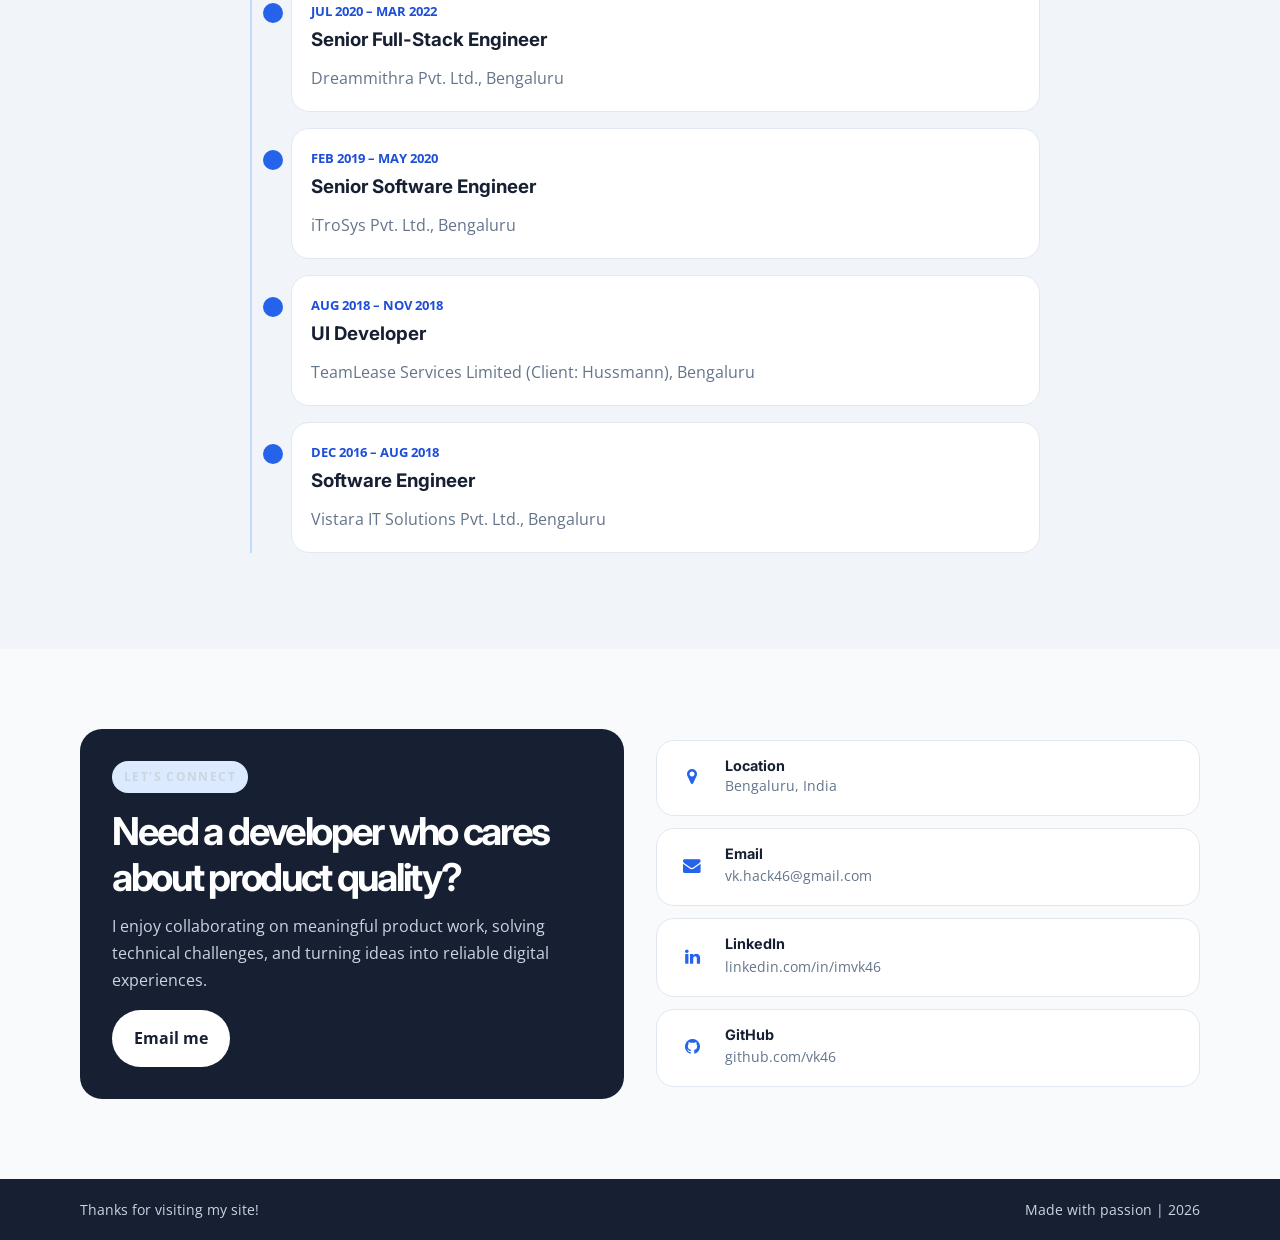
==== commit 28c51d6b: "Update resume link Open the hosted Google Drive resume in a new tab." ====
--- a/index.html
+++ b/index.html
@@ -47,7 +47,7 @@
                     <div class="hero-actions">
                         <a class="btn btn-primary" href="#contact">Let’s work together</a>
                         <a class="btn btn-secondary" href="#experience">My journey</a>
-                        <a class="btn btn-secondary" href="resume.html" download="Vinay-Kumar-Resume.html">Download Resume</a>
+                        <a class="btn btn-secondary" href="https://drive.google.com/file/d/116qLX8tFyprcihuaOVSpHZegTStgeqz9/view?usp=drive_link" target="_blank" rel="noopener noreferrer">View Resume</a>
                     </div>
 
                     <ul class="tech-tags" aria-label="Core technologies">
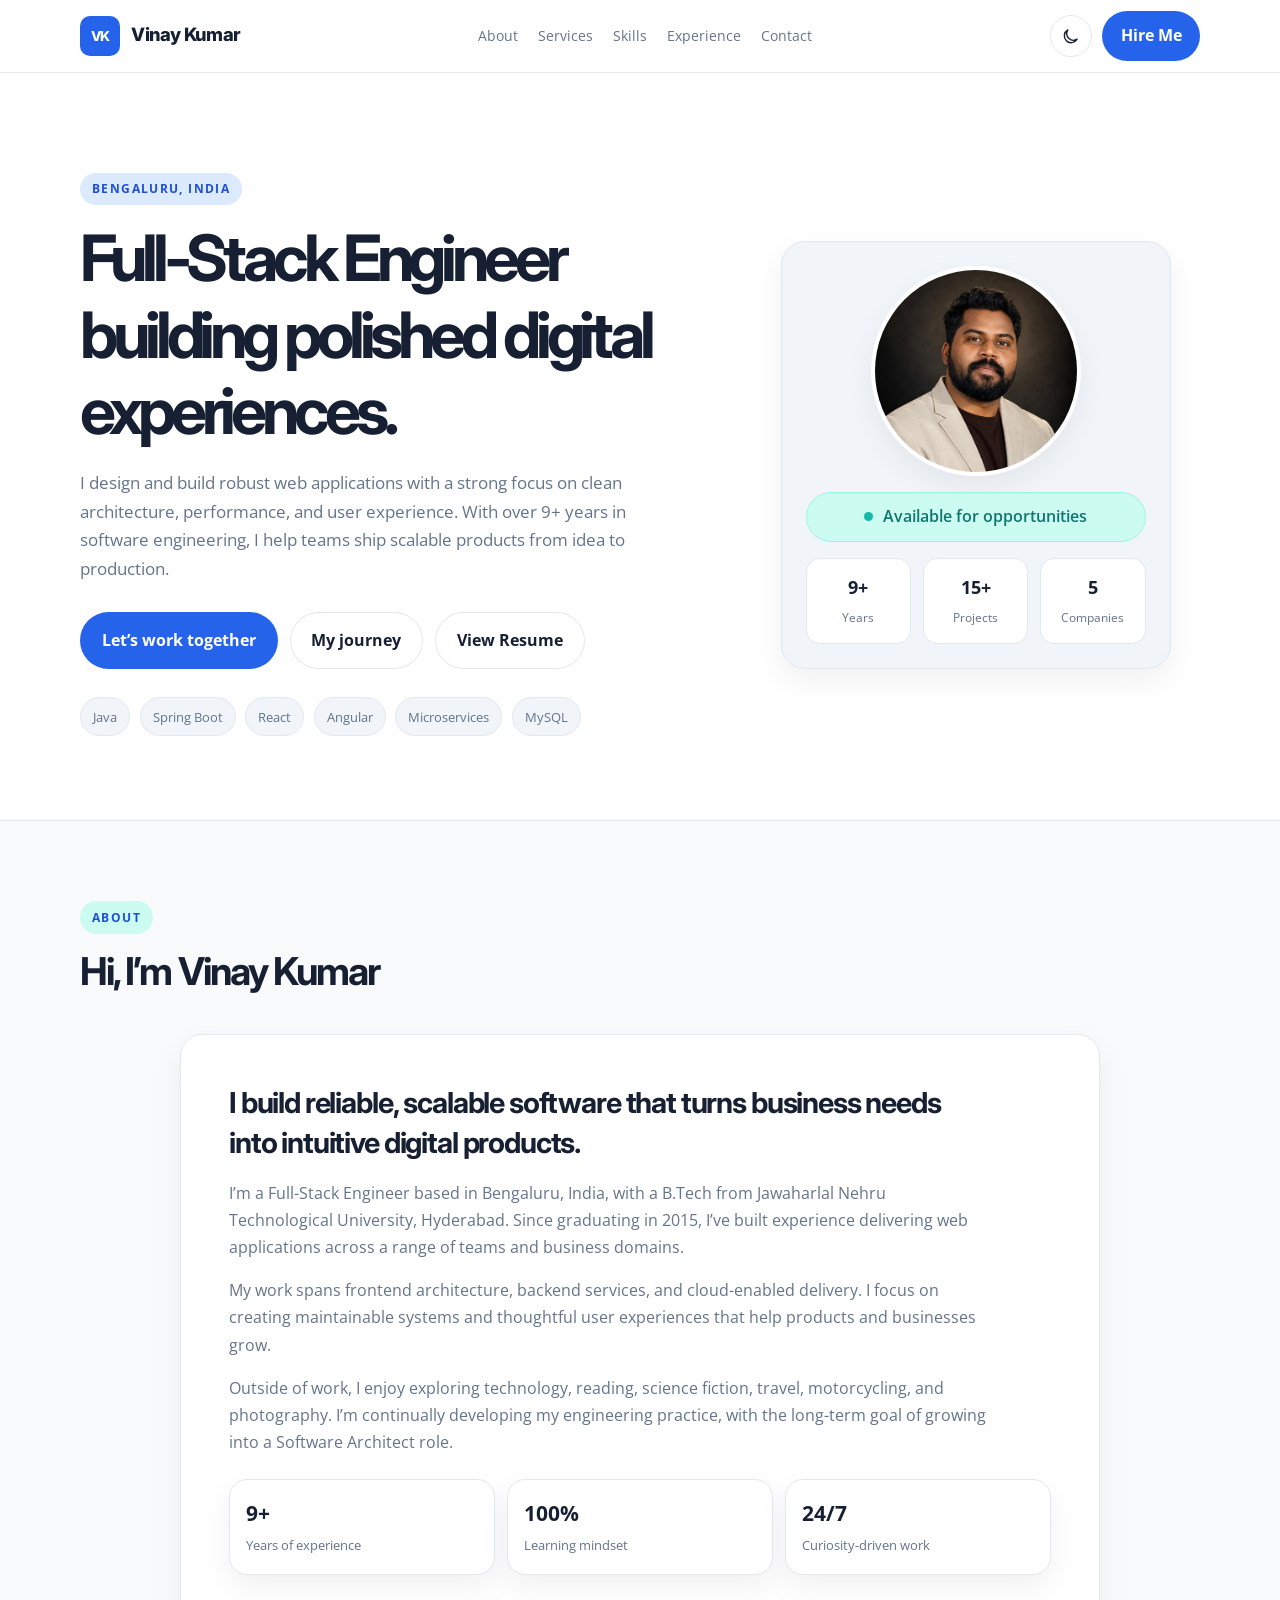
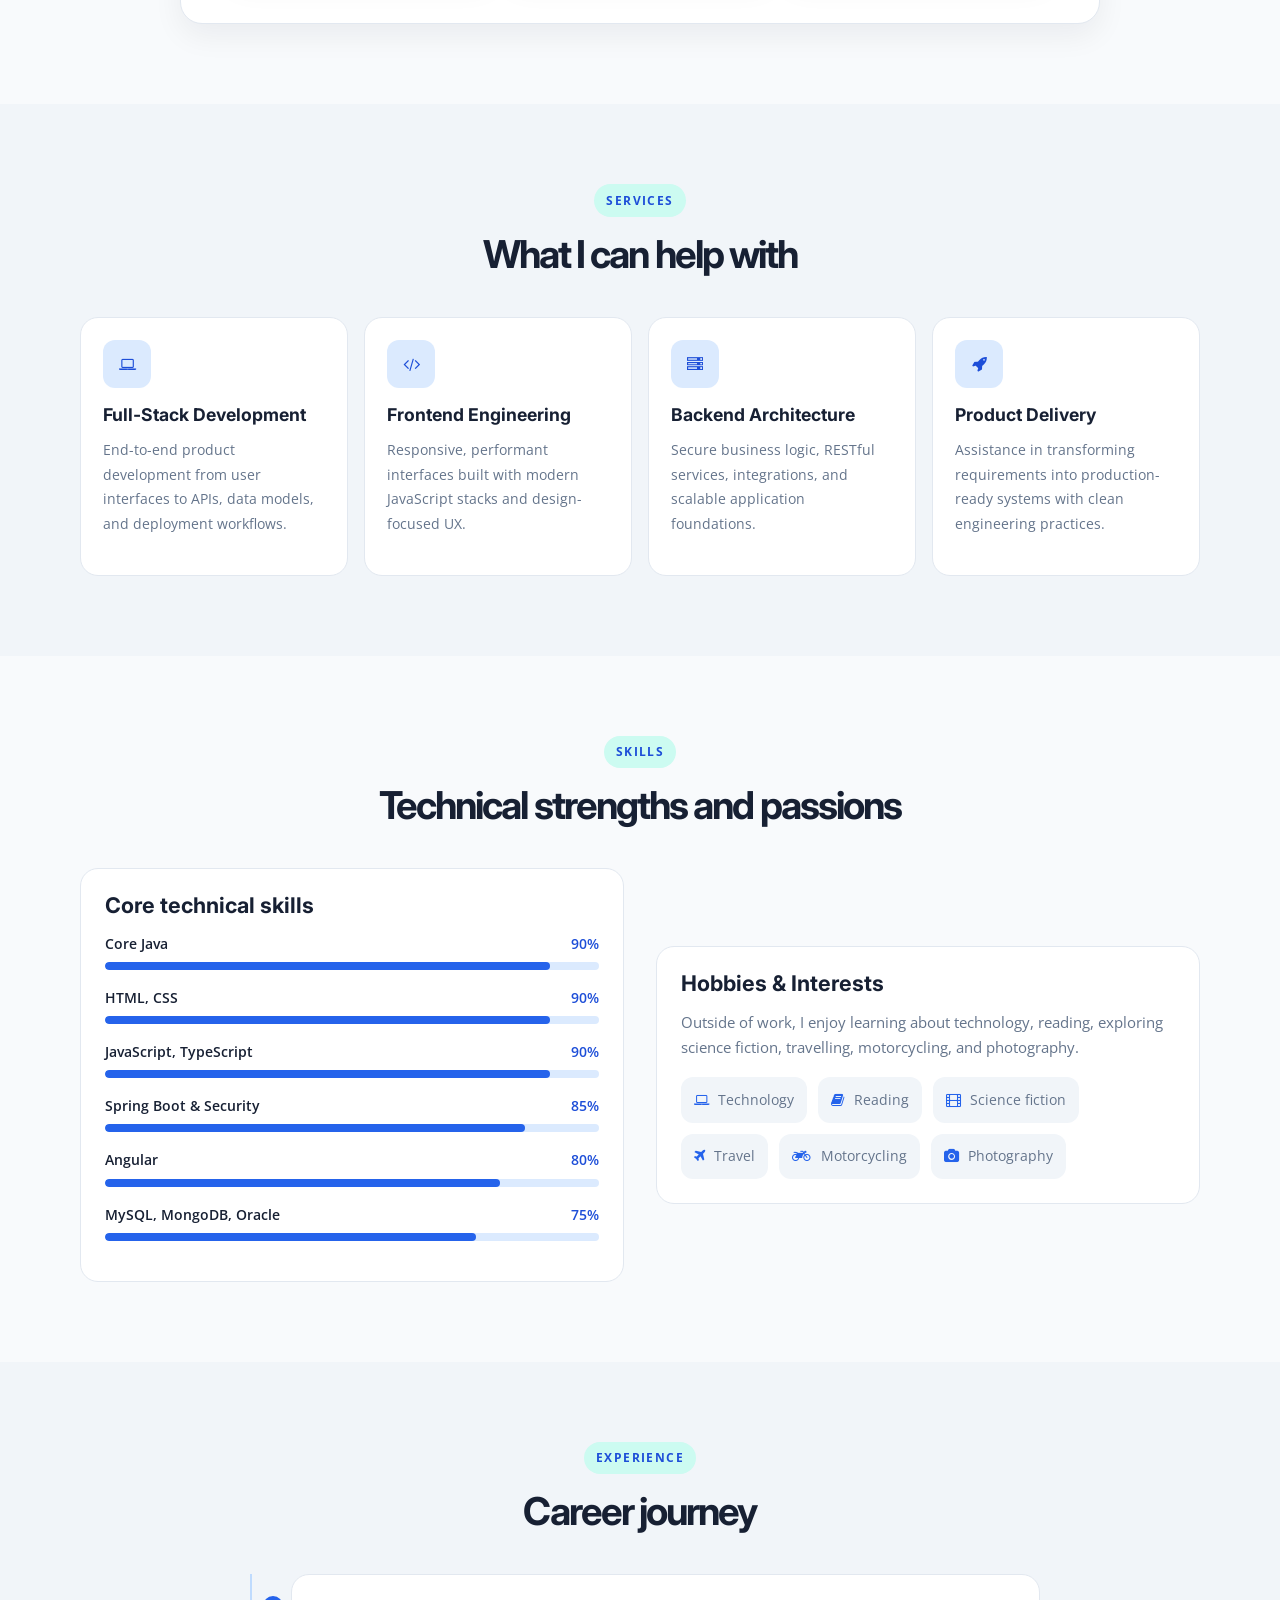
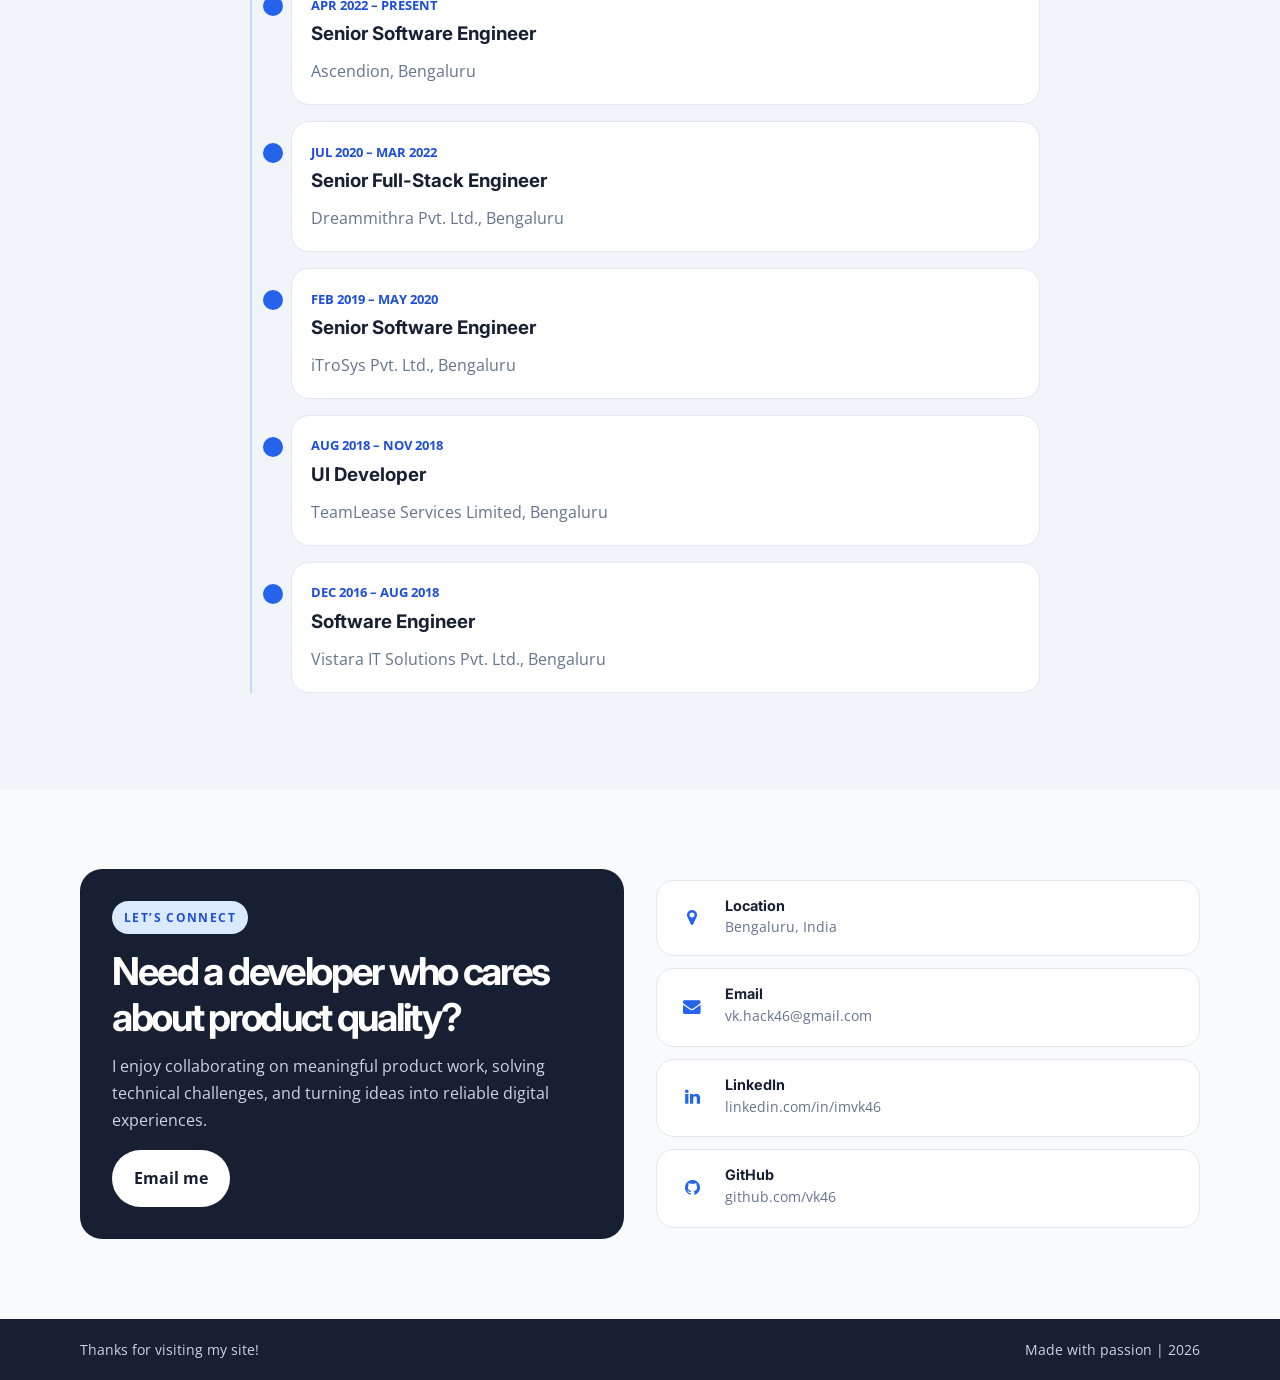
==== commit 14ea80a7: "Modernize portfolio interactions and content Add lightweight app-like navigation, theme, and scroll " ====
--- a/index.html
+++ b/index.html
@@ -4,23 +4,25 @@
     <meta charset="UTF-8" />
     <meta name="viewport" content="width=device-width, initial-scale=1.0" />
     <meta name="description" content="Vinay Kumar's portfolio showcasing experience, services, and technical skills." />
-    <meta name="theme-color" content="#0b1020" />
+    <meta name="theme-color" content="#ffffff" />
     <title>Vinay Kumar | Full-Stack Engineer</title>
     <link rel="icon" type="image/png" href="images/vk.jpg" />
     <link rel="preconnect" href="https://fonts.googleapis.com" />
     <link rel="preconnect" href="https://fonts.gstatic.com" crossorigin />
     <link href="https://fonts.googleapis.com/css2?family=Inter:wght@400;500;600;700;800;900&family=Open+Sans:wght@400;600;700&display=swap" rel="stylesheet" />
     <link rel="stylesheet" href="css/font-awesome.min.css" />
-    <link rel="stylesheet" href="css/style.css?v=modern-simple" />
+    <link rel="stylesheet" href="css/style.css?v=app-interactions" />
+    <script src="script/index.js" defer></script>
 </head>
 <body>
+    <div class="reading-progress" aria-hidden="true"><span></span></div>
     <header class="site-header">
         <div class="container nav-shell">
             <a href="#home" class="brand" aria-label="Vinay Kumar home">
                 <span>VK</span> Vinay Kumar
             </a>
 
-            <nav class="main-nav" aria-label="Main navigation">
+            <nav class="main-nav" id="main-navigation" aria-label="Main navigation">
                 <a href="#about">About</a>
                 <a href="#services">Services</a>
                 <a href="#skills">Skills</a>
@@ -28,7 +30,16 @@
                 <a href="#contact">Contact</a>
             </nav>
 
-            <a class="header-button" href="#contact">Hire Me</a>
+            <div class="nav-actions">
+                <button class="theme-toggle" type="button" aria-label="Switch to dark mode" title="Switch to dark mode" aria-pressed="false">
+                    <svg class="moon-icon" viewBox="0 0 24 24" aria-hidden="true"><path d="M20.3 15.4A8.5 8.5 0 0 1 8.6 3.7 8.6 8.6 0 1 0 20.3 15.4Z" /></svg>
+                    <svg class="sun-icon" viewBox="0 0 24 24" aria-hidden="true"><circle cx="12" cy="12" r="4" /><path d="M12 2v2m0 16v2M4.93 4.93l1.42 1.42m11.3 11.3 1.42 1.42M2 12h2m16 0h2M4.93 19.07l1.42-1.42m11.3-11.3 1.42-1.42" /></svg>
+                </button>
+                <button class="menu-toggle" type="button" aria-label="Open navigation menu" aria-controls="main-navigation" aria-expanded="false">
+                    <svg viewBox="0 0 24 24" aria-hidden="true"><path d="M4 7h16M4 12h16M4 17h16" /></svg>
+                </button>
+                <a class="header-button" href="#contact">Hire Me</a>
+            </div>
         </div>
     </header>
 
@@ -73,7 +84,7 @@
 
                         <div class="mini-stats">
                             <div>
-                                <strong class="total_experience">8+</strong>
+                                <strong class="total_experience">9+</strong>
                                 <span>Years</span>
                             </div>
                             <div>
@@ -97,32 +108,31 @@
                     <h2>Hi, I’m Vinay Kumar</h2>
                 </div>
 
-                <div class="about-grid">
-                    <div class="about-photo-card">
-                        <img src="images/code3.jpeg" alt="Developer working on code" />
-                    </div>
-
+                <div class="about-layout">
                     <div class="about-copy">
                         <p>
-                            I am a Full-Stack Engineer based in Bengaluru, India. I graduated with a B.Tech from
-                            Jawaharlal Nehru Technological University, Hyderabad, in 2015 and have been building
-                            software professionally since then.
-                        </p>
-                        <p>
-                            My work spans web application development, frontend architecture, backend services, and
-                            cloud-driven product delivery. I enjoy turning complex requirements into clear, scalable,
-                            and maintainable experiences for users and businesses.
-                        </p>
-                        <p>
-                            I’m especially interested in technology, reading, Sci‑Fi, travel, motor rides, and photography.
-                            My long-term goal is to grow as a professional Full-Stack Engineer and eventually move toward
-                            a Software Architect role.
+                            <strong class="about-lead">I build reliable, scalable software that turns business needs into intuitive digital products.</strong>
+                        </p>
+                        <p>
+                            I’m a Full-Stack Engineer based in Bengaluru, India, with a B.Tech from Jawaharlal
+                            Nehru Technological University, Hyderabad. Since graduating in 2015, I’ve built
+                            experience delivering web applications across a range of teams and business domains.
+                        </p>
+                        <p>
+                            My work spans frontend architecture, backend services, and cloud-enabled delivery. I focus
+                            on creating maintainable systems and thoughtful user experiences that help products and
+                            businesses grow.
+                        </p>
+                        <p>
+                            Outside of work, I enjoy exploring technology, reading, science fiction, travel,
+                            motorcycling, and photography. I’m continually developing my engineering practice, with
+                            the long-term goal of growing into a Software Architect role.
                         </p>
 
                         <div class="stat-blocks">
                             <div class="stat-box">
-                                <strong>8+</strong>
-                                <span>Years of engineering</span>
+                                <strong class="total_experience">9+</strong>
+                                <span>Years of experience</span>
                             </div>
                             <div class="stat-box">
                                 <strong>100%</strong>
@@ -236,16 +246,15 @@
                     </div>
 
                     <div class="glass-panel">
-                        <h3>Hobbies &amp; interests</h3>
+                        <h3>Hobbies &amp; Interests</h3>
+                        <p class="hobbies-intro">Outside of work, I enjoy learning about technology, reading, exploring science fiction, travelling, motorcycling, and photography.</p>
                         <ul class="hobby-list">
-                            <li><i class="fa fa-code"></i> Coding</li>
+                            <li><i class="fa fa-laptop"></i> Technology</li>
                             <li><i class="fa fa-book"></i> Reading</li>
+                            <li><i class="fa fa-film"></i> Science fiction</li>
                             <li><i class="fa fa-plane"></i> Travel</li>
-                            <li><i class="fa fa-headphones"></i> Music</li>
-                            <li><i class="fa fa-search"></i> Research</li>
+                            <li><i class="fa fa-motorcycle"></i> Motorcycling</li>
                             <li><i class="fa fa-camera"></i> Photography</li>
-                            <li><i class="fa fa-motorcycle"></i> Bike rides</li>
-                            <li><i class="fa fa-rocket"></i> Space science</li>
                         </ul>
                     </div>
                 </div>
@@ -288,7 +297,7 @@
                         <div class="timeline-card">
                             <p class="time-range">Aug 2018 – Nov 2018</p>
                             <h3>UI Developer</h3>
-                            <p class="company">TeamLease Services Limited (Client: Hussmann), Bengaluru</p>
+                            <p class="company">TeamLease Services Limited, Bengaluru</p>
                         </div>
                     </article>
 
@@ -358,7 +367,8 @@
         </div>
     </footer>
 
-    <script src="js/jquery-3.5.0.min.js"></script>
-    <script src="script/index.js"></script>
+    <button class="back-to-top" type="button" aria-label="Back to top" title="Back to top">
+        <svg viewBox="0 0 24 24" aria-hidden="true"><path d="m6 14 6-6 6 6" /></svg>
+    </button>
 </body>
 </html>
--- a/css/style.css
+++ b/css/style.css
@@ -40,7 +40,7 @@
     padding: .4rem .75rem;
     border-radius: 999px;
     background: #dbeafe;
-    color: var(--blue-dark);
+    color: var(--blue-dark) !important;
     font-size: .72rem;
     font-weight: 700;
     letter-spacing: .12em;
@@ -77,7 +77,7 @@
     height: 40px;
     margin-right: .5rem;
     border-radius: 10px;
-    background: var(--ink);
+    background: var(--blue);
     color: #fff;
     font-size: .85rem;
 }
@@ -122,7 +122,7 @@
 .btn-primary { background: var(--blue); color: #fff; }
 .btn-primary:hover { background: var(--blue-dark); }
 .btn-secondary { border-color: var(--line); background: var(--surface); color: var(--ink); }
-.btn-light { background: #fff; color: var(--ink); }
+.btn-light { background: #fff; color: #172033; }
 .tech-tags {
     display: flex;
     flex-wrap: wrap;
@@ -194,20 +194,31 @@
 .mini-stats strong { display: block; font-size: 1.15rem; }
 .mini-stats span { color: var(--muted); font-size: .75rem; }
 
-.about-grid, .skills-grid, .contact-wrap {
+.skills-grid, .contact-wrap {
     display: grid;
     grid-template-columns: 1fr 1fr;
     gap: 2rem;
     align-items: center;
 }
-.about-photo-card {
-    padding: .5rem;
+.about-layout {
+    max-width: 920px;
+    margin: 0 auto;
+}
+.about-copy {
+    padding: clamp(1.5rem, 4vw, 3rem);
     border: 1px solid var(--line);
     border-radius: 22px;
-    background: var(--soft);
-}
-.about-photo-card img { width: 100%; height: 430px; border-radius: 16px; object-fit: cover; }
-.about-copy p { font-size: 1rem; }
+    background: var(--surface);
+    box-shadow: var(--shadow);
+}
+.about-copy p { max-width: 760px; font-size: 1rem; }
+.about-copy .about-lead {
+    display: block;
+    margin-bottom: .3rem;
+    color: var(--ink);
+    font: 700 clamp(1.35rem, 2.5vw, 1.8rem)/1.4 "Inter", sans-serif;
+    letter-spacing: -.04em;
+}
 .stat-blocks { display: grid; grid-template-columns: repeat(3, 1fr); gap: .75rem; margin-top: 1.4rem; }
 .stat-box, .service-card, .glass-panel, .timeline-card, .contact-card {
     border: 1px solid var(--line);
@@ -237,6 +248,7 @@
 
 .glass-panel { padding: 1.5rem; box-shadow: none; }
 .glass-panel h3 { font-size: 1.35rem; }
+.hobbies-intro { margin-bottom: 1.1rem; font-size: .92rem; }
 .skill-row { margin-bottom: 1rem; }
 .skill-labels { display: flex; justify-content: space-between; margin-bottom: .35rem; font-weight: 600; font-size: .9rem; }
 .skill-labels span:last-child { color: var(--blue-dark); }
@@ -281,6 +293,98 @@
 .footer-shell { display: flex; justify-content: space-between; gap: 1rem; flex-wrap: wrap; }
 .footer-shell p { margin: 0; color: inherit; font-size: .85rem; }
 
+.reading-progress {
+    position: fixed;
+    inset: 0 0 auto;
+    z-index: 20;
+    height: 3px;
+    pointer-events: none;
+}
+.reading-progress span {
+    display: block;
+    width: 100%;
+    height: 100%;
+    background: var(--blue);
+    transform-origin: left;
+}
+.nav-actions { display: flex; align-items: center; gap: .65rem; }
+.theme-toggle, .menu-toggle, .back-to-top {
+    display: inline-flex;
+    align-items: center;
+    justify-content: center;
+    width: 42px;
+    height: 42px;
+    padding: 0;
+    border: 1px solid var(--line);
+    border-radius: 50%;
+    background: var(--surface);
+    color: var(--ink);
+    cursor: pointer;
+}
+.theme-toggle svg, .menu-toggle svg, .back-to-top svg {
+    width: 19px;
+    height: 19px;
+    fill: none;
+    stroke: currentColor;
+    stroke-linecap: round;
+    stroke-linejoin: round;
+    stroke-width: 1.8;
+}
+.sun-icon, [data-theme="dark"] .moon-icon { display: none; }
+[data-theme="dark"] .sun-icon { display: block; }
+.menu-toggle { display: none; }
+.main-nav a[aria-current="location"] { color: var(--blue-dark); }
+.back-to-top {
+    position: fixed;
+    right: 1.25rem;
+    bottom: 1.25rem;
+    z-index: 9;
+    opacity: 0;
+    visibility: hidden;
+    transform: translateY(8px);
+    box-shadow: var(--shadow);
+    transition: opacity .2s ease, visibility .2s ease, transform .2s ease;
+}
+.back-to-top.is-visible { opacity: 1; visibility: visible; transform: translateY(0); }
+.reveal {
+    opacity: 0;
+    transform: translateY(16px);
+    transition: opacity .55s ease, transform .55s ease;
+}
+.reveal.is-visible { opacity: 1; transform: translateY(0); }
+html.js-ready .main-nav a, html.js-ready .btn, html.js-ready .service-card,
+html.js-ready .theme-toggle, html.js-ready .menu-toggle, html.js-ready .back-to-top {
+    -webkit-tap-highlight-color: transparent;
+}
+button:focus-visible, a:focus-visible {
+    outline: 3px solid var(--blue);
+    outline-offset: 3px;
+}
+
+body[data-theme="dark"] {
+    --page: #0b1220;
+    --surface: #111b2e;
+    --soft: #0f1a2d;
+    --ink: #e5edf8;
+    --muted: #a4b1c6;
+    --line: #26354b;
+    --blue: #7aa2ff;
+    --blue-dark: #a8c0ff;
+    --teal: #5eead4;
+    --shadow: 0 12px 30px rgba(0, 0, 0, .2);
+}
+body[data-theme="dark"] .site-header { background: rgba(17, 27, 46, .94); }
+body[data-theme="dark"] .brand span { background: var(--blue); }
+body[data-theme="dark"] .btn-light { color: #172033; }
+body[data-theme="dark"] .eyebrow { background: #1d3157; color: var(--blue-dark) !important; }
+body[data-theme="dark"] .eyebrow.accent-dark { background: #123a3a; color: var(--teal); }
+body[data-theme="dark"] .icon-wrap { background: #1d3157; color: var(--blue-dark); }
+body[data-theme="dark"] .progress { background: #26354b; }
+body[data-theme="dark"] .hobby-list li { background: #17243a; }
+body[data-theme="dark"] .timeline::before { background: #345078; }
+body[data-theme="dark"] .timeline-item::before { border-color: var(--soft); }
+.contact-panel, .site-footer { background: #172033; }
+
 @media (max-width: 980px) {
     .hero-grid { grid-template-columns: 1fr; gap: 2rem; }
     .hero-copy { text-align: center; }
@@ -289,12 +393,31 @@
     .services-grid { grid-template-columns: repeat(2, 1fr); }
 }
 @media (max-width: 700px) {
-    .nav-shell { flex-wrap: wrap; justify-content: center; padding: .75rem 0; }
-    .main-nav { justify-content: center; gap: .7rem 1rem; order: 3; width: 100%; }
+    .nav-shell { flex-wrap: wrap; justify-content: space-between; padding: .65rem 0; }
+    .main-nav {
+        display: none;
+        order: 3;
+        width: 100%;
+        padding: .65rem 0 .3rem;
+        border-top: 1px solid var(--line);
+    }
+    .main-nav.is-open { display: flex; }
+    .main-nav a { padding: .35rem .15rem; }
+    .nav-actions { margin-left: auto; }
+    .menu-toggle { display: inline-flex; }
     .header-button { display: none; }
     .hero { padding: 72px 0; }
-    .about-grid, .skills-grid, .contact-wrap, .services-grid { grid-template-columns: 1fr; }
+    .skills-grid, .contact-wrap, .services-grid { grid-template-columns: 1fr; }
     .section { padding: 64px 0; }
     .stat-blocks { grid-template-columns: 1fr; }
     .footer-shell { justify-content: center; text-align: center; }
 }
+@media (prefers-reduced-motion: reduce) {
+    *, *::before, *::after {
+        scroll-behavior: auto !important;
+        animation-duration: .01ms !important;
+        animation-iteration-count: 1 !important;
+        transition-duration: .01ms !important;
+    }
+    .reveal { opacity: 1; transform: none; }
+}
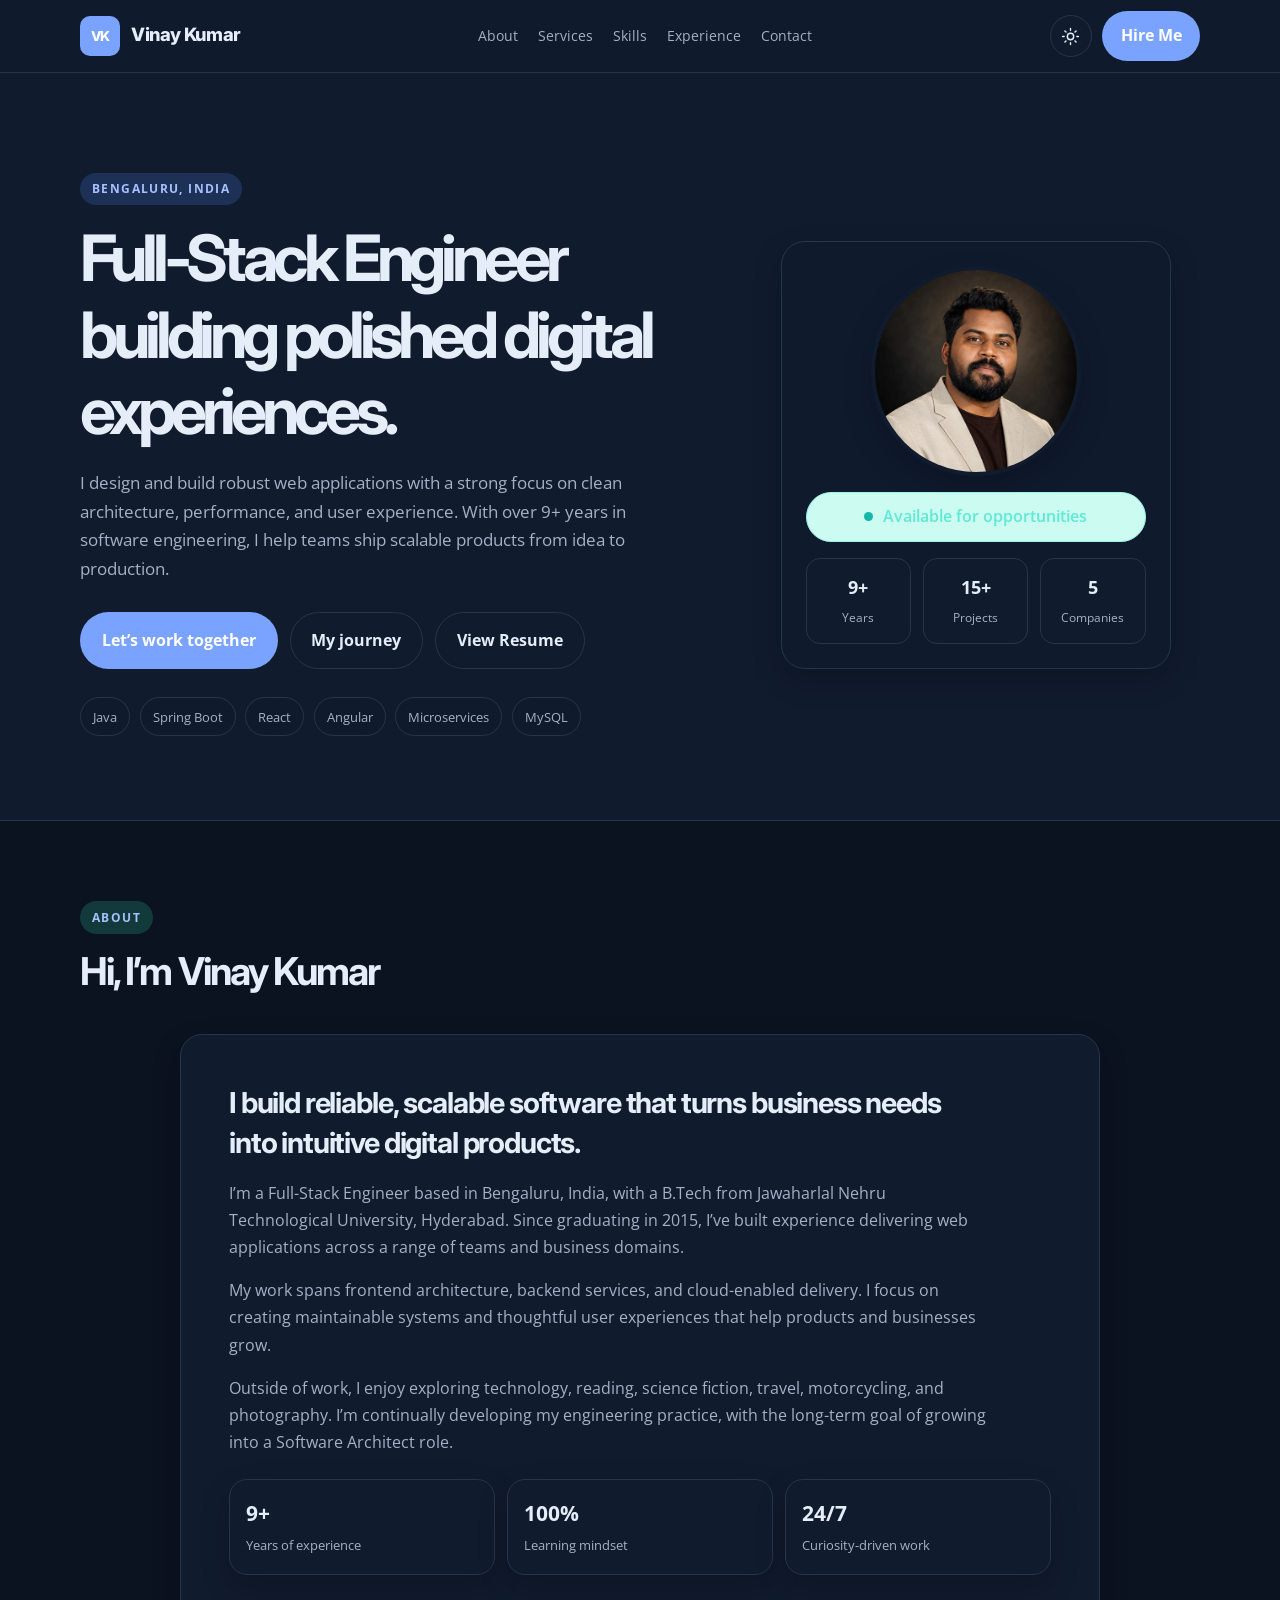
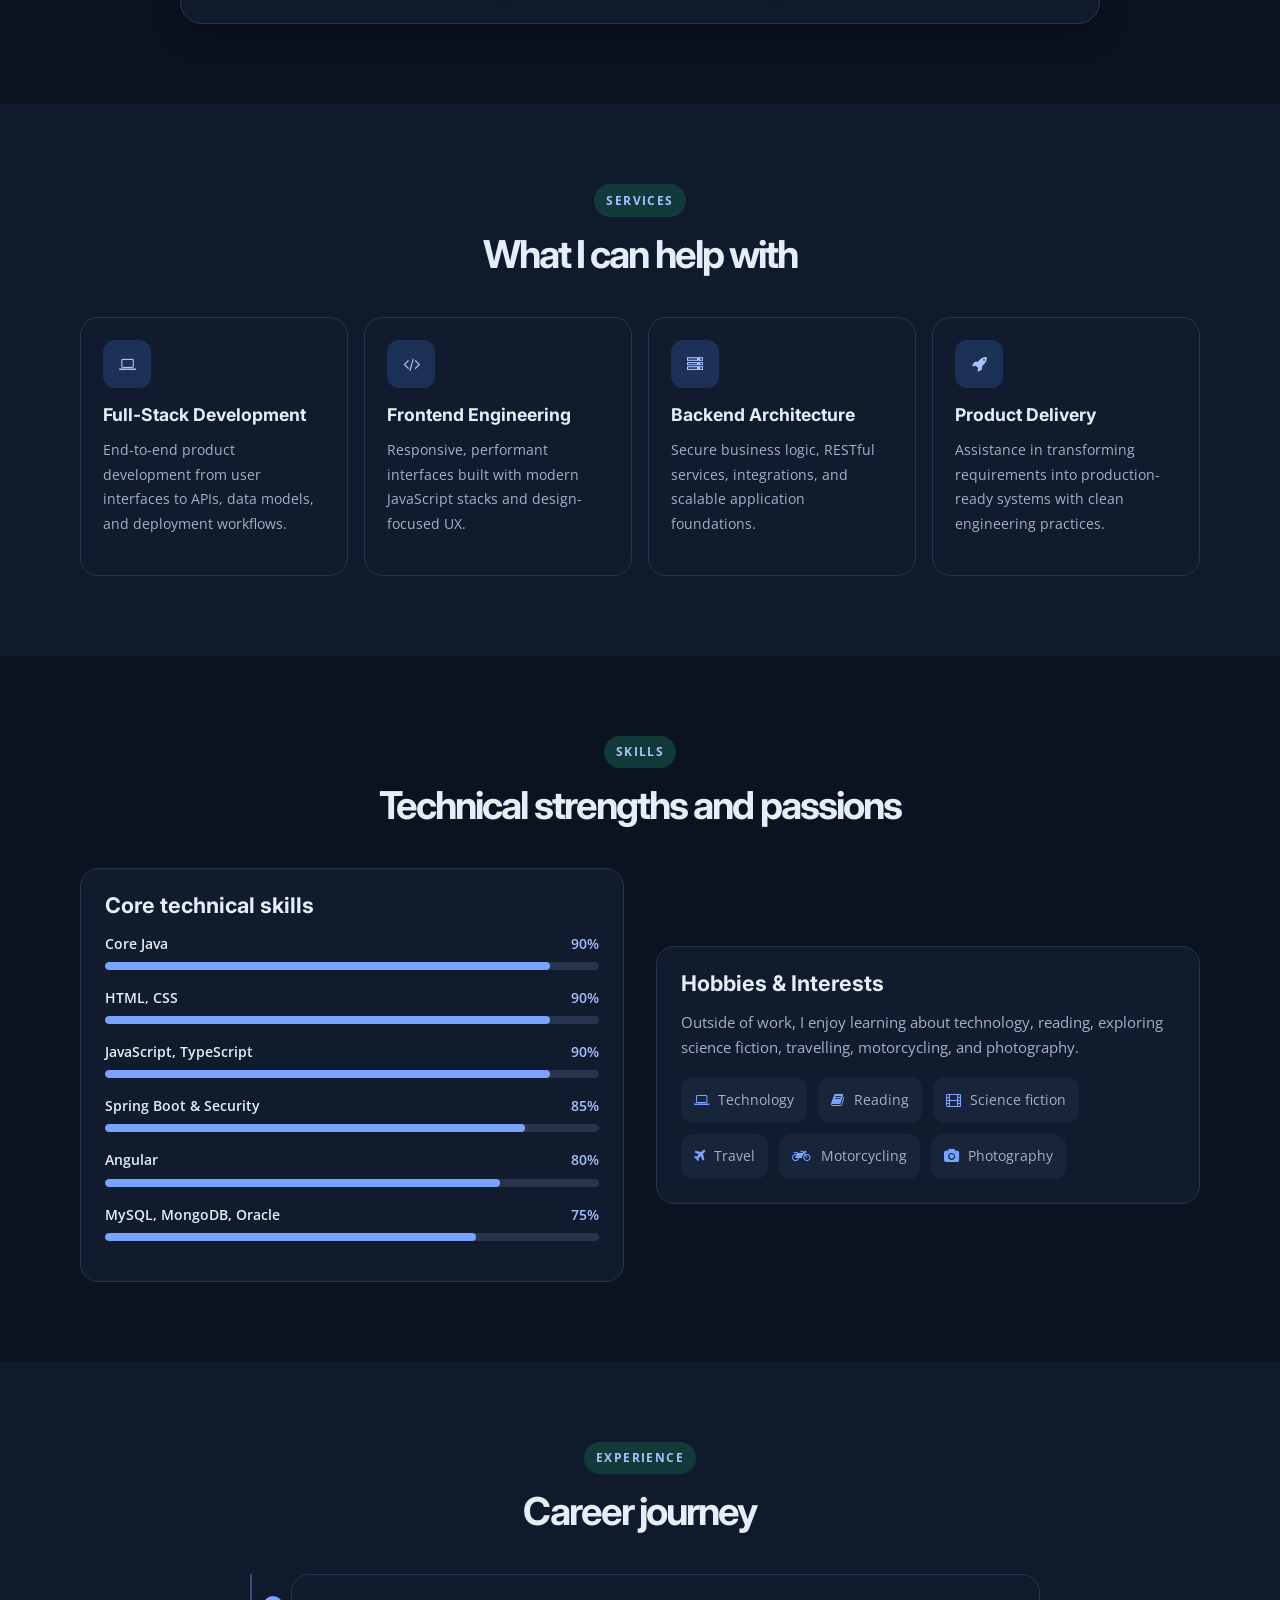
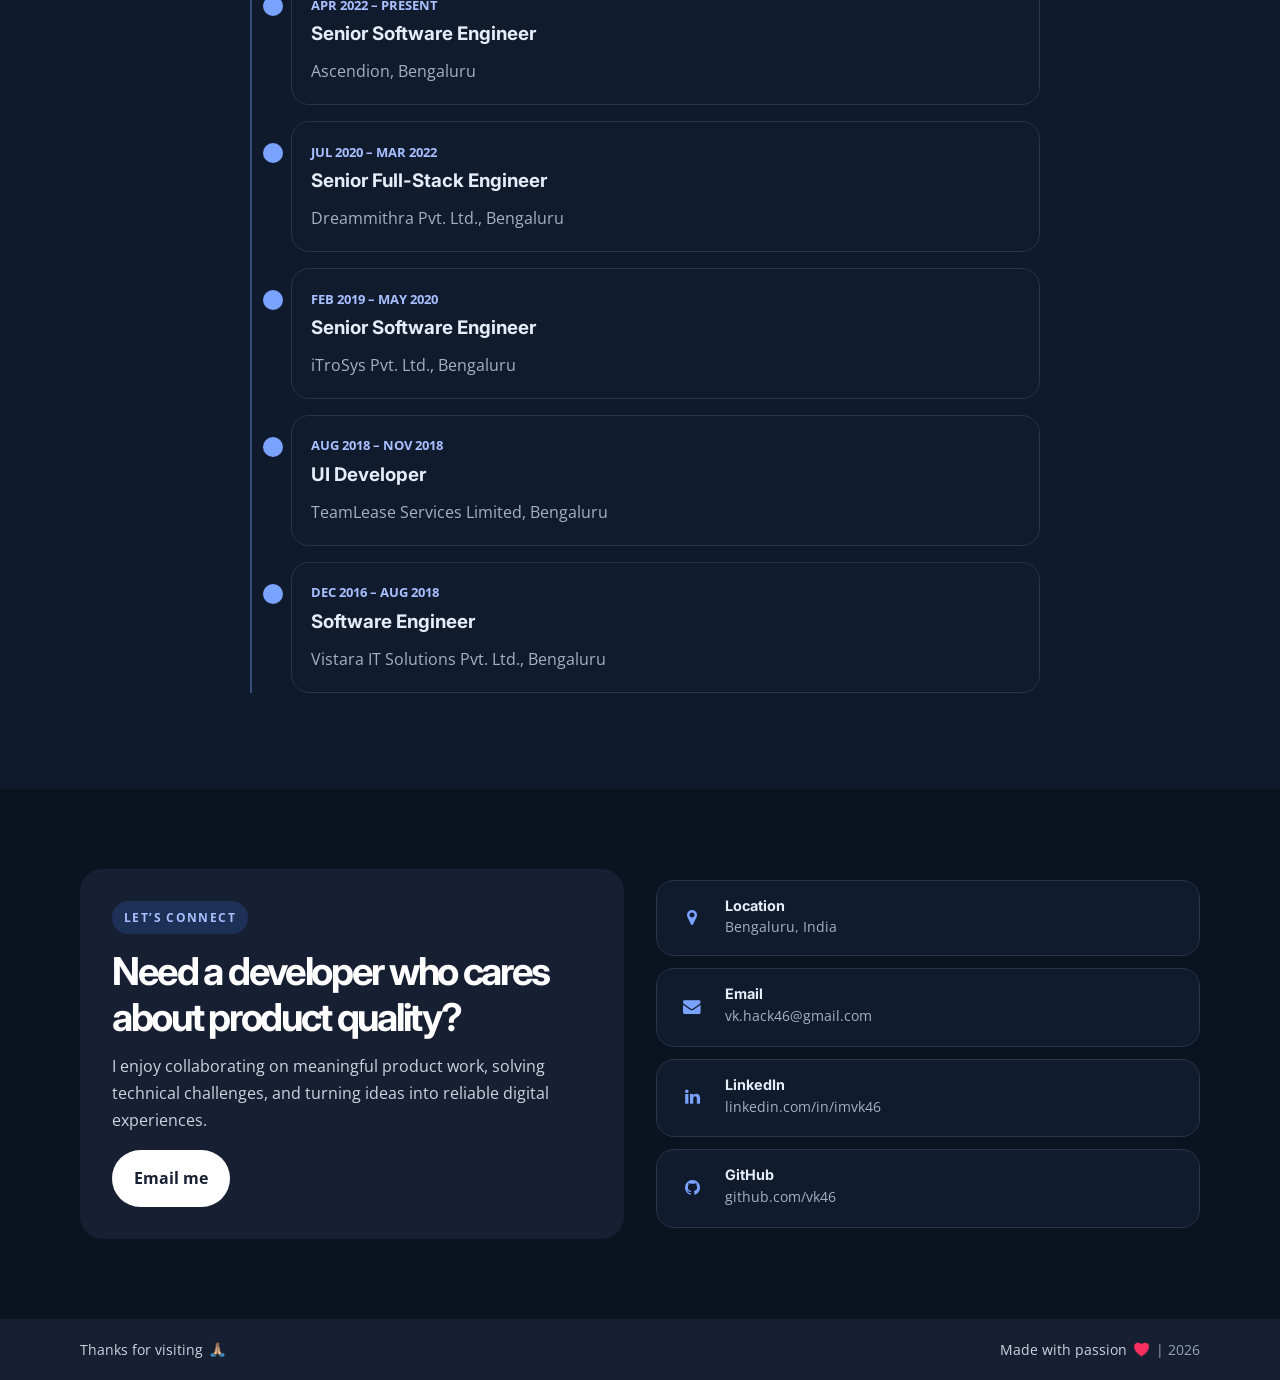
==== commit ca46ee8f: "Polish portfolio footer and clean unused images Set dark mode as the first-visit default, add footer" ====
--- a/index.html
+++ b/index.html
@@ -4,7 +4,7 @@
     <meta charset="UTF-8" />
     <meta name="viewport" content="width=device-width, initial-scale=1.0" />
     <meta name="description" content="Vinay Kumar's portfolio showcasing experience, services, and technical skills." />
-    <meta name="theme-color" content="#ffffff" />
+    <meta name="theme-color" content="#0b1220" />
     <title>Vinay Kumar | Full-Stack Engineer</title>
     <link rel="icon" type="image/png" href="images/vk.jpg" />
     <link rel="preconnect" href="https://fonts.googleapis.com" />
@@ -14,7 +14,7 @@
     <link rel="stylesheet" href="css/style.css?v=app-interactions" />
     <script src="script/index.js" defer></script>
 </head>
-<body>
+<body data-theme="dark">
     <div class="reading-progress" aria-hidden="true"><span></span></div>
     <header class="site-header">
         <div class="container nav-shell">
@@ -362,8 +362,15 @@
 
     <footer class="site-footer">
         <div class="container footer-shell">
-            <p>Thanks for visiting my site!</p>
-            <p>Made with passion | <span id="footer-year"></span></p>
+            <p class="footer-message">
+                <span>Thanks for visiting</span>
+                <img class="footer-image" src="images/thank-you.png" alt="" />
+            </p>
+            <p class="footer-message">
+                <span>Made with passion</span>
+                <img class="footer-image" src="images/heart-992_32.png" alt="" />
+                <span class="footer-year">| <span id="footer-year"></span></span>
+            </p>
         </div>
     </footer>
 
--- a/css/style.css
+++ b/css/style.css
@@ -292,6 +292,15 @@
 .site-footer { padding: 1.2rem 0; background: var(--ink); color: #cbd5e1; }
 .footer-shell { display: flex; justify-content: space-between; gap: 1rem; flex-wrap: wrap; }
 .footer-shell p { margin: 0; color: inherit; font-size: .85rem; }
+.footer-message { display: inline-flex; align-items: center; gap: .45rem; }
+.footer-image {
+    display: block;
+    width: 15px;
+    height: 15px;
+    flex: 0 0 auto;
+    object-fit: contain;
+}
+.footer-year { color: #94a3b8; }
 
 .reading-progress {
     position: fixed;
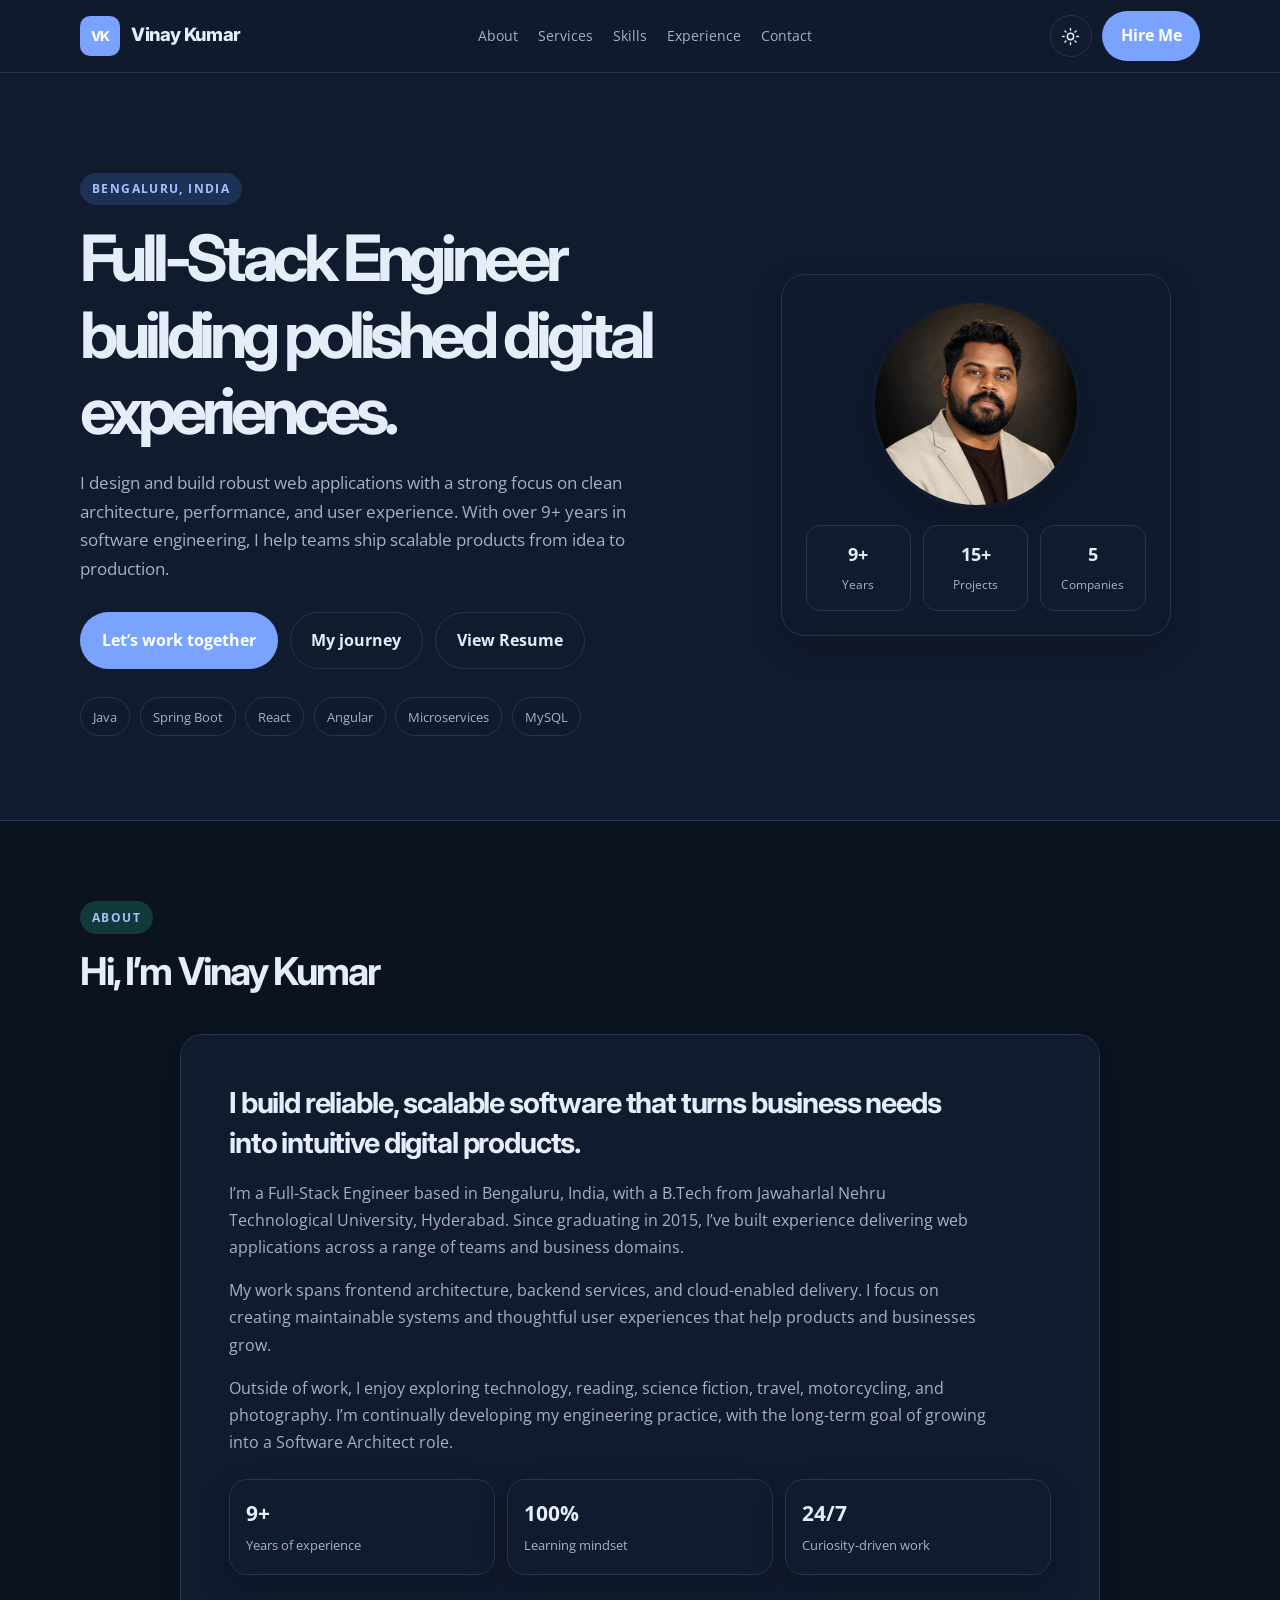
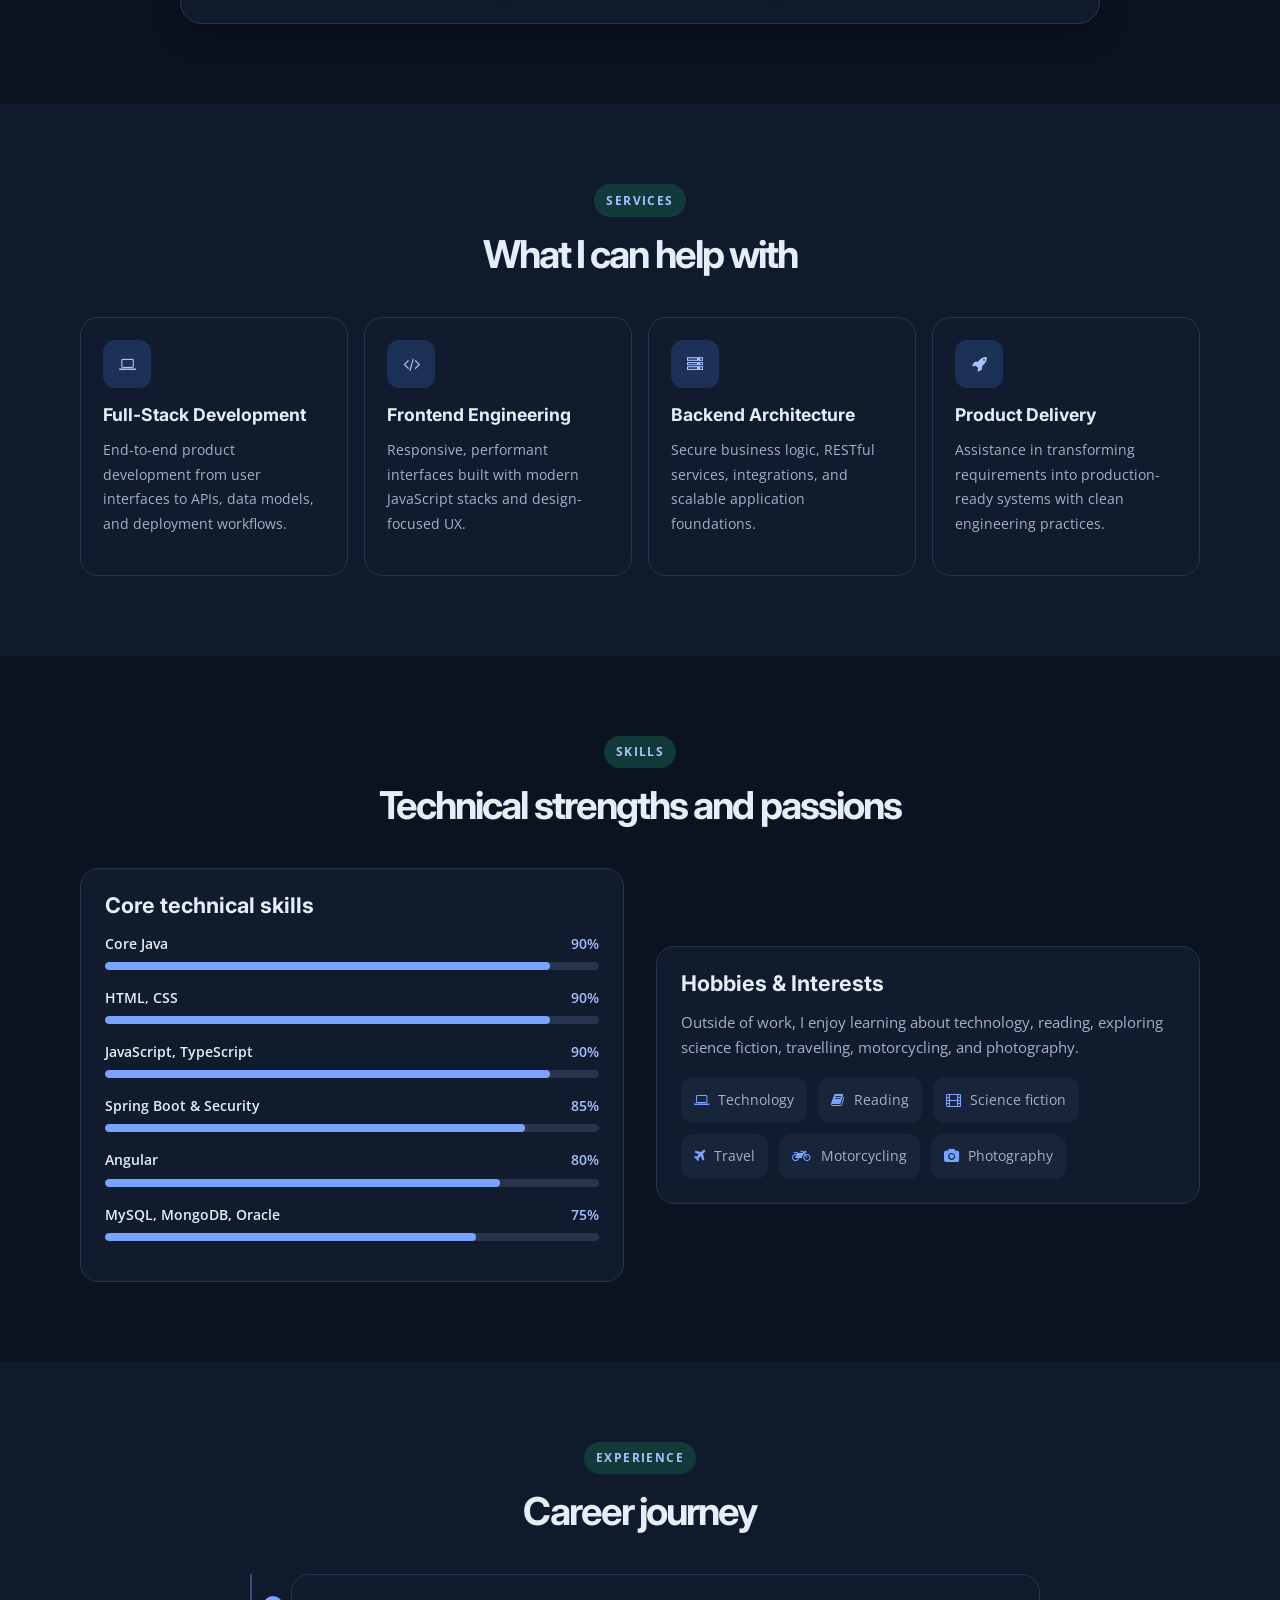
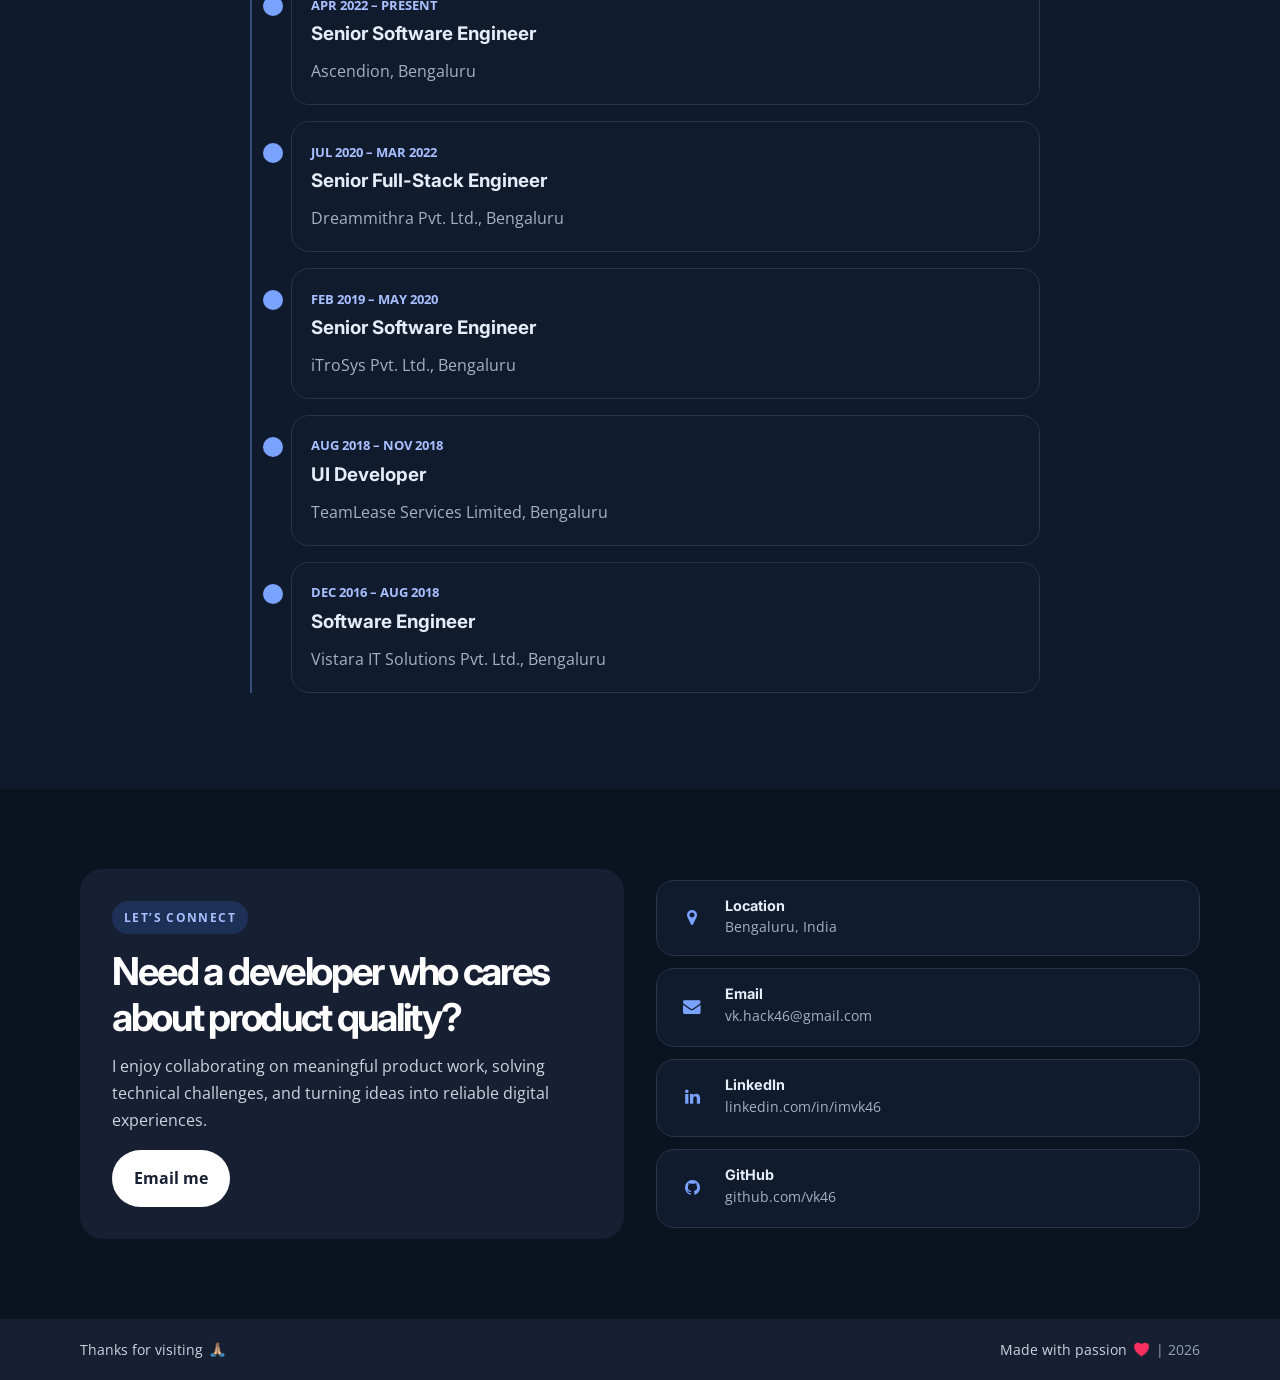
==== commit e0fb7816: "Update index.html to improve content layout" ====
--- a/index.html
+++ b/index.html
@@ -77,10 +77,10 @@
                             <img src="images/about.jpg" alt="Vinay Kumar" />
                         </div>
 
-                        <div class="presence-badge">
+                        <!-- <div class="presence-badge">
                             <span class="dot"></span>
                             Available for opportunities
-                        </div>
+                        </div> -->
 
                         <div class="mini-stats">
                             <div>
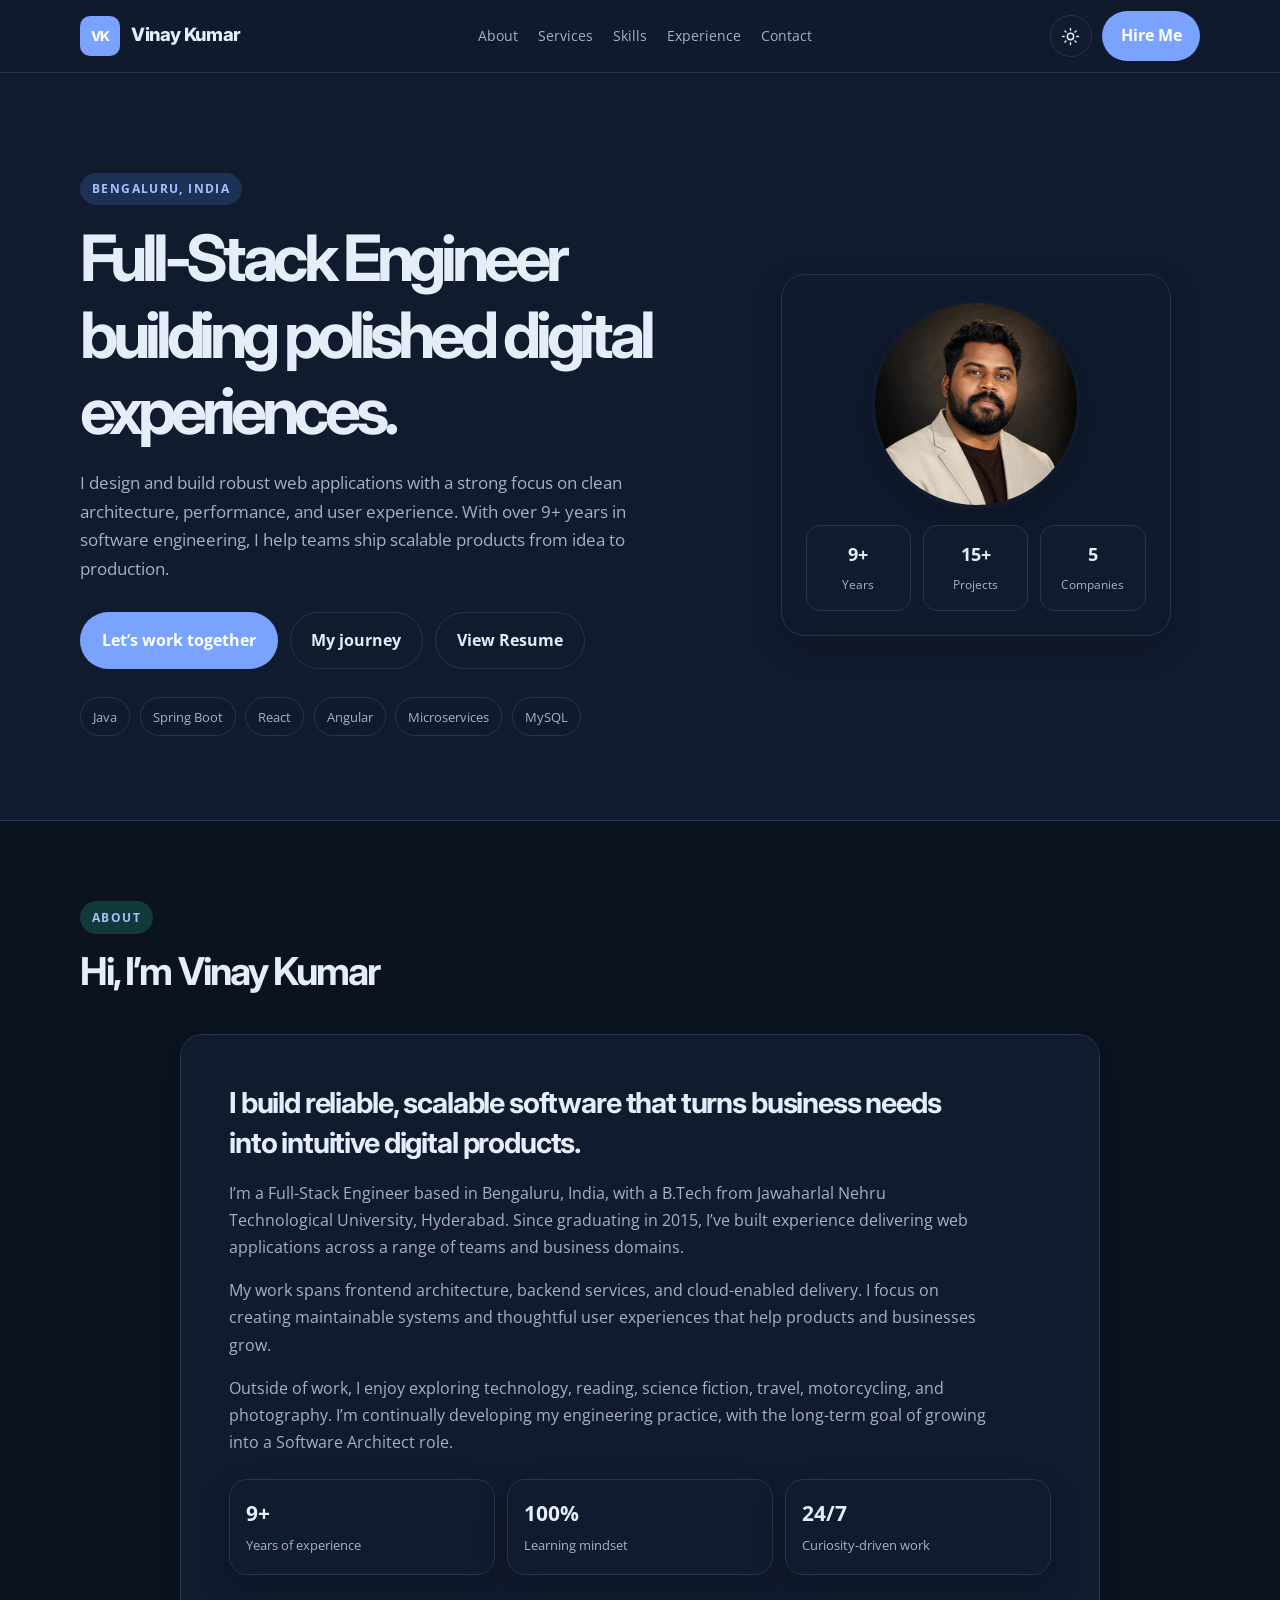
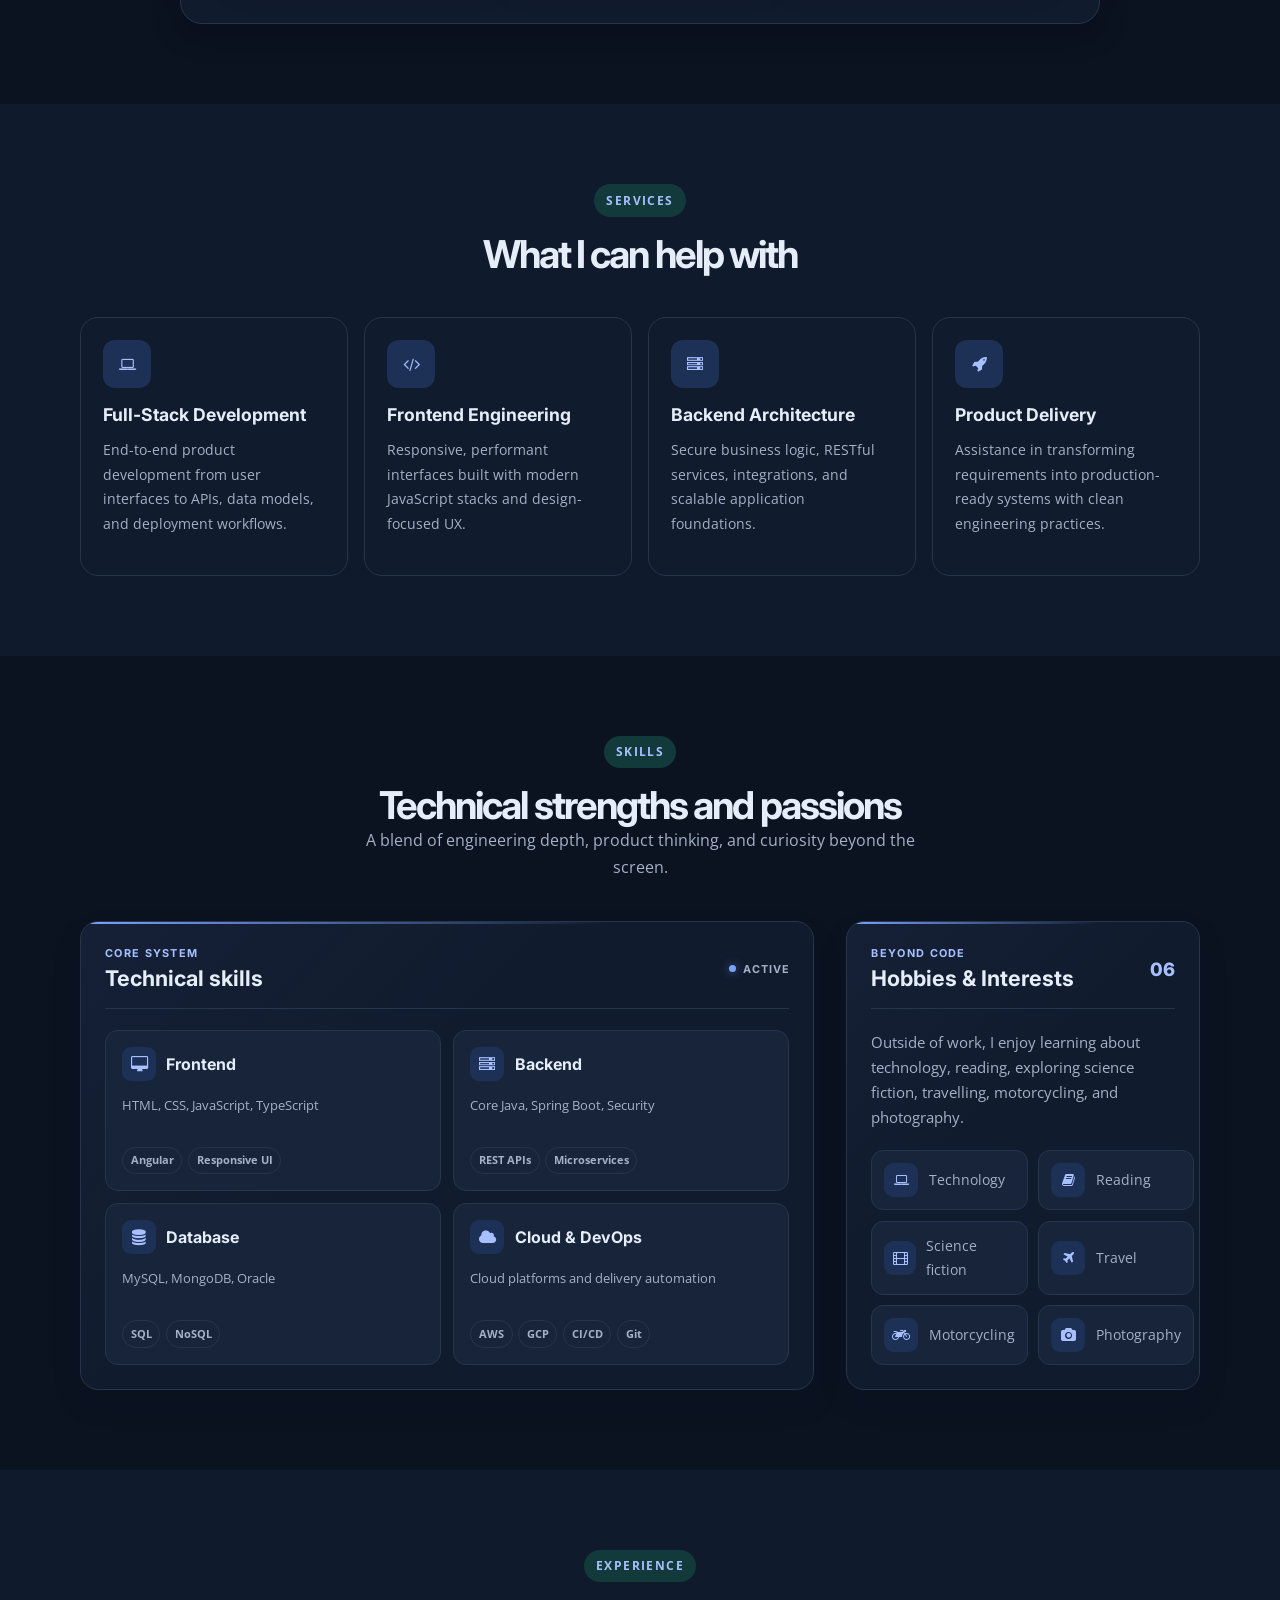
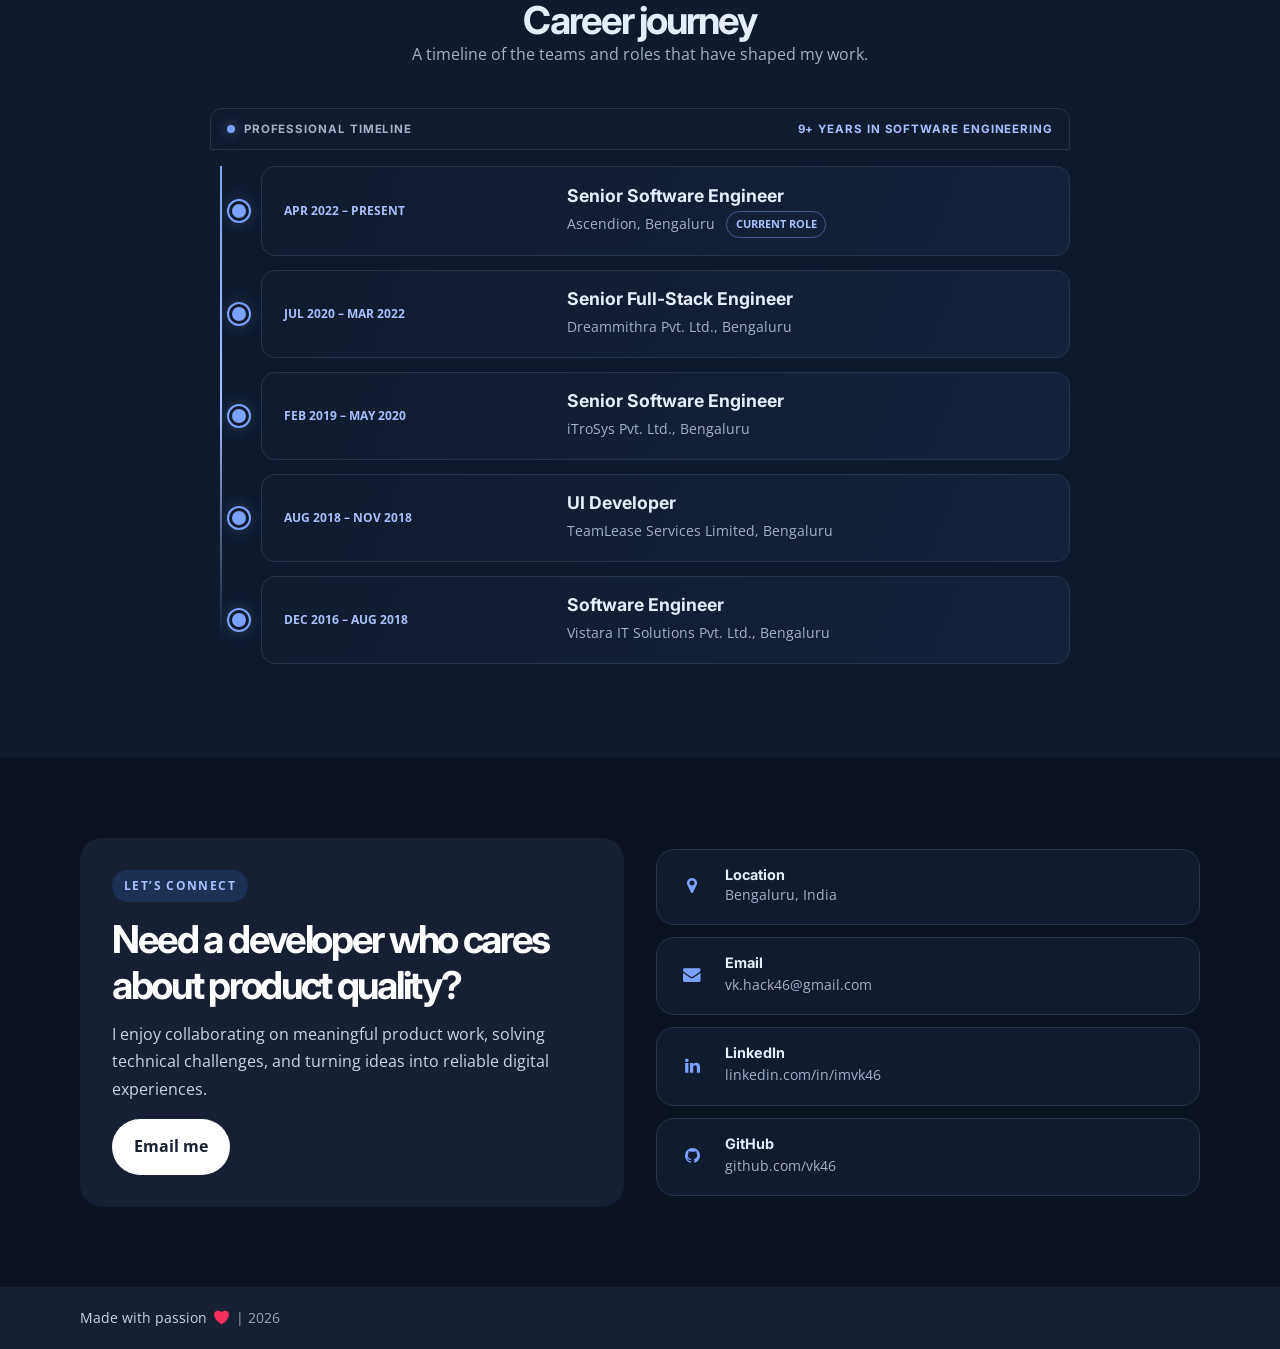
==== commit f1425d22: "Redesign portfolio skills and career sections Co-authored-by: Copilot <223556219+Copilot@users.norep" ====
--- a/index.html
+++ b/index.html
@@ -11,7 +11,7 @@
     <link rel="preconnect" href="https://fonts.gstatic.com" crossorigin />
     <link href="https://fonts.googleapis.com/css2?family=Inter:wght@400;500;600;700;800;900&family=Open+Sans:wght@400;600;700&display=swap" rel="stylesheet" />
     <link rel="stylesheet" href="css/font-awesome.min.css" />
-    <link rel="stylesheet" href="css/style.css?v=app-interactions" />
+    <link rel="stylesheet" href="css/style.css?v=skill-category-cards" />
     <script src="script/index.js" defer></script>
 </head>
 <body data-theme="dark">
@@ -196,57 +196,50 @@
                 <div class="section-heading centered">
                     <p class="eyebrow accent-dark">Skills</p>
                     <h2>Technical strengths and passions</h2>
+                    <p class="skills-intro">A blend of engineering depth, product thinking, and curiosity beyond the screen.</p>
                 </div>
 
                 <div class="skills-grid">
-                    <div class="glass-panel">
-                        <h3>Core technical skills</h3>
-                        <div class="skill-row">
-                            <div class="skill-labels">
-                                <span>Core Java</span>
-                                <span>90%</span>
-                            </div>
-                            <div class="progress"><span style="width: 90%"></span></div>
-                        </div>
-                        <div class="skill-row">
-                            <div class="skill-labels">
-                                <span>HTML, CSS</span>
-                                <span>90%</span>
-                            </div>
-                            <div class="progress"><span style="width: 90%"></span></div>
-                        </div>
-                        <div class="skill-row">
-                            <div class="skill-labels">
-                                <span>JavaScript, TypeScript</span>
-                                <span>90%</span>
-                            </div>
-                            <div class="progress"><span style="width: 90%"></span></div>
-                        </div>
-                        <div class="skill-row">
-                            <div class="skill-labels">
-                                <span>Spring Boot &amp; Security</span>
-                                <span>85%</span>
-                            </div>
-                            <div class="progress"><span style="width: 85%"></span></div>
-                        </div>
-                        <div class="skill-row">
-                            <div class="skill-labels">
-                                <span>Angular</span>
-                                <span>80%</span>
-                            </div>
-                            <div class="progress"><span style="width: 80%"></span></div>
-                        </div>
-                        <div class="skill-row">
-                            <div class="skill-labels">
-                                <span>MySQL, MongoDB, Oracle</span>
-                                <span>75%</span>
-                            </div>
-                            <div class="progress"><span style="width: 75%"></span></div>
-                        </div>
-                    </div>
-
-                    <div class="glass-panel">
-                        <h3>Hobbies &amp; Interests</h3>
+                    <div class="glass-panel skills-panel">
+                        <div class="panel-heading">
+                            <div>
+                                <span class="panel-kicker">Core system</span>
+                                <h3>Technical skills</h3>
+                            </div>
+                            <span class="panel-status"><span></span> Active</span>
+                        </div>
+                        <div class="technical-category-grid">
+                            <article class="technical-category">
+                                <div class="category-heading"><i class="fa fa-desktop"></i><h4>Frontend</h4></div>
+                                <p>HTML, CSS, JavaScript, TypeScript</p>
+                                <div class="category-tags"><span>Angular</span><span>Responsive UI</span></div>
+                            </article>
+                            <article class="technical-category">
+                                <div class="category-heading"><i class="fa fa-server"></i><h4>Backend</h4></div>
+                                <p>Core Java, Spring Boot, Security</p>
+                                <div class="category-tags"><span>REST APIs</span><span>Microservices</span></div>
+                            </article>
+                            <article class="technical-category">
+                                <div class="category-heading"><i class="fa fa-database"></i><h4>Database</h4></div>
+                                <p>MySQL, MongoDB, Oracle</p>
+                                <div class="category-tags"><span>SQL</span><span>NoSQL</span></div>
+                            </article>
+                            <article class="technical-category">
+                                <div class="category-heading"><i class="fa fa-cloud"></i><h4>Cloud &amp; DevOps</h4></div>
+                                <p>Cloud platforms and delivery automation</p>
+                                <div class="category-tags"><span>AWS</span><span>GCP</span><span>CI/CD</span><span>Git</span></div>
+                            </article>
+                        </div>
+                    </div>
+
+                    <div class="glass-panel interests-panel">
+                        <div class="panel-heading">
+                            <div>
+                                <span class="panel-kicker">Beyond code</span>
+                                <h3>Hobbies &amp; Interests</h3>
+                            </div>
+                            <span class="interest-count">06</span>
+                        </div>
                         <p class="hobbies-intro">Outside of work, I enjoy learning about technology, reading, exploring science fiction, travelling, motorcycling, and photography.</p>
                         <ul class="hobby-list">
                             <li><i class="fa fa-laptop"></i> Technology</li>
@@ -266,46 +259,72 @@
                 <div class="section-heading centered">
                     <p class="eyebrow accent-dark">Experience</p>
                     <h2>Career journey</h2>
-                </div>
-
-                <div class="timeline">
-                    <article class="timeline-item">
-                        <div class="timeline-card">
-                            <p class="time-range">Apr 2022 – Present</p>
-                            <h3>Senior Software Engineer</h3>
-                            <p class="company">Ascendion, Bengaluru</p>
-                        </div>
-                    </article>
-
-                    <article class="timeline-item">
-                        <div class="timeline-card">
-                            <p class="time-range">Jul 2020 – Mar 2022</p>
-                            <h3>Senior Full-Stack Engineer</h3>
-                            <p class="company">Dreammithra Pvt. Ltd., Bengaluru</p>
-                        </div>
-                    </article>
-
-                    <article class="timeline-item">
-                        <div class="timeline-card">
-                            <p class="time-range">Feb 2019 – May 2020</p>
-                            <h3>Senior Software Engineer</h3>
-                            <p class="company">iTroSys Pvt. Ltd., Bengaluru</p>
-                        </div>
-                    </article>
-
-                    <article class="timeline-item">
-                        <div class="timeline-card">
-                            <p class="time-range">Aug 2018 – Nov 2018</p>
-                            <h3>UI Developer</h3>
-                            <p class="company">TeamLease Services Limited, Bengaluru</p>
-                        </div>
-                    </article>
-
-                    <article class="timeline-item">
-                        <div class="timeline-card">
-                            <p class="time-range">Dec 2016 – Aug 2018</p>
-                            <h3>Software Engineer</h3>
-                            <p class="company">Vistara IT Solutions Pvt. Ltd., Bengaluru</p>
+                    <p class="journey-intro">A timeline of the teams and roles that have shaped my work.</p>
+                </div>
+
+                <div class="journey-meta" aria-label="Career timeline summary">
+                    <span class="journey-label"><span class="journey-pulse"></span> Professional timeline</span>
+                    <span class="journey-duration"><span class="total_experience">9+</span> years in software engineering</span>
+                </div>
+
+                <div class="timeline" aria-label="Career history">
+                    <article class="timeline-item">
+                        <div class="timeline-card">
+                            <div class="timeline-date">
+                                <p class="time-range">Apr 2022 – Present</p>
+                            </div>
+                            <div class="timeline-content">
+                                <h3>Senior Software Engineer</h3>
+                                <p class="company">Ascendion, Bengaluru <span class="role-status">Current role</span></p>
+                            </div>
+                        </div>
+                    </article>
+
+                    <article class="timeline-item">
+                        <div class="timeline-card">
+                            <div class="timeline-date">
+                                <p class="time-range">Jul 2020 – Mar 2022</p>
+                            </div>
+                            <div class="timeline-content">
+                                <h3>Senior Full-Stack Engineer</h3>
+                                <p class="company">Dreammithra Pvt. Ltd., Bengaluru</p>
+                            </div>
+                        </div>
+                    </article>
+
+                    <article class="timeline-item">
+                        <div class="timeline-card">
+                            <div class="timeline-date">
+                                <p class="time-range">Feb 2019 – May 2020</p>
+                            </div>
+                            <div class="timeline-content">
+                                <h3>Senior Software Engineer</h3>
+                                <p class="company">iTroSys Pvt. Ltd., Bengaluru</p>
+                            </div>
+                        </div>
+                    </article>
+
+                    <article class="timeline-item">
+                        <div class="timeline-card">
+                            <div class="timeline-date">
+                                <p class="time-range">Aug 2018 – Nov 2018</p>
+                            </div>
+                            <div class="timeline-content">
+                                <h3>UI Developer</h3>
+                                <p class="company">TeamLease Services Limited, Bengaluru</p>
+                            </div>
+                        </div>
+                    </article>
+
+                    <article class="timeline-item">
+                        <div class="timeline-card">
+                            <div class="timeline-date">
+                                <p class="time-range">Dec 2016 – Aug 2018</p>
+                            </div>
+                            <div class="timeline-content">
+                                <h3>Software Engineer</h3>
+                                <p class="company">Vistara IT Solutions Pvt. Ltd., Bengaluru</p>
+                            </div>
                         </div>
                     </article>
                 </div>
@@ -362,10 +381,6 @@
 
     <footer class="site-footer">
         <div class="container footer-shell">
-            <p class="footer-message">
-                <span>Thanks for visiting</span>
-                <img class="footer-image" src="images/thank-you.png" alt="" />
-            </p>
             <p class="footer-message">
                 <span>Made with passion</span>
                 <img class="footer-image" src="images/heart-992_32.png" alt="" />
--- a/css/style.css
+++ b/css/style.css
@@ -246,35 +246,206 @@
 .service-card h3 { font-size: 1.1rem; }
 .service-card p { font-size: .9rem; }
 
-.glass-panel { padding: 1.5rem; box-shadow: none; }
-.glass-panel h3 { font-size: 1.35rem; }
-.hobbies-intro { margin-bottom: 1.1rem; font-size: .92rem; }
-.skill-row { margin-bottom: 1rem; }
-.skill-labels { display: flex; justify-content: space-between; margin-bottom: .35rem; font-weight: 600; font-size: .9rem; }
-.skill-labels span:last-child { color: var(--blue-dark); }
-.progress { height: 8px; overflow: hidden; border-radius: 999px; background: #dbeafe; }
-.progress span { display: block; height: 100%; border-radius: inherit; background: var(--blue); }
-.hobby-list { display: flex; flex-wrap: wrap; gap: .7rem; padding: 0; margin: 0; list-style: none; }
-.hobby-list li { padding: .65rem .8rem; border-radius: 12px; background: var(--soft); color: var(--muted); font-size: .9rem; }
-.hobby-list i { margin-right: .35rem; color: var(--blue); }
-
-.timeline { position: relative; max-width: 800px; margin: 0 auto; padding-left: 1.2rem; }
-.timeline::before { content: ""; position: absolute; top: 0; bottom: 0; left: 10px; width: 2px; background: #bfdbfe; }
-.timeline-item { position: relative; margin-bottom: 1rem; padding-left: 2rem; }
+.skills-intro { max-width: 560px; margin: -.9rem auto 0; }
+.skills-grid { grid-template-columns: minmax(0, 1.35fr) minmax(280px, .65fr); align-items: stretch; }
+.glass-panel {
+    position: relative;
+    overflow: hidden;
+    padding: 1.5rem;
+    border-radius: 18px;
+    border: 1px solid var(--line);
+    background:
+        linear-gradient(135deg, color-mix(in srgb, var(--blue) 4%, transparent), transparent 42%),
+        var(--surface);
+    box-shadow: 0 14px 35px rgba(15, 23, 42, .07);
+}
+.glass-panel::before {
+    content: "";
+    position: absolute;
+    inset: 0 0 auto;
+    height: 2px;
+    background: linear-gradient(90deg, var(--blue), transparent 72%);
+}
+.glass-panel h3 { margin: 0; font-size: 1.35rem; }
+.panel-heading {
+    display: flex;
+    align-items: center;
+    justify-content: space-between;
+    margin-bottom: 1.35rem;
+    padding-bottom: 1rem;
+    border-bottom: 1px solid var(--line);
+}
+.panel-kicker {
+    display: block;
+    margin-bottom: .35rem;
+    color: var(--blue-dark);
+    font: 700 .68rem "Inter", sans-serif;
+    letter-spacing: .12em;
+    text-transform: uppercase;
+}
+.panel-status {
+    display: inline-flex;
+    align-items: center;
+    gap: .45rem;
+    color: var(--muted);
+    font: 700 .68rem "Inter", sans-serif;
+    letter-spacing: .08em;
+    text-transform: uppercase;
+}
+.panel-status span {
+    width: 7px;
+    height: 7px;
+    border-radius: 50%;
+    background: var(--blue);
+    box-shadow: 0 0 10px color-mix(in srgb, var(--blue) 55%, transparent);
+}
+.interest-count { color: var(--blue-dark); font: 800 1.15rem "Inter", sans-serif; }
+.hobbies-intro { margin-bottom: 1.25rem; font-size: .92rem; }
+.technical-category-grid {
+    display: grid;
+    grid-template-columns: repeat(2, minmax(0, 1fr));
+    gap: .75rem;
+}
+.technical-category {
+    min-height: 150px;
+    padding: 1rem;
+    border: 1px solid var(--line);
+    border-radius: 13px;
+    background: color-mix(in srgb, var(--surface) 92%, var(--blue));
+    transition: border-color .2s ease, transform .2s ease;
+}
+.technical-category:hover { border-color: var(--blue); transform: translateY(-2px); }
+.category-heading { display: flex; align-items: center; gap: .65rem; }
+.category-heading i {
+    display: inline-flex;
+    align-items: center;
+    justify-content: center;
+    width: 34px;
+    height: 34px;
+    border-radius: 9px;
+    background: #dbeafe;
+    color: var(--blue-dark);
+}
+.category-heading h4 { margin: 0; font-size: 1rem; }
+.technical-category p { min-height: 44px; margin: .8rem 0 .55rem; font-size: .82rem; }
+.category-tags { display: flex; flex-wrap: wrap; gap: .35rem; }
+.category-tags span {
+    padding: .22rem .48rem;
+    border: 1px solid var(--line);
+    border-radius: 999px;
+    color: var(--muted);
+    font-size: .68rem;
+    font-weight: 700;
+}
+.hobby-list { display: grid; grid-template-columns: repeat(2, 1fr); gap: .65rem; padding: 0; margin: 0; list-style: none; }
+.hobby-list li {
+    display: flex;
+    align-items: center;
+    min-height: 56px;
+    padding: .75rem;
+    border: 1px solid var(--line);
+    border-radius: 12px;
+    background: color-mix(in srgb, var(--surface) 92%, var(--blue));
+    color: var(--muted);
+    font-size: .88rem;
+    transition: border-color .2s ease, transform .2s ease;
+}
+.hobby-list li:hover { border-color: var(--blue); transform: translateY(-2px); }
+.hobby-list i {
+    display: inline-flex;
+    align-items: center;
+    justify-content: center;
+    width: 34px;
+    height: 34px;
+    margin-right: .65rem;
+    border-radius: 9px;
+    background: #dbeafe;
+    color: var(--blue-dark);
+}
+
+.journey-intro { max-width: 520px; margin: -.9rem auto 0; }
+.journey-meta {
+    display: flex;
+    align-items: center;
+    justify-content: space-between;
+    max-width: 860px;
+    margin: 0 auto 1rem;
+    padding: .8rem 1rem;
+    border: 1px solid var(--line);
+    border-radius: 12px 12px 0 0;
+    background: var(--surface);
+    color: var(--muted);
+    font: 700 .72rem "Inter", sans-serif;
+    letter-spacing: .08em;
+    text-transform: uppercase;
+}
+.journey-label { display: inline-flex; align-items: center; gap: .55rem; }
+.journey-pulse {
+    width: 8px;
+    height: 8px;
+    border-radius: 50%;
+    background: var(--blue);
+    box-shadow: 0 0 12px color-mix(in srgb, var(--blue) 55%, transparent);
+}
+.journey-duration { color: var(--blue-dark); }
+.timeline { position: relative; max-width: 860px; margin: 0 auto; padding: 0 0 0 1.2rem; }
+.timeline::before {
+    content: "";
+    position: absolute;
+    top: 0;
+    bottom: 1.5rem;
+    left: 10px;
+    width: 2px;
+    background: linear-gradient(var(--blue), var(--blue-dark), transparent);
+}
+.timeline-item { position: relative; margin-bottom: .85rem; padding-left: 2rem; }
 .timeline-item::before {
     content: "";
     position: absolute;
-    top: 1.1rem;
+    top: 50%;
     left: 0;
-    width: 20px;
-    height: 20px;
-    border: 4px solid var(--soft);
+    width: 14px;
+    height: 14px;
+    border: 3px solid var(--surface);
     border-radius: 50%;
     background: var(--blue);
-}
-.timeline-card { padding: 1.2rem; box-shadow: none; }
-.time-range { margin-bottom: .4rem; color: var(--blue-dark); font-size: .8rem; font-weight: 700; text-transform: uppercase; }
-.company { margin: 0; }
+    box-shadow: 0 0 0 2px var(--blue), 0 0 16px color-mix(in srgb, var(--blue) 35%, transparent);
+    transform: translateY(-50%);
+    z-index: 1;
+}
+.timeline-card {
+    display: grid;
+    grid-template-columns: minmax(190px, .7fr) 1.3fr;
+    align-items: center;
+    gap: 1.5rem;
+    padding: 1.1rem 1.35rem;
+    border-color: var(--line);
+    border-radius: 14px;
+    background: linear-gradient(110deg, var(--surface), color-mix(in srgb, var(--surface) 88%, var(--blue)));
+    box-shadow: 0 8px 24px rgba(15, 23, 42, .04);
+    transition: border-color .2s ease, transform .2s ease, box-shadow .2s ease;
+}
+.timeline-card:hover {
+    border-color: var(--blue);
+    box-shadow: 0 12px 28px rgba(15, 23, 42, .1);
+    transform: translateX(4px);
+}
+.timeline-date { display: flex; align-items: center; }
+.time-range { margin: 0; color: var(--blue-dark); font-size: .78rem; font-weight: 700; text-transform: uppercase; }
+.timeline-content h3 { margin: 0 0 .35rem; font-size: 1.1rem; }
+.company { margin: 0; font-size: .9rem; }
+.role-status {
+    display: inline-block;
+    margin-left: .45rem;
+    padding: .18rem .55rem;
+    border: 1px solid color-mix(in srgb, var(--blue) 45%, transparent);
+    border-radius: 999px;
+    color: var(--blue-dark);
+    font-size: .68rem;
+    font-weight: 700;
+    text-transform: uppercase;
+    vertical-align: .08rem;
+}
 
 .contact-panel {
     padding: 2rem;
@@ -390,8 +561,11 @@
 body[data-theme="dark"] .icon-wrap { background: #1d3157; color: var(--blue-dark); }
 body[data-theme="dark"] .progress { background: #26354b; }
 body[data-theme="dark"] .hobby-list li { background: #17243a; }
-body[data-theme="dark"] .timeline::before { background: #345078; }
-body[data-theme="dark"] .timeline-item::before { border-color: var(--soft); }
+body[data-theme="dark"] .skill-row { background: #17243a; }
+body[data-theme="dark"] .technical-category { background: #17243a; }
+body[data-theme="dark"] .category-heading i { background: #1d3157; }
+body[data-theme="dark"] .hobby-list i { background: #1d3157; }
+body[data-theme="dark"] .timeline-card { background: linear-gradient(110deg, #111b2e, #142139); }
 .contact-panel, .site-footer { background: #172033; }
 
 @media (max-width: 980px) {
@@ -417,9 +591,19 @@
     .header-button { display: none; }
     .hero { padding: 72px 0; }
     .skills-grid, .contact-wrap, .services-grid { grid-template-columns: 1fr; }
+    .timeline-card { grid-template-columns: 1fr; gap: .65rem; }
+    .timeline-date { gap: .65rem; }
+    .timeline-item { padding-left: 1.7rem; }
     .section { padding: 64px 0; }
     .stat-blocks { grid-template-columns: 1fr; }
     .footer-shell { justify-content: center; text-align: center; }
+}
+@media (max-width: 420px) {
+    .technical-category-grid { grid-template-columns: 1fr; }
+    .hobby-list { grid-template-columns: 1fr; }
+    .journey-meta { align-items: flex-start; flex-direction: column; gap: .4rem; }
+    .time-range { font-size: .7rem; }
+    .timeline-card { padding: 1rem; }
 }
 @media (prefers-reduced-motion: reduce) {
     *, *::before, *::after {
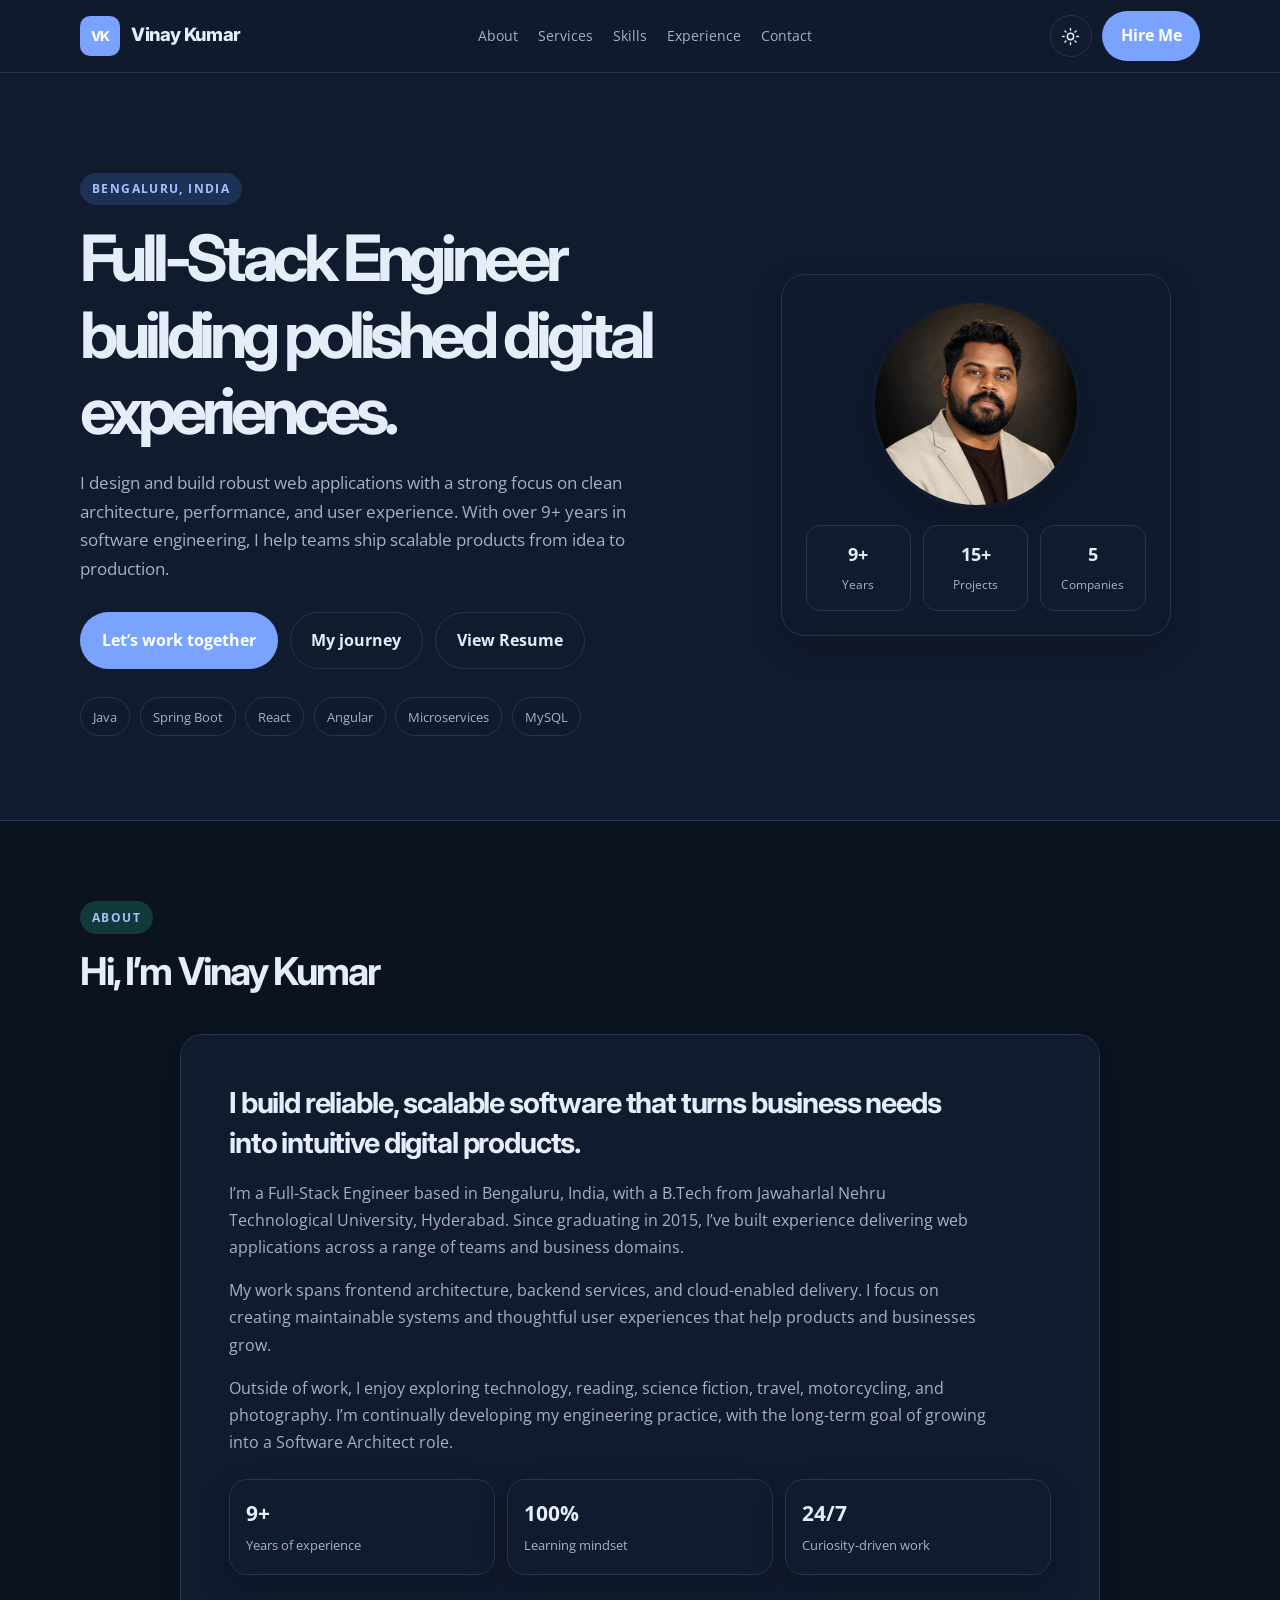
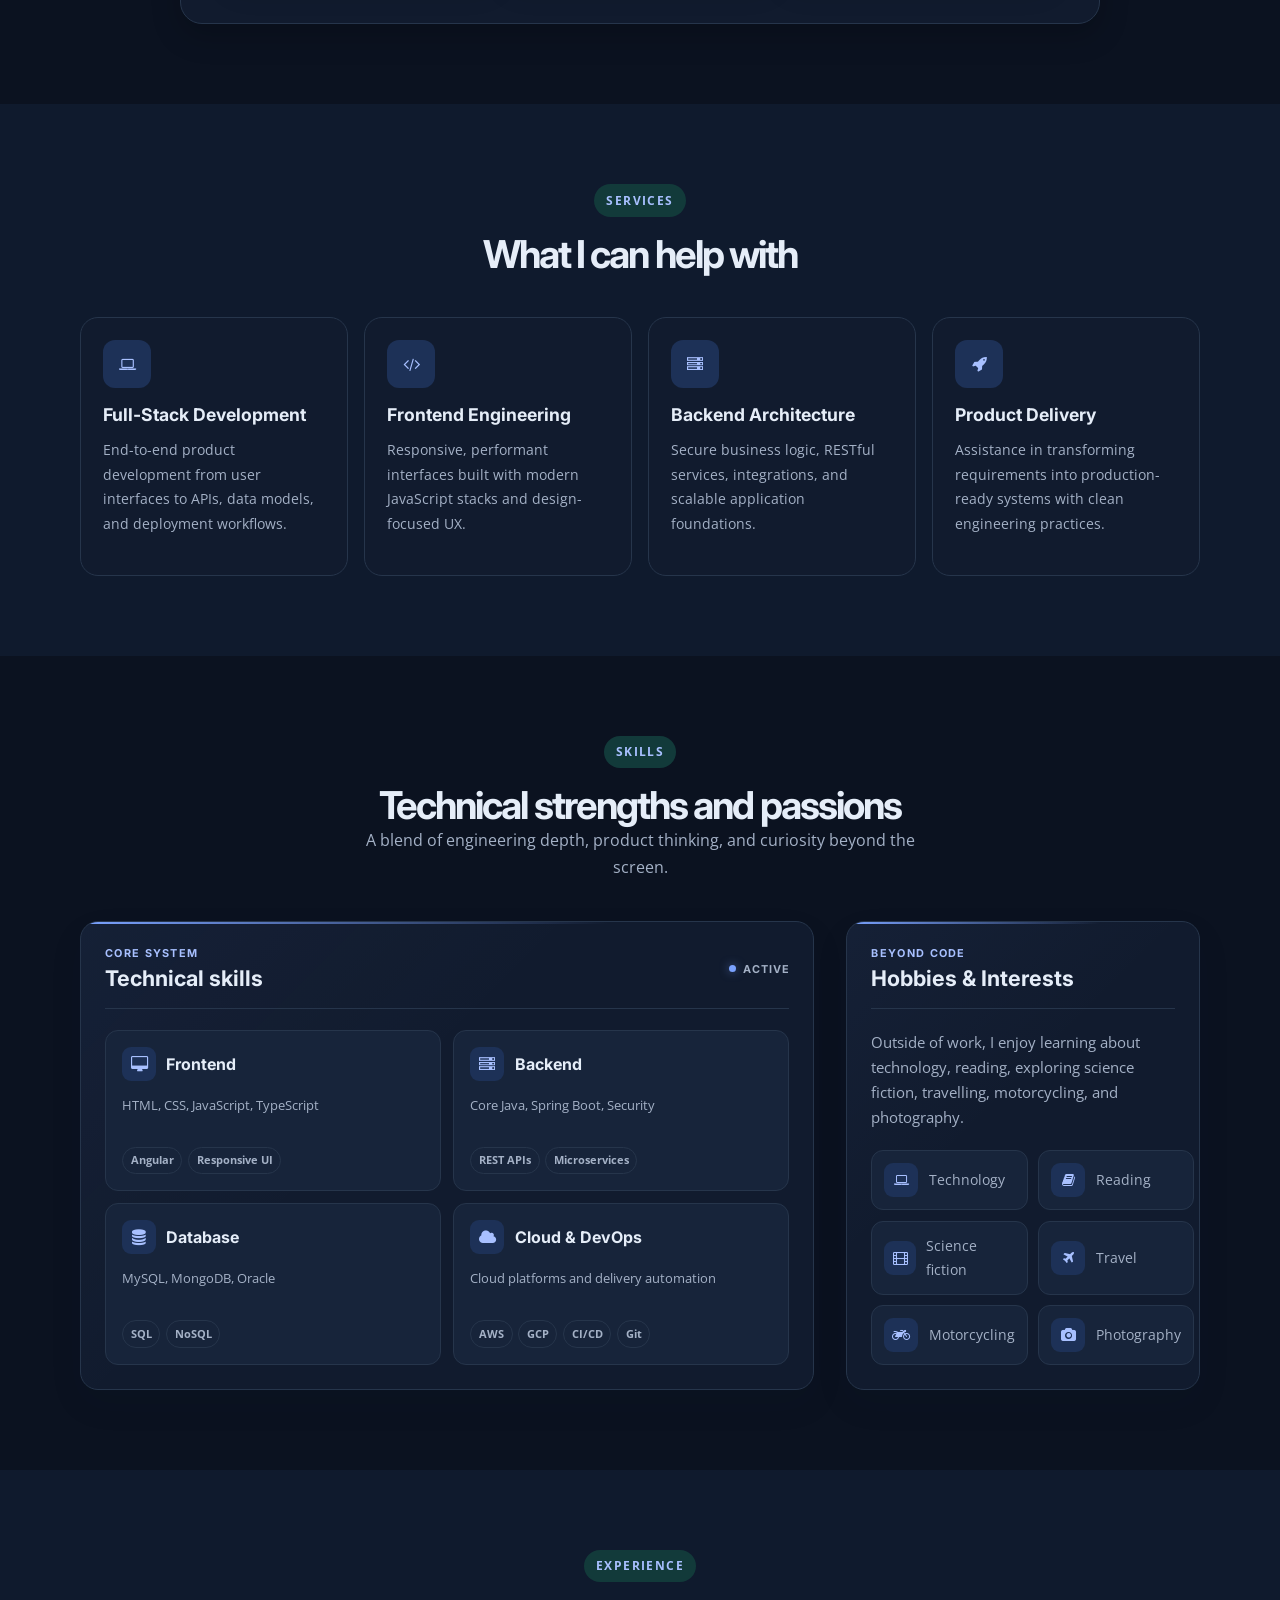
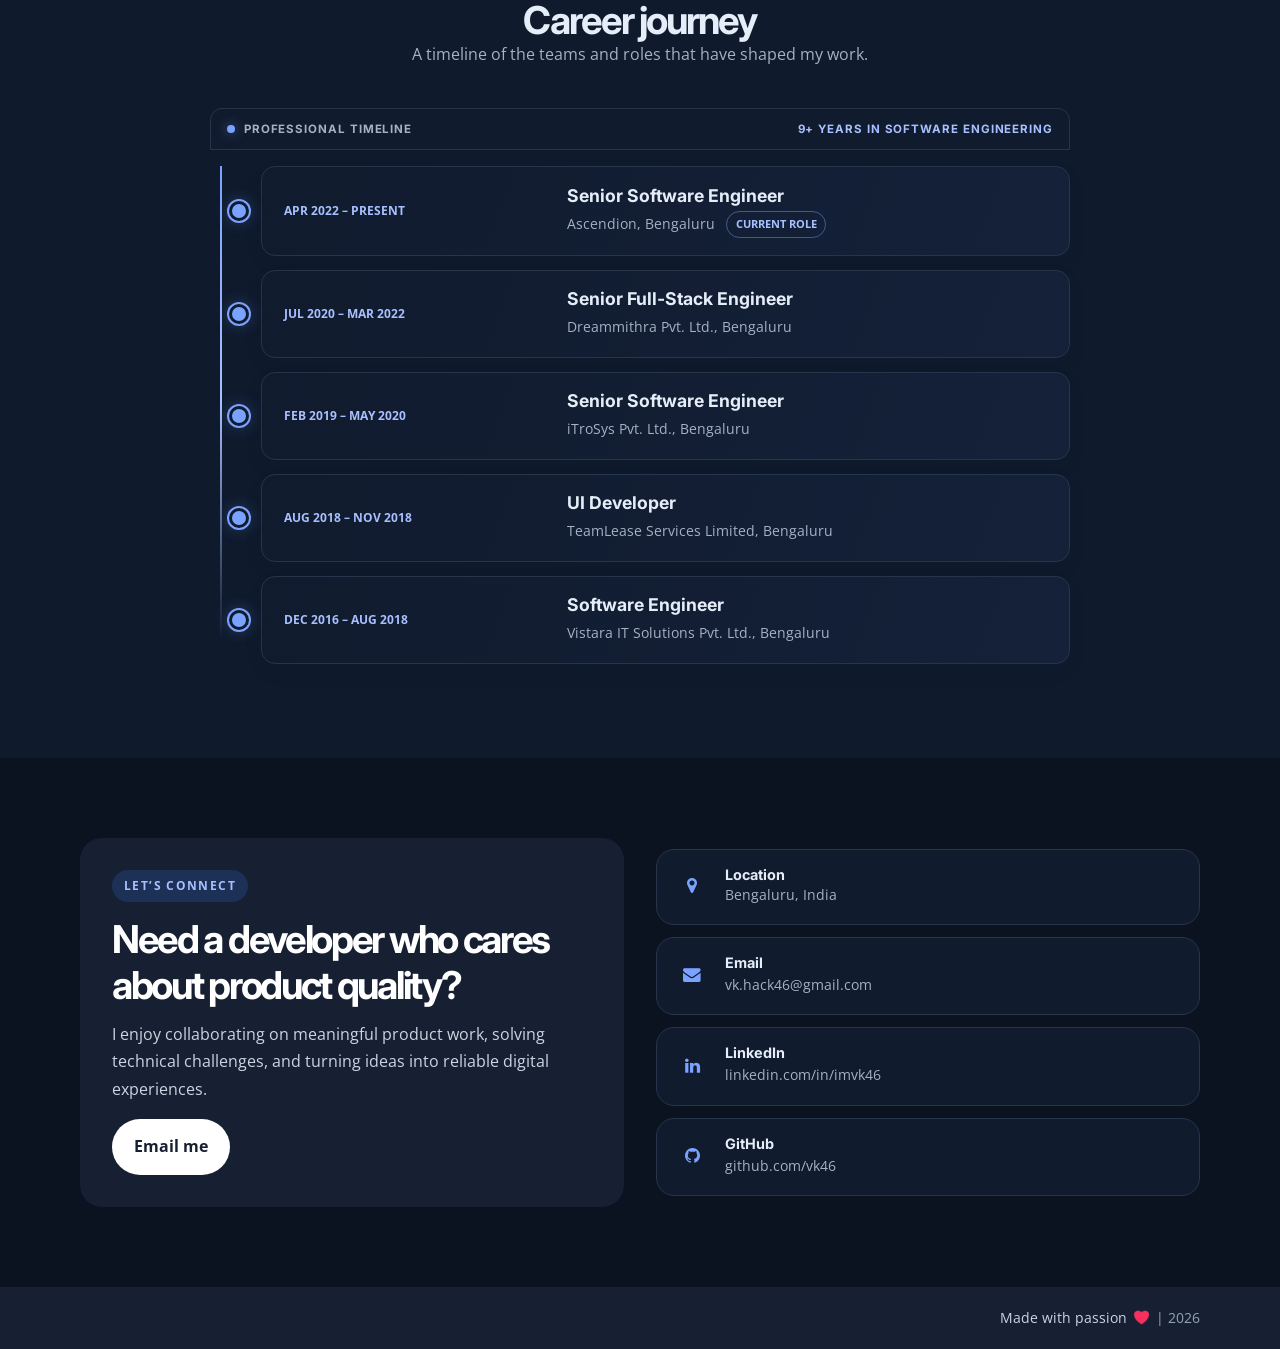
==== commit 01cfd541: "minior tweeks Co-authored-by: Copilot <223556219+Copilot@users.noreply.github.com>" ====
--- a/index.html
+++ b/index.html
@@ -238,7 +238,6 @@
                                 <span class="panel-kicker">Beyond code</span>
                                 <h3>Hobbies &amp; Interests</h3>
                             </div>
-                            <span class="interest-count">06</span>
                         </div>
                         <p class="hobbies-intro">Outside of work, I enjoy learning about technology, reading, exploring science fiction, travelling, motorcycling, and photography.</p>
                         <ul class="hobby-list">
--- a/css/style.css
+++ b/css/style.css
@@ -463,7 +463,7 @@
 .site-footer { padding: 1.2rem 0; background: var(--ink); color: #cbd5e1; }
 .footer-shell { display: flex; justify-content: space-between; gap: 1rem; flex-wrap: wrap; }
 .footer-shell p { margin: 0; color: inherit; font-size: .85rem; }
-.footer-message { display: inline-flex; align-items: center; gap: .45rem; }
+.footer-shell .footer-message { display: inline-flex; align-items: center; gap: .45rem; margin-left: auto; }
 .footer-image {
     display: block;
     width: 15px;
@@ -597,6 +597,7 @@
     .section { padding: 64px 0; }
     .stat-blocks { grid-template-columns: 1fr; }
     .footer-shell { justify-content: center; text-align: center; }
+    .footer-shell .footer-message { margin-left: 0; }
 }
 @media (max-width: 420px) {
     .technical-category-grid { grid-template-columns: 1fr; }
